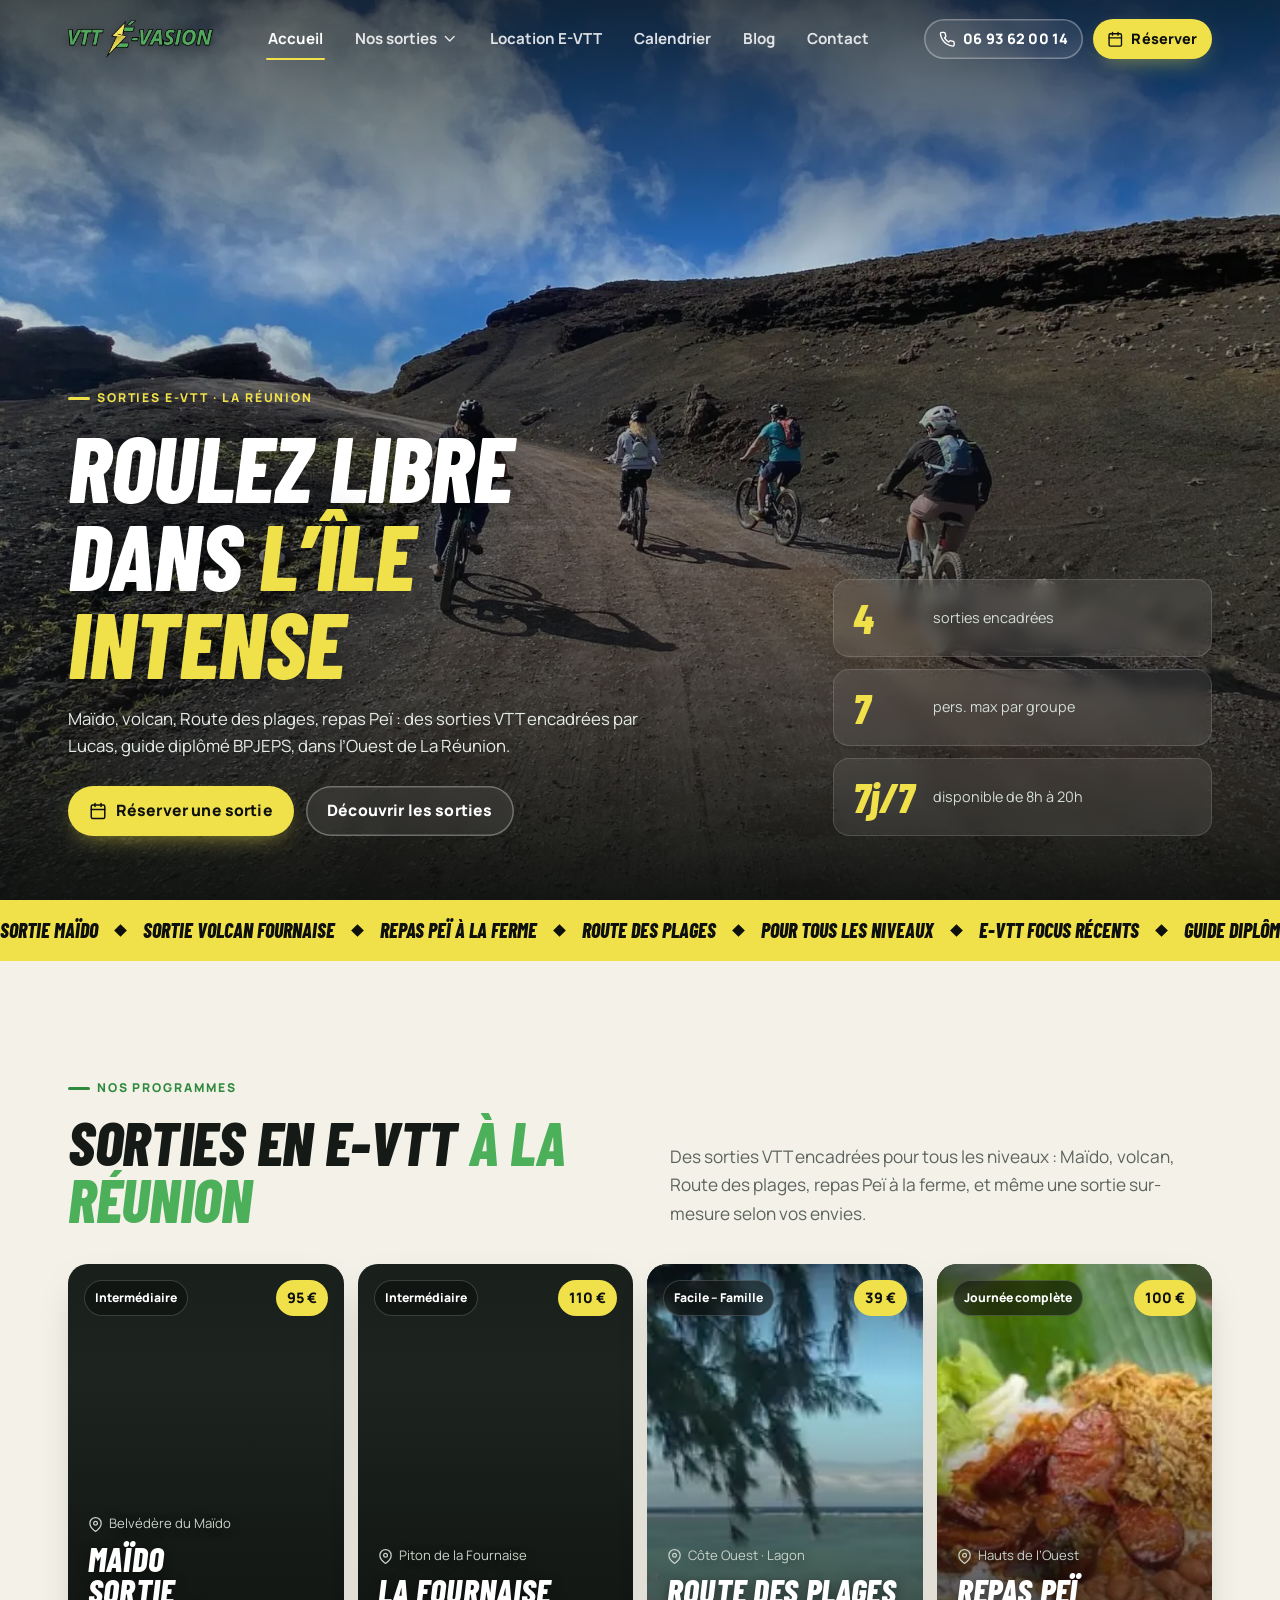
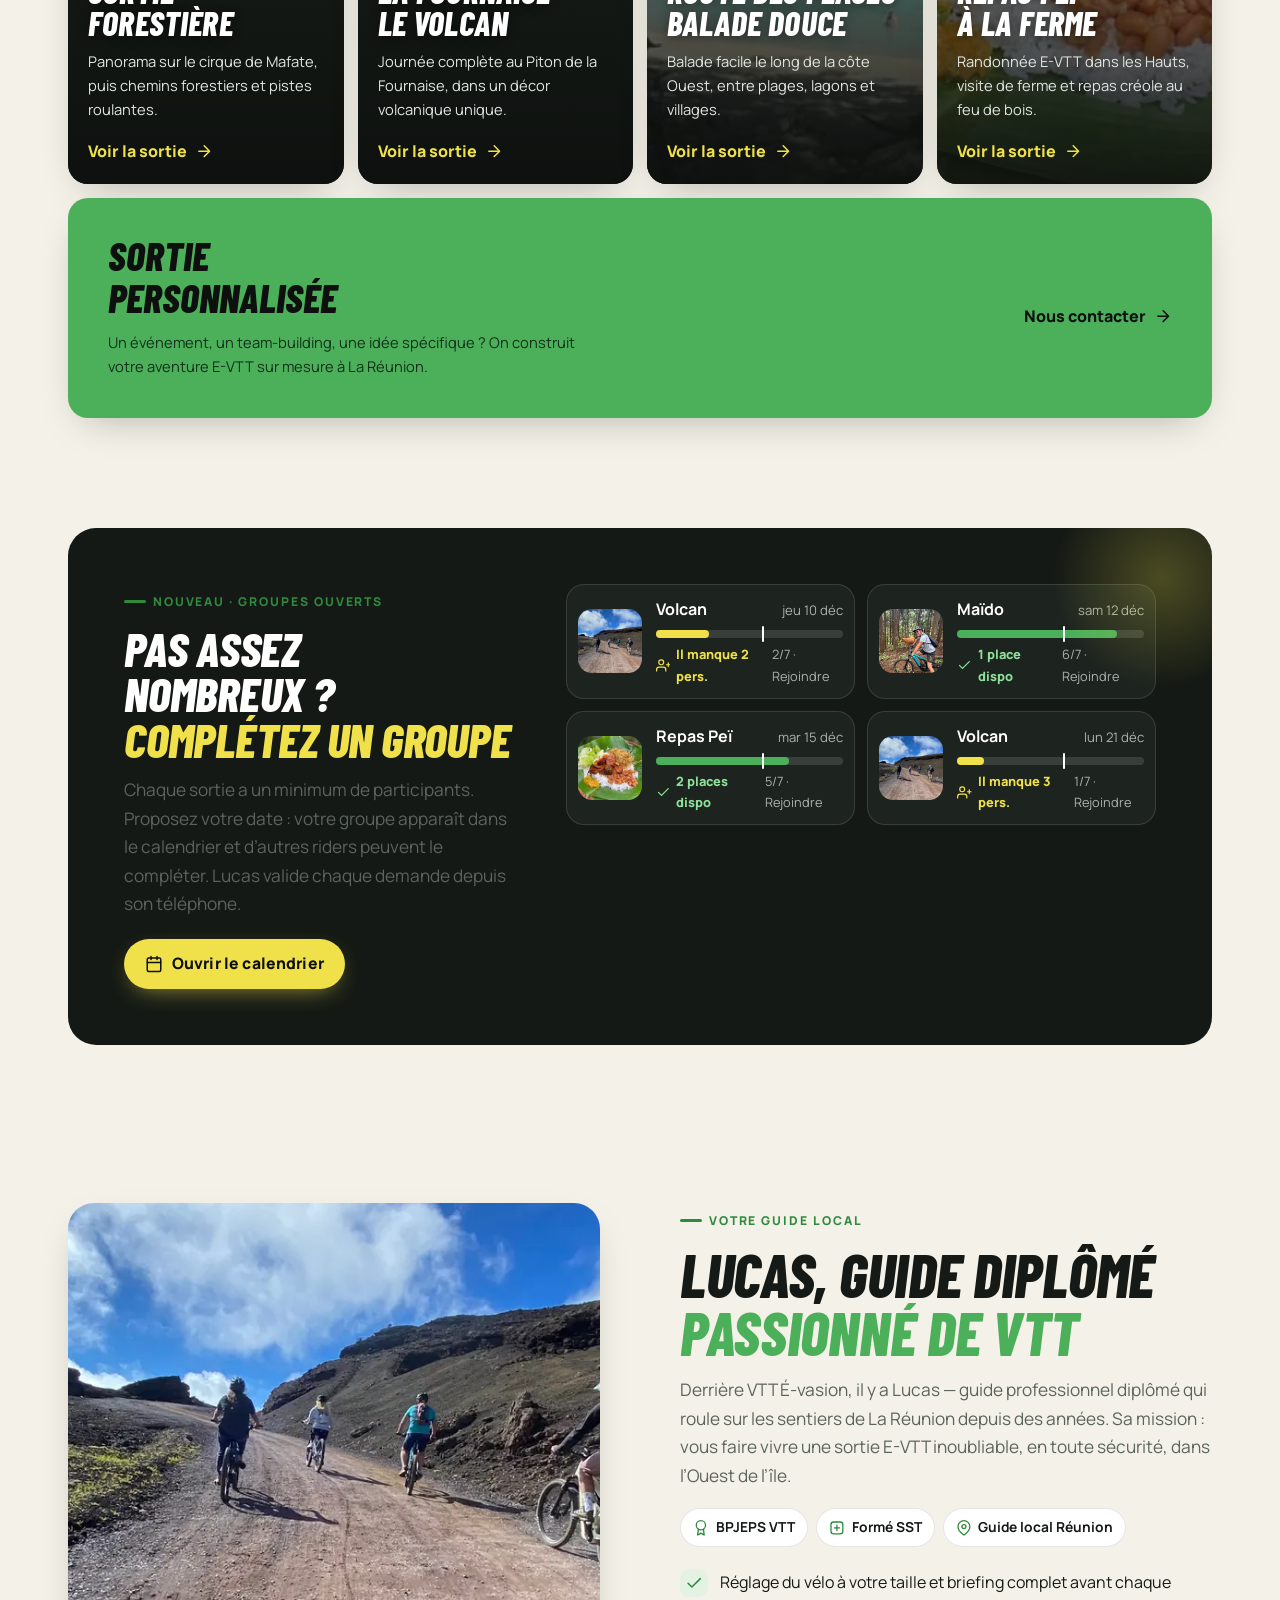
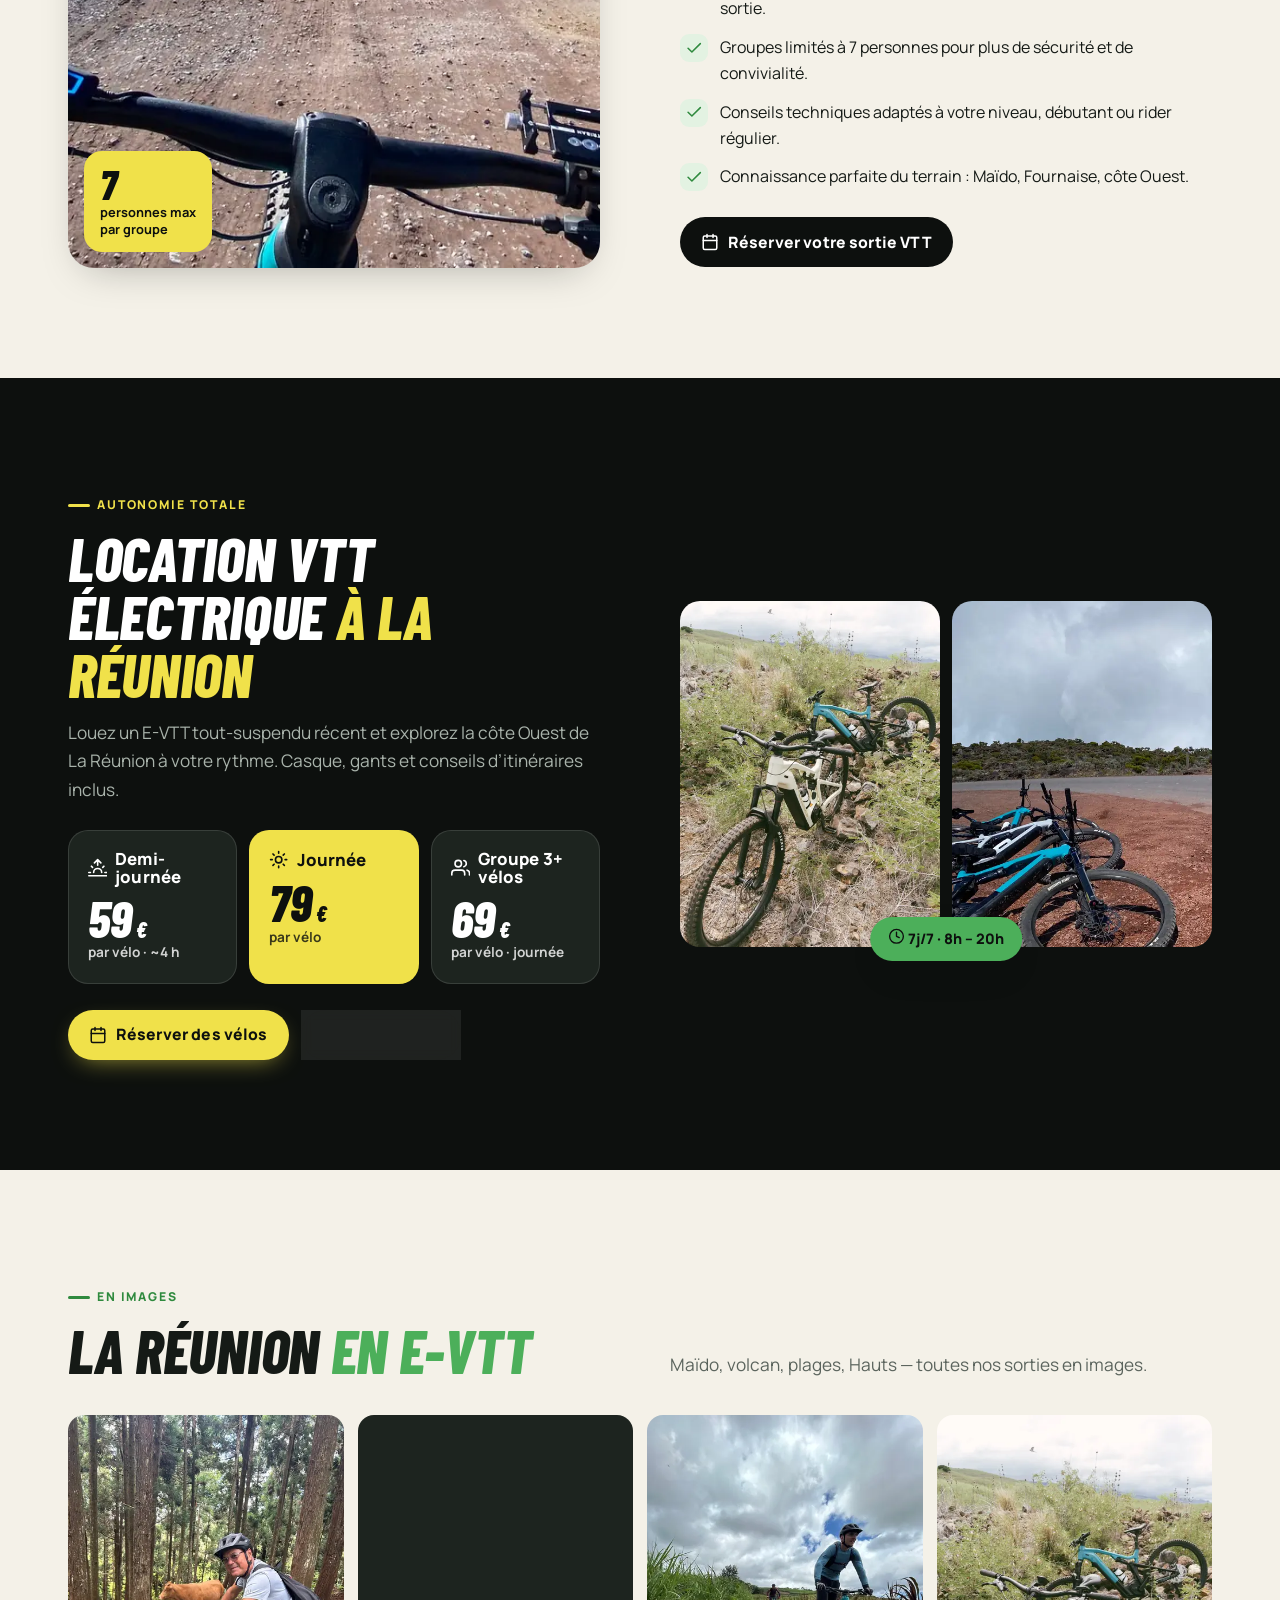
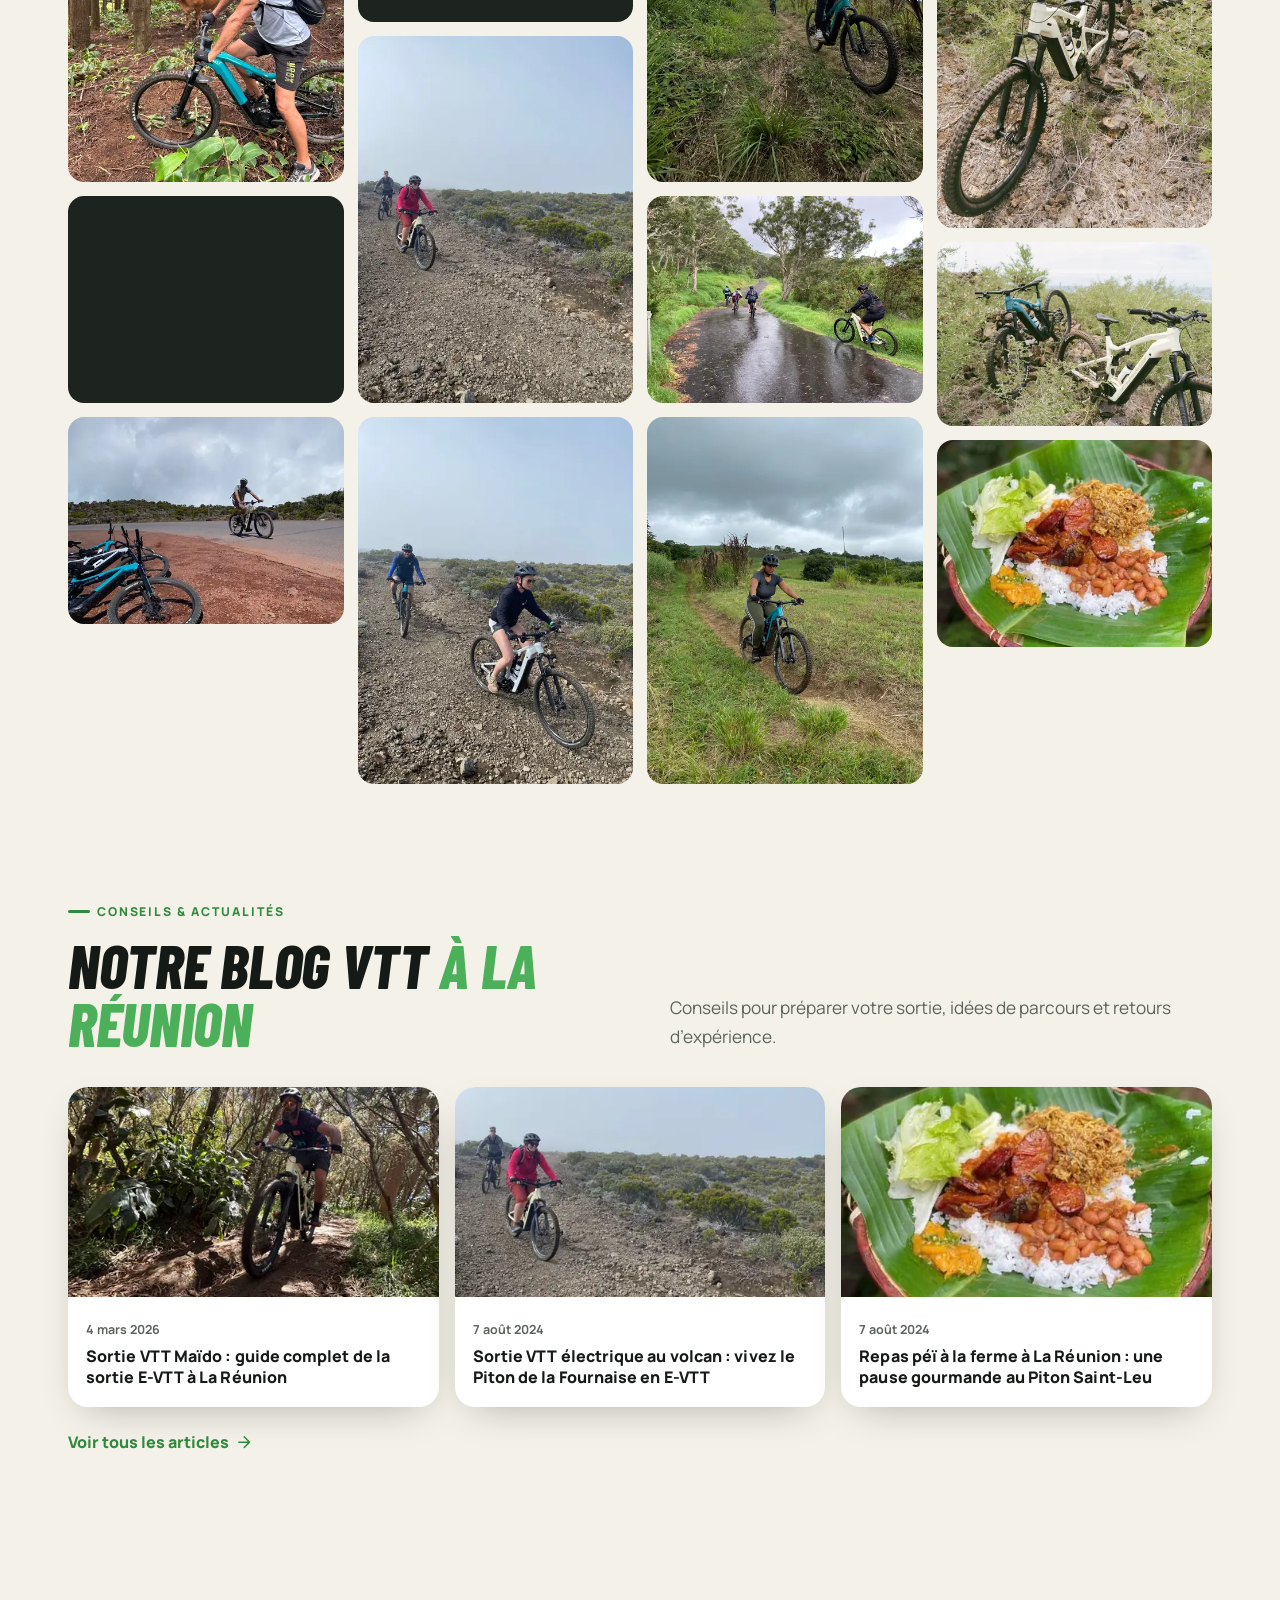
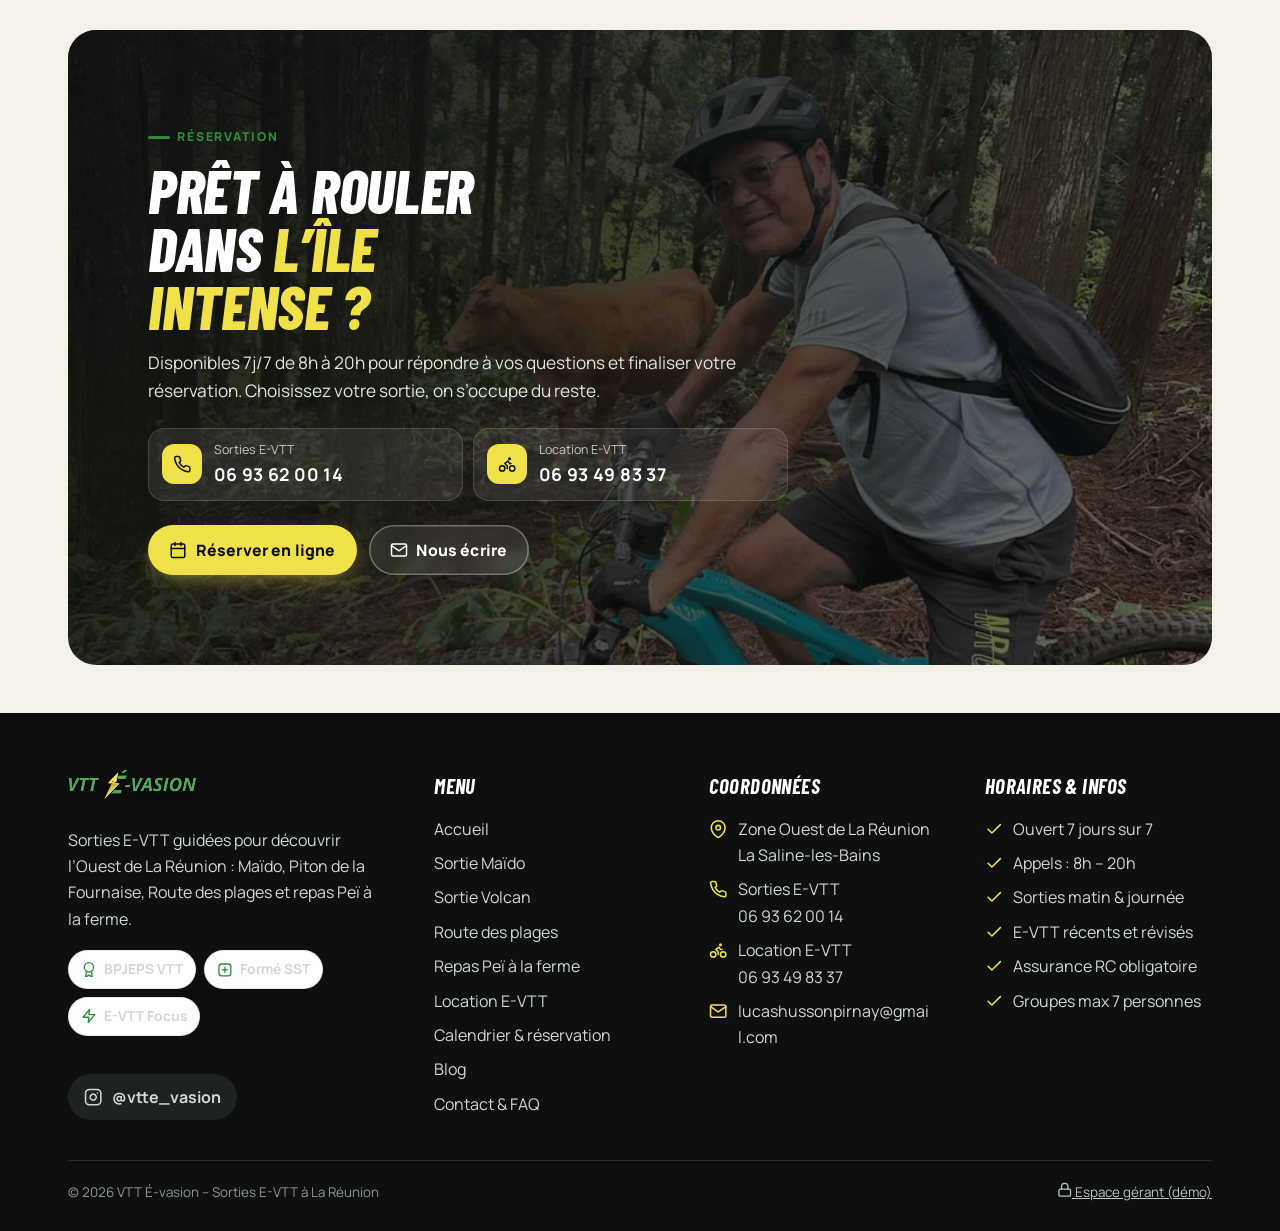
==== index.html @ 0bcb7702 "Refonte du site VTT É-vasion : nouveau design mobile + calendrier de réservation - Site statique (ac" ====
<!doctype html>
<html lang="fr">
<head>
<meta charset="utf-8">
<meta name="viewport" content="width=device-width, initial-scale=1, viewport-fit=cover">
<title>VTT É-vasion – Sorties E-VTT guidées &amp; location de VTT électrique à La Réunion</title>
<meta name="description" content="Sorties VTT à La Réunion en E-VTT avec guide diplômé BPJEPS : Maïdo, volcan Piton de la Fournaise, Route des plages et repas Peï à la ferme. Petits groupes, matériel récent, location E-VTT.">
<meta name="theme-color" content="#0d100e">
<link rel="icon" type="image/png" href="assets/img/favicon.png">
<link rel="apple-touch-icon" href="assets/img/icon-180.png">
<meta property="og:type" content="website">
<meta property="og:locale" content="fr_FR">
<meta property="og:site_name" content="VTT É-vasion">
<meta property="og:title" content="VTT É-vasion – Sorties E-VTT guidées &amp; location de VTT électrique à La Réunion">
<meta property="og:description" content="Sorties VTT à La Réunion en E-VTT avec guide diplômé BPJEPS : Maïdo, volcan Piton de la Fournaise, Route des plages et repas Peï à la ferme. Petits groupes, matériel récent, location E-VTT.">
<meta property="og:image" content="assets/img/og-image.jpg">
<link rel="preconnect" href="https://fonts.googleapis.com">
<link rel="preconnect" href="https://fonts.gstatic.com" crossorigin>
<link href="https://fonts.googleapis.com/css2?family=Barlow+Condensed:ital,wght@0,700;1,700;1,800&family=Manrope:wght@400;500;600;700;800&display=swap" rel="stylesheet">
<link rel="stylesheet" href="assets/css/style.css?v=4b88814d">
<script type="application/ld+json">{"@context":"https://schema.org","@type":"SportsActivityLocation","name":"VTT É-vasion","description":"Sorties E-VTT guidées et location de VTT électriques dans l’Ouest de La Réunion.","telephone":"+262693620014","email":"lucashussonpirnay@gmail.com","url":"https://vtte-vasion.fr/","address":{"@type":"PostalAddress","addressLocality":"La Saline-les-Bains","addressRegion":"La Réunion","addressCountry":"FR"},"openingHours":"Mo-Su 08:00-20:00","sameAs":["https://www.instagram.com/vtte_vasion/"]}</script>
</head>
<body>
<a class="skip" href="#main">Aller au contenu</a>
<svg width="0" height="0" style="position:absolute" aria-hidden="true"><defs><symbol id="i-phone" viewBox="0 0 24 24"><path d="M22 16.92v3a2 2 0 0 1-2.18 2 19.79 19.79 0 0 1-8.63-3.07 19.5 19.5 0 0 1-6-6 19.79 19.79 0 0 1-3.07-8.67A2 2 0 0 1 4.11 2h3a2 2 0 0 1 2 1.72c.13.96.36 1.9.7 2.81a2 2 0 0 1-.45 2.11L8.09 9.91a16 16 0 0 0 6 6l1.27-1.27a2 2 0 0 1 2.11-.45c.91.34 1.85.57 2.81.7A2 2 0 0 1 22 16.92z"/></symbol><symbol id="i-cal" viewBox="0 0 24 24"><rect x="3" y="4" width="18" height="18" rx="2"/><path d="M16 2v4M8 2v4M3 10h18"/></symbol><symbol id="i-users" viewBox="0 0 24 24"><path d="M17 21v-2a4 4 0 0 0-4-4H5a4 4 0 0 0-4 4v2"/><circle cx="9" cy="7" r="4"/><path d="M23 21v-2a4 4 0 0 0-3-3.87M16 3.13a4 4 0 0 1 0 7.75"/></symbol><symbol id="i-user-plus" viewBox="0 0 24 24"><path d="M16 21v-2a4 4 0 0 0-4-4H5a4 4 0 0 0-4 4v2"/><circle cx="8.5" cy="7" r="4"/><path d="M20 8v6M23 11h-6"/></symbol><symbol id="i-clock" viewBox="0 0 24 24"><circle cx="12" cy="12" r="10"/><path d="M12 6v6l4 2"/></symbol><symbol id="i-euro" viewBox="0 0 24 24"><path d="M18.5 7.5A7 7 0 1 0 18.5 16.5M4 10.5h10M4 13.5h10"/></symbol><symbol id="i-mountain" viewBox="0 0 24 24"><path d="m8 3 4 8 5-5 5 15H2L8 3z"/></symbol><symbol id="i-bike" viewBox="0 0 24 24"><circle cx="5.5" cy="17.5" r="3.5"/><circle cx="18.5" cy="17.5" r="3.5"/><circle cx="15" cy="5" r="1"/><path d="M12 17.5V14l-3-3 4-3 2 3h2"/></symbol><symbol id="i-pin" viewBox="0 0 24 24"><path d="M21 10c0 7-9 13-9 13s-9-6-9-13a9 9 0 0 1 18 0z"/><circle cx="12" cy="10" r="3"/></symbol><symbol id="i-check" viewBox="0 0 24 24"><path d="M20 6 9 17l-5-5"/></symbol><symbol id="i-arrow" viewBox="0 0 24 24"><path d="M5 12h14M12 5l7 7-7 7"/></symbol><symbol id="i-menu" viewBox="0 0 24 24"><path d="M3 7h18M3 12h18M3 17h12"/></symbol><symbol id="i-x" viewBox="0 0 24 24"><path d="M18 6 6 18M6 6l12 12"/></symbol><symbol id="i-insta" viewBox="0 0 24 24"><rect x="2" y="2" width="20" height="20" rx="5"/><path d="M16 11.37A4 4 0 1 1 12.63 8 4 4 0 0 1 16 11.37zM17.5 6.5h.01"/></symbol><symbol id="i-mail" viewBox="0 0 24 24"><path d="M4 4h16c1.1 0 2 .9 2 2v12c0 1.1-.9 2-2 2H4c-1.1 0-2-.9-2-2V6c0-1.1.9-2 2-2z"/><path d="m22 6-10 7L2 6"/></symbol><symbol id="i-bolt" viewBox="0 0 24 24"><path d="M13 2 3 14h9l-1 8 10-12h-9l1-8z"/></symbol><symbol id="i-shield" viewBox="0 0 24 24"><path d="M12 22s8-4 8-10V5l-8-3-8 3v7c0 6 8 10 8 10z"/></symbol><symbol id="i-bag" viewBox="0 0 24 24"><path d="M4 10a4 4 0 0 1 4-4h8a4 4 0 0 1 4 4v10a2 2 0 0 1-2 2H6a2 2 0 0 1-2-2z"/><path d="M8 10h8M8 15h8M9 6V4a1 1 0 0 1 1-1h4a1 1 0 0 1 1 1v2"/></symbol><symbol id="i-star" viewBox="0 0 24 24"><path d="m12 2 3.09 6.26L22 9.27l-5 4.87 1.18 6.88L12 17.77l-6.18 3.25L7 14.14 2 9.27l6.91-1.01L12 2z"/></symbol><symbol id="i-chev-down" viewBox="0 0 24 24"><path d="m6 9 6 6 6-6"/></symbol><symbol id="i-chev-left" viewBox="0 0 24 24"><path d="m15 18-6-6 6-6"/></symbol><symbol id="i-chev-right" viewBox="0 0 24 24"><path d="m9 18 6-6-6-6"/></symbol><symbol id="i-info" viewBox="0 0 24 24"><circle cx="12" cy="12" r="10"/><path d="M12 16v-4M12 8h.01"/></symbol><symbol id="i-share" viewBox="0 0 24 24"><circle cx="18" cy="5" r="3"/><circle cx="6" cy="12" r="3"/><circle cx="18" cy="19" r="3"/><path d="m8.59 13.51 6.83 3.98M15.41 6.51l-6.82 3.98"/></symbol><symbol id="i-sun" viewBox="0 0 24 24"><circle cx="12" cy="12" r="4"/><path d="M12 2v2M12 20v2M4.93 4.93l1.41 1.41M17.66 17.66l1.41 1.41M2 12h2M20 12h2M6.34 17.66l-1.41 1.41M19.07 4.93l-1.41 1.41"/></symbol><symbol id="i-sunrise" viewBox="0 0 24 24"><path d="M17 18a5 5 0 0 0-10 0M12 2v7M4.22 10.22l1.42 1.42M1 18h2M21 18h2M18.36 11.64l1.42-1.42M23 22H1M8 6l4-4 4 4"/></symbol><symbol id="i-flame" viewBox="0 0 24 24"><path d="M8.5 14.5A2.5 2.5 0 0 0 11 12c0-1.38-.5-2-1-3-1.07-2.14-.22-4.05 2-6 .5 2.5 2 4.9 4 6.5 2 1.6 3 3.5 3 5.5a7 7 0 1 1-14 0c0-1.15.43-2.29 1-3a2.5 2.5 0 0 0 2.5 2.5z"/></symbol><symbol id="i-leaf" viewBox="0 0 24 24"><path d="M11 20A7 7 0 0 1 9.8 6.1C15.5 5 17 4.48 19 2c1 2 2 4.18 2 8 0 5.5-4.78 10-10 10z"/><path d="M2 21c0-3 1.85-5.36 5.08-6C9.5 14.52 12 13 13 12"/></symbol><symbol id="i-map" viewBox="0 0 24 24"><path d="m1 6 7-4 8 4 7-4v16l-7 4-8-4-7 4z"/><path d="M8 2v16M16 6v16"/></symbol><symbol id="i-wave" viewBox="0 0 24 24"><path d="M2 7c.6.5 1.2 1 2.5 1 2.5 0 2.5-2 5-2 2.6 0 2.4 2 5 2 2.5 0 2.5-2 5-2 1.3 0 1.9.5 2.5 1M2 13c.6.5 1.2 1 2.5 1 2.5 0 2.5-2 5-2 2.6 0 2.4 2 5 2 2.5 0 2.5-2 5-2 1.3 0 1.9.5 2.5 1M2 19c.6.5 1.2 1 2.5 1 2.5 0 2.5-2 5-2 2.6 0 2.4 2 5 2 2.5 0 2.5-2 5-2 1.3 0 1.9.5 2.5 1"/></symbol><symbol id="i-plus" viewBox="0 0 24 24"><path d="M12 5v14M5 12h14"/></symbol><symbol id="i-minus" viewBox="0 0 24 24"><path d="M5 12h14"/></symbol><symbol id="i-bell" viewBox="0 0 24 24"><path d="M18 8A6 6 0 0 0 6 8c0 7-3 9-3 9h18s-3-2-3-9M13.73 21a2 2 0 0 1-3.46 0"/></symbol><symbol id="i-sliders" viewBox="0 0 24 24"><path d="M4 21v-7M4 10V3M12 21v-9M12 8V3M20 21v-5M20 12V3M1 14h6M9 8h6M17 16h6"/></symbol><symbol id="i-list" viewBox="0 0 24 24"><path d="M8 6h13M8 12h13M8 18h13M3 6h.01M3 12h.01M3 18h.01"/></symbol><symbol id="i-alert" viewBox="0 0 24 24"><path d="M10.29 3.86 1.82 18a2 2 0 0 0 1.71 3h16.94a2 2 0 0 0 1.71-3L13.71 3.86a2 2 0 0 0-3.42 0z"/><path d="M12 9v4M12 17h.01"/></symbol><symbol id="i-msg" viewBox="0 0 24 24"><path d="M21 15a2 2 0 0 1-2 2H7l-4 4V5a2 2 0 0 1 2-2h14a2 2 0 0 1 2 2z"/></symbol><symbol id="i-award" viewBox="0 0 24 24"><circle cx="12" cy="8" r="7"/><path d="M8.21 13.89 7 23l5-3 5 3-1.21-9.12"/></symbol><symbol id="i-cross" viewBox="0 0 24 24"><rect x="3" y="3" width="18" height="18" rx="4"/><path d="M12 8v8M8 12h8"/></symbol><symbol id="i-utensils" viewBox="0 0 24 24"><path d="M3 2v7c0 1.1.9 2 2 2h4a2 2 0 0 0 2-2V2M7 2v20M21 15V2a5 5 0 0 0-5 5v6c0 1.1.9 2 2 2h3zm0 0v7"/></symbol><symbol id="i-camera" viewBox="0 0 24 24"><path d="M23 19a2 2 0 0 1-2 2H3a2 2 0 0 1-2-2V8a2 2 0 0 1 2-2h4l2-3h6l2 3h4a2 2 0 0 1 2 2z"/><circle cx="12" cy="13" r="4"/></symbol><symbol id="i-home" viewBox="0 0 24 24"><path d="m3 9 9-7 9 7v11a2 2 0 0 1-2 2H5a2 2 0 0 1-2-2z"/><path d="M9 22V12h6v10"/></symbol><symbol id="i-lock" viewBox="0 0 24 24"><rect x="3" y="11" width="18" height="11" rx="2"/><path d="M7 11V7a5 5 0 0 1 10 0v4"/></symbol><symbol id="i-refresh" viewBox="0 0 24 24"><path d="M23 4v6h-6M1 20v-6h6"/><path d="M3.51 9a9 9 0 0 1 14.85-3.36L23 10M1 14l4.64 4.36A9 9 0 0 0 20.49 15"/></symbol><symbol id="i-copy" viewBox="0 0 24 24"><rect x="9" y="9" width="13" height="13" rx="2"/><path d="M5 15H4a2 2 0 0 1-2-2V4a2 2 0 0 1 2-2h9a2 2 0 0 1 2 2v1"/></symbol><symbol id="i-van" viewBox="0 0 24 24"><path d="M1 4h14v12H1zM15 8h4l4 4v4h-8z"/><circle cx="5.5" cy="18.5" r="2.5"/><circle cx="18.5" cy="18.5" r="2.5"/></symbol><symbol id="i-phonebox" viewBox="0 0 24 24"><rect x="5" y="2" width="14" height="20" rx="2"/><path d="M12 18h.01"/></symbol><symbol id="i-trash" viewBox="0 0 24 24"><path d="M3 6h18M19 6v14a2 2 0 0 1-2 2H7a2 2 0 0 1-2-2V6m3 0V4a2 2 0 0 1 2-2h4a2 2 0 0 1 2 2v2"/></symbol><symbol id="i-ext" viewBox="0 0 24 24"><path d="M18 13v6a2 2 0 0 1-2 2H5a2 2 0 0 1-2-2V8a2 2 0 0 1 2-2h6M15 3h6v6M10 14 21 3"/></symbol></defs></svg>
<header class="site-header" data-header>
  <div class="container bar">
    <a class="brand" href="index.html" aria-label="VTT É-vasion, accueil"><img src="assets/img/logo.webp" width="483" height="127" alt="VTT É-vasion"></a>
    <nav class="nav-desktop" aria-label="Navigation principale">
      <a href="index.html" aria-current="page">Accueil</a>
      <div class="has-sub">
        <button type="button" aria-haspopup="true">Nos sorties <svg class="i" aria-hidden="true"><use href="#i-chev-down"/></svg></button>
        <div class="sub"><a href="sortie-maido.html">Sortie Maïdo <small>95 €</small></a><a href="sortie-volcan.html">Sortie Volcan <small>110 €</small></a><a href="sortie-route-des-plages.html">Route des plages <small>39 €</small></a><a href="sortie-repas-pei.html">Repas Peï à la ferme <small>100 €</small></a></div>
      </div>
      <a href="location-e-vtt.html">Location E-VTT</a>
      <a href="reserver.html">Calendrier</a>
      <a href="blog.html">Blog</a>
      <a href="contact.html">Contact</a>
    </nav>
    <div class="header-cta">
      <a class="btn btn-ghost btn-sm" href="tel:+262693620014"><svg class="i" aria-hidden="true"><use href="#i-phone"/></svg> 06 93 62 00 14</a>
      <a class="btn btn-volt btn-sm" href="reserver.html"><svg class="i" aria-hidden="true"><use href="#i-cal"/></svg> Réserver</a>
    </div>
    <button class="burger" type="button" aria-label="Ouvrir le menu" aria-expanded="false" aria-controls="menu" data-menu-open><svg class="i" aria-hidden="true"><use href="#i-menu"/></svg></button>
  </div>
</header>
<div class="menu" id="menu" role="dialog" aria-modal="true" aria-label="Menu" data-menu>
  <div class="bar">
    <a class="brand" href="index.html"><img src="assets/img/logo.webp" width="483" height="127" alt="VTT É-vasion"></a>
    <button class="burger" type="button" aria-label="Fermer le menu" data-menu-close><svg class="i" aria-hidden="true"><use href="#i-x"/></svg></button>
  </div>
  <nav aria-label="Menu mobile">
    <a href="index.html">Accueil</a>
    <a class="sub-link" href="sortie-maido.html">Sortie Maïdo <small>95 €</small></a>
    <a class="sub-link" href="sortie-volcan.html">Sortie Volcan <small>110 €</small></a>
    <a class="sub-link" href="sortie-route-des-plages.html">Route des plages <small>39 €</small></a>
    <a class="sub-link" href="sortie-repas-pei.html">Repas Peï à la ferme <small>100 €</small></a>
    <a href="location-e-vtt.html">Location E-VTT <small>dès 59 €</small></a>
    <a href="reserver.html">Calendrier <small>réserver</small></a>
    <a href="blog.html">Blog</a>
    <a href="contact.html">Contact</a>
  </nav>
  <div class="menu-foot">
    <a class="btn btn-volt" href="reserver.html"><svg class="i" aria-hidden="true"><use href="#i-cal"/></svg> Réserver une sortie</a>
    <a class="btn btn-ghost" href="tel:+262693620014"><svg class="i" aria-hidden="true"><use href="#i-phone"/></svg> Sorties · 06 93 62 00 14</a>
    <a class="btn btn-ghost" href="tel:+262693498337"><svg class="i" aria-hidden="true"><use href="#i-bike"/></svg> Location · 06 93 49 83 37</a>
  </div>
</div>
<main id="main">

<section class="hero">
  <div class="hero-media" aria-hidden="true">
    <img src="assets/img/volcan-groupe-piste-960.webp" srcset="assets/img/volcan-groupe-piste-480.webp 480w, assets/img/volcan-groupe-piste-960.webp 960w, assets/img/volcan-groupe-piste-1600.webp 1600w" sizes="100vw" width="1600" height="1200" alt="" fetchpriority="high">
    <img src="assets/img/groupe-route-foret-960.webp" srcset="assets/img/groupe-route-foret-480.webp 480w, assets/img/groupe-route-foret-960.webp 960w, assets/img/groupe-route-foret-1600.webp 1600w" sizes="100vw" width="1600" height="1200" alt="" loading="lazy" decoding="async">
    <img src="assets/img/volcan-guidon-960.webp" srcset="assets/img/volcan-guidon-480.webp 480w, assets/img/volcan-guidon-960.webp 960w, assets/img/volcan-guidon-1600.webp 1600w" sizes="100vw" width="1600" height="1200" alt="" loading="lazy" decoding="async">
    <img src="assets/img/location-velos-2-960.webp" srcset="assets/img/location-velos-2-480.webp 480w, assets/img/location-velos-2-960.webp 960w, assets/img/location-velos-2-1600.webp 1600w" sizes="100vw" width="1600" height="1067" alt="" loading="lazy" decoding="async">
  </div>
  <div class="container hero-content">
    <div class="hero-grid">
      <div>
        <span class="eyebrow">Sorties E-VTT · La Réunion</span>
        <h1>Roulez libre dans <span class="hl">l’île intense</span></h1>
        <p class="lead">Maïdo, volcan, Route des plages, repas Peï : des sorties VTT encadrées par Lucas, guide diplômé BPJEPS, dans l’Ouest de La Réunion.</p>
        <div class="btn-row">
          <a class="btn btn-volt" href="reserver.html"><svg class="i" aria-hidden="true"><use href="#i-cal"/></svg> Réserver une sortie</a>
          <a class="btn btn-ghost" href="#sorties">Découvrir les sorties</a>
        </div>
      </div>
      <div class="hero-stats">
        <div><b>4</b><span>sorties encadrées</span></div>
        <div><b>7</b><span>pers. max par groupe</span></div>
        <div><b>7j/7</b><span>disponible de 8h à 20h</span></div>
      </div>
    </div>
  </div>
</section>

<div class="ticker" aria-hidden="true"><div class="ticker-track"><span>Sortie Maïdo</span><span>Sortie Volcan Fournaise</span><span>Repas Peï à la ferme</span><span>Route des plages</span><span>Pour tous les niveaux</span><span>E-VTT Focus récents</span><span>Guide diplômé BPJEPS</span><span>Formé SST</span><span>Location VTT électrique</span><span>Groupes max 7 personnes</span><span>Sortie Maïdo</span><span>Sortie Volcan Fournaise</span><span>Repas Peï à la ferme</span><span>Route des plages</span><span>Pour tous les niveaux</span><span>E-VTT Focus récents</span><span>Guide diplômé BPJEPS</span><span>Formé SST</span><span>Location VTT électrique</span><span>Groupes max 7 personnes</span></div></div>

<section class="section" id="sorties">
  <div class="container">
    <div class="section-head row">
      <div><span class="eyebrow">Nos programmes</span><h2>Sorties en E-VTT <span class="hl">à La Réunion</span></h2></div>
      <p class="lead">Des sorties VTT encadrées pour tous les niveaux : Maïdo, volcan, Route des plages, repas Peï à la ferme, et même une sortie sur-mesure selon vos envies.</p>
    </div>
    <div class="rail">
      <a class="trip reveal" href="sortie-maido.html">
  <img src="assets/img/maido-mafate-960.webp" srcset="assets/img/maido-mafate-480.webp 480w, assets/img/maido-mafate-960.webp 960w" sizes="(min-width:1024px) 25vw, (min-width:640px) 46vw, 82vw" width="1600" height="2133" alt="Sortie E-VTT au Maïdo avec vue sur Mafate, La Réunion" loading="lazy" decoding="async">
  <div class="tags"><span class="tag">Intermédiaire</span><span class="tag price">95 €</span></div>
  <span class="where"><svg class="i" aria-hidden="true"><use href="#i-pin"/></svg> Belvédère du Maïdo</span>
  <h3>Maïdo<br>Sortie forestière</h3>
  <p>Panorama sur le cirque de Mafate, puis chemins forestiers et pistes roulantes.</p>
  <span class="go">Voir la sortie <svg class="i" aria-hidden="true"><use href="#i-arrow"/></svg></span>
</a>
      <a class="trip reveal" href="sortie-volcan.html">
  <img src="assets/img/volcan-guidon-960.webp" srcset="assets/img/volcan-guidon-480.webp 480w, assets/img/volcan-guidon-960.webp 960w, assets/img/volcan-guidon-1600.webp 1600w" sizes="(min-width:1024px) 25vw, (min-width:640px) 46vw, 82vw" width="1600" height="1200" alt="Sortie E-VTT au Piton de la Fournaise, La Réunion" loading="lazy" decoding="async">
  <div class="tags"><span class="tag">Intermédiaire</span><span class="tag price">110 €</span></div>
  <span class="where"><svg class="i" aria-hidden="true"><use href="#i-pin"/></svg> Piton de la Fournaise</span>
  <h3>La Fournaise<br>Le volcan</h3>
  <p>Journée complète au Piton de la Fournaise, dans un décor volcanique unique.</p>
  <span class="go">Voir la sortie <svg class="i" aria-hidden="true"><use href="#i-arrow"/></svg></span>
</a>
      <a class="trip reveal" href="sortie-route-des-plages.html">
  <img src="assets/img/route-des-plages-960.webp" srcset="assets/img/route-des-plages-480.webp 480w, assets/img/route-des-plages-960.webp 960w" sizes="(min-width:1024px) 25vw, (min-width:640px) 46vw, 82vw" width="1280" height="680" alt="Sortie E-VTT Route des plages, côte Ouest de La Réunion" loading="lazy" decoding="async">
  <div class="tags"><span class="tag">Facile – Famille</span><span class="tag price">39 €</span></div>
  <span class="where"><svg class="i" aria-hidden="true"><use href="#i-pin"/></svg> Côte Ouest · Lagon</span>
  <h3>Route des plages<br>Balade douce</h3>
  <p>Balade facile le long de la côte Ouest, entre plages, lagons et villages.</p>
  <span class="go">Voir la sortie <svg class="i" aria-hidden="true"><use href="#i-arrow"/></svg></span>
</a>
      <a class="trip reveal" href="sortie-repas-pei.html">
  <img src="assets/img/repas-pei-assiette-960.webp" srcset="assets/img/repas-pei-assiette-480.webp 480w, assets/img/repas-pei-assiette-960.webp 960w, assets/img/repas-pei-assiette-1600.webp 1600w" sizes="(min-width:1024px) 25vw, (min-width:640px) 46vw, 82vw" width="1600" height="1200" alt="Sortie E-VTT et repas Peï créole à la ferme, La Réunion" loading="lazy" decoding="async">
  <div class="tags"><span class="tag">Journée complète</span><span class="tag price">100 €</span></div>
  <span class="where"><svg class="i" aria-hidden="true"><use href="#i-pin"/></svg> Hauts de l’Ouest</span>
  <h3>Repas Peï<br>À la ferme</h3>
  <p>Randonnée E-VTT dans les Hauts, visite de ferme et repas créole au feu de bois.</p>
  <span class="go">Voir la sortie <svg class="i" aria-hidden="true"><use href="#i-arrow"/></svg></span>
</a>
      <a class="trip trip-custom reveal" href="contact.html">
        <div><span class="big">Sortie<br>personnalisée</span><p>Un événement, un team-building, une idée spécifique ? On construit votre aventure E-VTT sur mesure à La Réunion.</p></div>
        <span class="go">Nous contacter <svg class="i" aria-hidden="true"><use href="#i-arrow"/></svg></span>
      </a>
    </div>
  </div>
</section>

<section class="section-tight" style="padding-top:0">
  <div class="container">
    <div class="groups-wrap reveal">
      <div>
        <span class="eyebrow">Nouveau · Groupes ouverts</span>
        <h2>Pas assez nombreux&nbsp;? <span class="hl">Complétez un groupe</span></h2>
        <p class="lead" style="margin-top:14px">Chaque sortie a un minimum de participants. Proposez votre date : votre groupe apparaît dans le calendrier et d’autres riders peuvent le compléter. Lucas valide chaque demande depuis son téléphone.</p>
        <div class="btn-row" style="margin-top:20px"><a class="btn btn-volt" href="reserver.html"><svg class="i" aria-hidden="true"><use href="#i-cal"/></svg> Ouvrir le calendrier</a></div>
      </div>
      <div class="groups-list" data-open-groups data-limit="4"></div>
    </div>
  </div>
</section>

<section class="section">
  <div class="container split">
    <div class="media-frame reveal">
      <img src="assets/img/volcan-guidon-960.webp" srcset="assets/img/volcan-guidon-480.webp 480w, assets/img/volcan-guidon-960.webp 960w, assets/img/volcan-guidon-1600.webp 1600w" sizes="(min-width:1024px) 50vw, 100vw" width="1600" height="1200" alt="Lucas, guide diplômé BPJEPS de VTT É-vasion, au volcan" loading="lazy" decoding="async">
      <div class="media-badge"><b>7</b><span>personnes max<br>par groupe</span></div>
    </div>
    <div>
      <span class="eyebrow">Votre guide local</span>
      <h2>Lucas, guide diplômé <span class="hl">passionné de VTT</span></h2>
      <p class="lead" style="margin-top:16px">Derrière VTT É-vasion, il y a Lucas — guide professionnel diplômé qui roule sur les sentiers de La Réunion depuis des années. Sa mission : vous faire vivre une sortie E-VTT inoubliable, en toute sécurité, dans l’Ouest de l’île.</p>
      <div class="chips"><span class="chip"><svg class="i" aria-hidden="true"><use href="#i-award"/></svg> BPJEPS VTT</span><span class="chip"><svg class="i" aria-hidden="true"><use href="#i-cross"/></svg> Formé SST</span><span class="chip"><svg class="i" aria-hidden="true"><use href="#i-pin"/></svg> Guide local Réunion</span></div>
      <ul class="checks">
        <li><span><svg class="i" aria-hidden="true"><use href="#i-check"/></svg></span><span>Réglage du vélo à votre taille et briefing complet avant chaque sortie.</span></li>
        <li><span><svg class="i" aria-hidden="true"><use href="#i-check"/></svg></span><span>Groupes limités à 7 personnes pour plus de sécurité et de convivialité.</span></li>
        <li><span><svg class="i" aria-hidden="true"><use href="#i-check"/></svg></span><span>Conseils techniques adaptés à votre niveau, débutant ou rider régulier.</span></li>
        <li><span><svg class="i" aria-hidden="true"><use href="#i-check"/></svg></span><span>Connaissance parfaite du terrain : Maïdo, Fournaise, côte Ouest.</span></li>
      </ul>
      <a class="btn btn-dark" href="reserver.html"><svg class="i" aria-hidden="true"><use href="#i-cal"/></svg> Réserver votre sortie VTT</a>
    </div>
  </div>
</section>

<section class="section dark">
  <div class="container split rev">
    <div class="stack-img reveal">
      <img src="assets/img/location-velos-960.webp" srcset="assets/img/location-velos-480.webp 480w, assets/img/location-velos-960.webp 960w" sizes="(min-width:1024px) 25vw, 50vw" width="1600" height="2400" alt="E-VTT tout-suspendu en location à La Réunion" loading="lazy" decoding="async">
      <img src="assets/img/volcan-velos-focus-960.webp" srcset="assets/img/volcan-velos-focus-480.webp 480w, assets/img/volcan-velos-focus-960.webp 960w" sizes="(min-width:1024px) 25vw, 50vw" width="1600" height="2133" alt="Location VTT électrique Focus à La Réunion" loading="lazy" decoding="async">
      <span class="avail"><svg class="i" aria-hidden="true"><use href="#i-clock"/></svg> 7j/7 · 8h – 20h</span>
    </div>
    <div>
      <span class="eyebrow">Autonomie totale</span>
      <h2>Location VTT électrique <span class="hl">à La Réunion</span></h2>
      <p class="lead" style="margin-top:16px">Louez un E-VTT tout-suspendu récent et explorez la côte Ouest de La Réunion à votre rythme. Casque, gants et conseils d’itinéraires inclus.</p>
      <div class="prices">
        <div class="price-card"><h3><svg class="i" aria-hidden="true"><use href="#i-sunrise"/></svg> Demi-journée</h3><div class="amount">59<small> €</small></div><div class="per">par vélo · ~4 h</div></div>
        <div class="price-card featured"><h3><svg class="i" aria-hidden="true"><use href="#i-sun"/></svg> Journée</h3><div class="amount">79<small> €</small></div><div class="per">par vélo</div></div>
        <div class="price-card"><h3><svg class="i" aria-hidden="true"><use href="#i-users"/></svg> Groupe 3+ vélos</h3><div class="amount">69<small> €</small></div><div class="per">par vélo · journée</div></div>
      </div>
      <div class="btn-row">
        <a class="btn btn-volt" href="reserver.html?type=location"><svg class="i" aria-hidden="true"><use href="#i-cal"/></svg> Réserver des vélos</a>
        <a class="btn btn-ghost" href="location-e-vtt.html">Voir la location</a>
      </div>
    </div>
  </div>
</section>

<section class="section">
  <div class="container">
    <div class="section-head row">
      <div><span class="eyebrow">En images</span><h2>La Réunion <span class="hl">en E-VTT</span></h2></div>
      <p class="lead">Maïdo, volcan, plages, Hauts — toutes nos sorties en images.</p>
    </div>
    <div class="masonry" data-gallery>
      <button type="button" data-lb="assets/img/maido-mafate-960.webp" data-cap="Sortie Maïdo en E-VTT, La Réunion" aria-label="Agrandir : Sortie Maïdo en E-VTT, La Réunion"><img src="assets/img/maido-mafate-960.webp" srcset="assets/img/maido-mafate-480.webp 480w, assets/img/maido-mafate-960.webp 960w" sizes="(min-width:1024px) 25vw, (min-width:640px) 33vw, 50vw" width="1600" height="2133" alt="Sortie Maïdo en E-VTT, La Réunion" loading="lazy" decoding="async"></button>
      <button type="button" data-lb="assets/img/volcan-guidon-1600.webp" data-cap="Piton de la Fournaise en E-VTT" aria-label="Agrandir : Piton de la Fournaise en E-VTT"><img src="assets/img/volcan-guidon-960.webp" srcset="assets/img/volcan-guidon-480.webp 480w, assets/img/volcan-guidon-960.webp 960w, assets/img/volcan-guidon-1600.webp 1600w" sizes="(min-width:1024px) 25vw, (min-width:640px) 33vw, 50vw" width="1600" height="1200" alt="Piton de la Fournaise en E-VTT" loading="lazy" decoding="async"></button>
      <button type="button" data-lb="assets/img/volcan-parking-1600.webp" data-cap="Sortie VTT au volcan, La Réunion" aria-label="Agrandir : Sortie VTT au volcan, La Réunion"><img src="assets/img/volcan-parking-960.webp" srcset="assets/img/volcan-parking-480.webp 480w, assets/img/volcan-parking-960.webp 960w, assets/img/volcan-parking-1600.webp 1600w" sizes="(min-width:1024px) 25vw, (min-width:640px) 33vw, 50vw" width="1600" height="1200" alt="Sortie VTT au volcan, La Réunion" loading="lazy" decoding="async"></button>
      <button type="button" data-lb="assets/img/volcan-groupe-piste-1600.webp" data-cap="Paysages lunaires du volcan en VTT" aria-label="Agrandir : Paysages lunaires du volcan en VTT"><img src="assets/img/volcan-groupe-piste-960.webp" srcset="assets/img/volcan-groupe-piste-480.webp 480w, assets/img/volcan-groupe-piste-960.webp 960w, assets/img/volcan-groupe-piste-1600.webp 1600w" sizes="(min-width:1024px) 25vw, (min-width:640px) 33vw, 50vw" width="1600" height="1200" alt="Paysages lunaires du volcan en VTT" loading="lazy" decoding="async"></button>
      <button type="button" data-lb="assets/img/volcan-groupe-960.webp" data-cap="Groupe E-VTT sur les pistes du volcan" aria-label="Agrandir : Groupe E-VTT sur les pistes du volcan"><img src="assets/img/volcan-groupe-960.webp" srcset="assets/img/volcan-groupe-480.webp 480w, assets/img/volcan-groupe-960.webp 960w" sizes="(min-width:1024px) 25vw, (min-width:640px) 33vw, 50vw" width="1600" height="2133" alt="Groupe E-VTT sur les pistes du volcan" loading="lazy" decoding="async"></button>
      <button type="button" data-lb="assets/img/volcan-coulees-960.webp" data-cap="Coulées de lave du Piton de la Fournaise en VTT" aria-label="Agrandir : Coulées de lave du Piton de la Fournaise en VTT"><img src="assets/img/volcan-coulees-960.webp" srcset="assets/img/volcan-coulees-480.webp 480w, assets/img/volcan-coulees-960.webp 960w" sizes="(min-width:1024px) 25vw, (min-width:640px) 33vw, 50vw" width="1600" height="2133" alt="Coulées de lave du Piton de la Fournaise en VTT" loading="lazy" decoding="async"></button>
      <button type="button" data-lb="assets/img/maido-foret-960.webp" data-cap="Chemins forestiers du Maïdo en VTT" aria-label="Agrandir : Chemins forestiers du Maïdo en VTT"><img src="assets/img/maido-foret-960.webp" srcset="assets/img/maido-foret-480.webp 480w, assets/img/maido-foret-960.webp 960w" sizes="(min-width:1024px) 25vw, (min-width:640px) 33vw, 50vw" width="1600" height="2133" alt="Chemins forestiers du Maïdo en VTT" loading="lazy" decoding="async"></button>
      <button type="button" data-lb="assets/img/groupe-route-foret-1600.webp" data-cap="Sortie E-VTT en petit groupe" aria-label="Agrandir : Sortie E-VTT en petit groupe"><img src="assets/img/groupe-route-foret-960.webp" srcset="assets/img/groupe-route-foret-480.webp 480w, assets/img/groupe-route-foret-960.webp 960w, assets/img/groupe-route-foret-1600.webp 1600w" sizes="(min-width:1024px) 25vw, (min-width:640px) 33vw, 50vw" width="1600" height="1200" alt="Sortie E-VTT en petit groupe" loading="lazy" decoding="async"></button>
      <button type="button" data-lb="assets/img/maido-champs-960.webp" data-cap="Sortie VTT dans les Hauts de l’Ouest" aria-label="Agrandir : Sortie VTT dans les Hauts de l’Ouest"><img src="assets/img/maido-champs-960.webp" srcset="assets/img/maido-champs-480.webp 480w, assets/img/maido-champs-960.webp 960w" sizes="(min-width:1024px) 25vw, (min-width:640px) 33vw, 50vw" width="1600" height="2133" alt="Sortie VTT dans les Hauts de l’Ouest" loading="lazy" decoding="async"></button>
      <button type="button" data-lb="assets/img/location-velos-960.webp" data-cap="E-VTT en location à La Réunion" aria-label="Agrandir : E-VTT en location à La Réunion"><img src="assets/img/location-velos-960.webp" srcset="assets/img/location-velos-480.webp 480w, assets/img/location-velos-960.webp 960w" sizes="(min-width:1024px) 25vw, (min-width:640px) 33vw, 50vw" width="1600" height="2400" alt="E-VTT en location à La Réunion" loading="lazy" decoding="async"></button>
      <button type="button" data-lb="assets/img/location-velos-2-1600.webp" data-cap="Location VTT électrique côte Ouest" aria-label="Agrandir : Location VTT électrique côte Ouest"><img src="assets/img/location-velos-2-960.webp" srcset="assets/img/location-velos-2-480.webp 480w, assets/img/location-velos-2-960.webp 960w, assets/img/location-velos-2-1600.webp 1600w" sizes="(min-width:1024px) 25vw, (min-width:640px) 33vw, 50vw" width="1600" height="1067" alt="Location VTT électrique côte Ouest" loading="lazy" decoding="async"></button>
      <button type="button" data-lb="assets/img/repas-pei-assiette-1600.webp" data-cap="Repas Peï à la ferme, cuisine créole" aria-label="Agrandir : Repas Peï à la ferme, cuisine créole"><img src="assets/img/repas-pei-assiette-960.webp" srcset="assets/img/repas-pei-assiette-480.webp 480w, assets/img/repas-pei-assiette-960.webp 960w, assets/img/repas-pei-assiette-1600.webp 1600w" sizes="(min-width:1024px) 25vw, (min-width:640px) 33vw, 50vw" width="1600" height="1200" alt="Repas Peï à la ferme, cuisine créole" loading="lazy" decoding="async"></button>
    </div>
  </div>
</section>

<section class="section" style="padding-top:0">
  <div class="container">
    <div class="section-head row">
      <div><span class="eyebrow">Conseils & actualités</span><h2>Notre blog VTT <span class="hl">à La Réunion</span></h2></div>
      <p class="lead">Conseils pour préparer votre sortie, idées de parcours et retours d’expérience.</p>
    </div>
    <div class="posts">
      <a class="post-card reveal" href="blog-sortie-vtt-maido.html"><img src="assets/img/maido-sentier-960.webp" srcset="assets/img/maido-sentier-480.webp 480w, assets/img/maido-sentier-960.webp 960w" sizes="(min-width:640px) 33vw, 110px" width="1600" height="2133" alt="Sortie VTT Maïdo : guide complet de la sortie E-VTT à La Réunion" loading="lazy" decoding="async"><div><time datetime="2026-03-04">4 mars 2026</time><h3>Sortie VTT Maïdo : guide complet de la sortie E-VTT à La Réunion</h3></div></a>
      <a class="post-card reveal" href="blog-sortie-vtt-electrique-volcan.html"><img src="assets/img/volcan-groupe-960.webp" srcset="assets/img/volcan-groupe-480.webp 480w, assets/img/volcan-groupe-960.webp 960w" sizes="(min-width:640px) 33vw, 110px" width="1600" height="2133" alt="Sortie VTT électrique au volcan : vivez le Piton de la Fournaise en E-VTT" loading="lazy" decoding="async"><div><time datetime="2024-08-07">7 août 2024</time><h3>Sortie VTT électrique au volcan : vivez le Piton de la Fournaise en E-VTT</h3></div></a>
      <a class="post-card reveal" href="blog-repas-pei-ferme-piton-saint-leu.html"><img src="assets/img/repas-pei-assiette-960.webp" srcset="assets/img/repas-pei-assiette-480.webp 480w, assets/img/repas-pei-assiette-960.webp 960w, assets/img/repas-pei-assiette-1600.webp 1600w" sizes="(min-width:640px) 33vw, 110px" width="1600" height="1200" alt="Repas péï à la ferme à La Réunion : une pause gourmande au Piton Saint-Leu" loading="lazy" decoding="async"><div><time datetime="2024-08-07">7 août 2024</time><h3>Repas péï à la ferme à La Réunion : une pause gourmande au Piton Saint-Leu</h3></div></a>
    </div>
    <p style="margin-top:22px"><a class="link-arrow" href="blog.html">Voir tous les articles <svg class="i" aria-hidden="true"><use href="#i-arrow"/></svg></a></p>
  </div>
</section>

<section class="section-tight">
  <div class="container">
    <div class="cta reveal">
      <img src="assets/img/maido-mafate-960.webp" srcset="assets/img/maido-mafate-480.webp 480w, assets/img/maido-mafate-960.webp 960w" sizes="100vw" width="1600" height="2133" alt="" loading="lazy" decoding="async">
      <span class="eyebrow">Réservation</span>
      <h2>Prêt à rouler dans <span class="hl">l’île intense ?</span></h2>
      <p class="lead">Disponibles 7j/7 de 8h à 20h pour répondre à vos questions et finaliser votre réservation. Choisissez votre sortie, on s’occupe du reste.</p>
      <div class="cta-phones">
  <a class="phone-line" href="tel:+262693620014"><span class="ic"><svg class="i" aria-hidden="true"><use href="#i-phone"/></svg></span><span><small>Sorties E-VTT</small><b>06 93 62 00 14</b></span></a>
  <a class="phone-line" href="tel:+262693498337"><span class="ic"><svg class="i" aria-hidden="true"><use href="#i-bike"/></svg></span><span><small>Location E-VTT</small><b>06 93 49 83 37</b></span></a>
</div>
      <div class="btn-row"><a class="btn btn-volt" href="reserver.html"><svg class="i" aria-hidden="true"><use href="#i-cal"/></svg> Réserver en ligne</a><a class="btn btn-ghost" href="contact.html"><svg class="i" aria-hidden="true"><use href="#i-mail"/></svg> Nous écrire</a></div>
    </div>
  </div>
</section>

</main>
<footer class="site-footer">
  <div class="container">
    <div class="foot-grid">
      <div>
        <a class="brand" href="index.html"><img src="assets/img/logo.webp" width="483" height="127" alt="VTT É-vasion" loading="lazy"></a>
        <p style="margin-top:16px">Sorties E-VTT guidées pour découvrir l’Ouest de La Réunion : Maïdo, Piton de la Fournaise, Route des plages et repas Peï à la ferme.</p>
        <div class="chips"><span class="chip"><svg class="i" aria-hidden="true"><use href="#i-award"/></svg> BPJEPS VTT</span><span class="chip"><svg class="i" aria-hidden="true"><use href="#i-cross"/></svg> Formé SST</span><span class="chip"><svg class="i" aria-hidden="true"><use href="#i-bolt"/></svg> E-VTT Focus</span></div>
        <a class="social" href="https://www.instagram.com/vtte_vasion/" target="_blank" rel="noopener"><svg class="i" aria-hidden="true"><use href="#i-insta"/></svg> @vtte_vasion</a>
      </div>
      <div>
        <h4>Menu</h4>
        <ul class="foot-list">
          <li><a href="index.html">Accueil</a></li>
          <li><a href="sortie-maido.html">Sortie Maïdo</a></li><li><a href="sortie-volcan.html">Sortie Volcan</a></li><li><a href="sortie-route-des-plages.html">Route des plages</a></li><li><a href="sortie-repas-pei.html">Repas Peï à la ferme</a></li>
          <li><a href="location-e-vtt.html">Location E-VTT</a></li>
          <li><a href="reserver.html">Calendrier & réservation</a></li>
          <li><a href="blog.html">Blog</a></li>
          <li><a href="contact.html">Contact & FAQ</a></li>
        </ul>
      </div>
      <div>
        <h4>Coordonnées</h4>
        <ul class="foot-list">
          <li><svg class="i" aria-hidden="true"><use href="#i-pin"/></svg><span>Zone Ouest de La Réunion<br>La Saline-les-Bains</span></li>
          <li><svg class="i" aria-hidden="true"><use href="#i-phone"/></svg><span>Sorties E-VTT<br><a href="tel:+262693620014">06 93 62 00 14</a></span></li>
          <li><svg class="i" aria-hidden="true"><use href="#i-bike"/></svg><span>Location E-VTT<br><a href="tel:+262693498337">06 93 49 83 37</a></span></li>
          <li><svg class="i" aria-hidden="true"><use href="#i-mail"/></svg><a href="mailto:lucashussonpirnay@gmail.com" style="word-break:break-all">lucashussonpirnay@gmail.com</a></li>
        </ul>
      </div>
      <div>
        <h4>Horaires & infos</h4>
        <ul class="foot-list">
          <li><svg class="i" aria-hidden="true"><use href="#i-check"/></svg>Ouvert 7 jours sur 7</li>
          <li><svg class="i" aria-hidden="true"><use href="#i-check"/></svg>Appels : 8h – 20h</li>
          <li><svg class="i" aria-hidden="true"><use href="#i-check"/></svg>Sorties matin & journée</li>
          <li><svg class="i" aria-hidden="true"><use href="#i-check"/></svg>E-VTT récents et révisés</li>
          <li><svg class="i" aria-hidden="true"><use href="#i-check"/></svg>Assurance RC obligatoire</li>
          <li><svg class="i" aria-hidden="true"><use href="#i-check"/></svg>Groupes max 7 personnes</li>
        </ul>
      </div>
    </div>
    <div class="foot-bottom">
      <span>© 2026 VTT É-vasion – Sorties E-VTT à La Réunion</span>
      <a href="gerant.html"><svg class="i" aria-hidden="true"><use href="#i-lock"/></svg> Espace gérant (démo)</a>
    </div>
  </div>
</footer>
<div class="mobile-bar">
  <a class="btn btn-ghost" href="tel:+262693620014"><svg class="i" aria-hidden="true"><use href="#i-phone"/></svg> Appeler</a>
  <a class="btn btn-volt" href="reserver.html"><svg class="i" aria-hidden="true"><use href="#i-cal"/></svg> Réserver</a>
</div>
<div class="lightbox" data-lightbox role="dialog" aria-modal="true" aria-label="Photo agrandie" hidden>
  <button class="lb-btn lb-close" type="button" data-lb-close aria-label="Fermer"><svg class="i" aria-hidden="true"><use href="#i-x"/></svg></button>
  <button class="lb-btn lb-prev" type="button" data-lb-prev aria-label="Photo précédente"><svg class="i" aria-hidden="true"><use href="#i-chev-left"/></svg></button>
  <figure><img alt=""><figcaption></figcaption></figure>
  <button class="lb-btn lb-next" type="button" data-lb-next aria-label="Photo suivante"><svg class="i" aria-hidden="true"><use href="#i-chev-right"/></svg></button>
</div>
<script src="assets/js/data.js?v=3d46b8d7"></script>
<script src="assets/js/store.js?v=19b1332c"></script>
<script src="assets/js/site.js?v=c726b8c1"></script>

</body>
</html>
---- assets/css/style.css ----
/* VTT E-vasion — feuille de style principale (mobile d'abord) */
:root {
  --ink: #0d100e;
  --ink-2: #141915;
  --ink-3: #1d241f;
  --ink-line: rgba(255, 255, 255, .12);
  --sand: #f4f1e8;
  --sand-2: #e9e4d6;
  --card: #ffffff;
  --text: #151a16;
  --muted: #5b645d;
  --muted-dark: #a9b3ab;
  --green: #4caf5a;
  --green-2: #2f8a3e;
  --green-soft: #e3f2e2;
  --volt: #f0e14a;
  --volt-2: #e2cf1f;
  --lava: #ff6a3d;
  --radius: 20px;
  --radius-sm: 12px;
  --shadow: 0 14px 40px -18px rgba(13, 16, 14, .35);
  --font-display: 'Barlow Condensed', 'Arial Narrow', system-ui, sans-serif;
  --font-body: 'Manrope', system-ui, -apple-system, 'Segoe UI', sans-serif;
  --header-h: 64px;
  --bar-h: 72px;
}

*, *::before, *::after { box-sizing: border-box; }
html { -webkit-text-size-adjust: 100%; scroll-behavior: smooth; scroll-padding-top: calc(var(--header-h) + 12px); }
body {
  margin: 0; font-family: var(--font-body); font-size: 16px; line-height: 1.65; color: var(--text);
  background: var(--sand); -webkit-font-smoothing: antialiased; text-rendering: optimizeLegibility;
  padding-bottom: calc(var(--bar-h) + env(safe-area-inset-bottom));
}
body.no-bar { padding-bottom: 0; }
img { max-width: 100%; height: auto; display: block; }
a { color: inherit; }
button, input, select, textarea { font: inherit; color: inherit; }
svg.i { width: 1.15em; height: 1.15em; flex: none; fill: none; stroke: currentColor; stroke-width: 2; stroke-linecap: round; stroke-linejoin: round; }
.sr-only { position: absolute; width: 1px; height: 1px; overflow: hidden; clip: rect(0 0 0 0); white-space: nowrap; }
.skip { position: absolute; left: 12px; top: -60px; z-index: 100; background: var(--volt); color: var(--ink); padding: 10px 16px; border-radius: 10px; font-weight: 700; }
.skip:focus { top: 12px; }
:focus-visible { outline: 3px solid var(--volt); outline-offset: 3px; border-radius: 6px; }

.container { width: 100%; max-width: 1200px; margin-inline: auto; padding-inline: 20px; }
.section { padding-block: 72px; }
.section-tight { padding-block: 48px; }
.dark { background: var(--ink); color: #fff; }
.dark-2 { background: var(--ink-2); color: #fff; }

/* ---------- Typographie ---------- */
.display, h1, h2 {
  font-family: var(--font-display); font-weight: 800; font-style: italic; text-transform: uppercase;
  line-height: .95; letter-spacing: -.005em; margin: 0;
}
h1 { font-size: clamp(2.7rem, 11vw, 5.8rem); }
h2 { font-size: clamp(2.1rem, 8vw, 3.8rem); }
h3 { font-family: var(--font-display); font-weight: 700; font-size: 1.55rem; line-height: 1.05; margin: 0; letter-spacing: .005em; }
p { margin: 0 0 1em; }
.lead { font-size: 1.08rem; color: var(--muted); max-width: 62ch; }
.dark .lead, .dark-2 .lead { color: var(--muted-dark); }
.hl { color: var(--green); }
.dark .hl, .dark-2 .hl, .page-hero .hl, .cta .hl, .groups-wrap .hl { color: var(--volt); }
.eyebrow {
  display: inline-flex; align-items: center; gap: .55em; margin-bottom: 14px;
  font-size: .76rem; font-weight: 800; letter-spacing: .16em; text-transform: uppercase; color: var(--green-2);
}
.eyebrow::before { content: ""; width: 22px; height: 3px; border-radius: 3px; background: currentColor; }
.dark .eyebrow, .dark-2 .eyebrow, .hero .eyebrow, .page-hero .eyebrow { color: var(--volt); }
.section-head { display: grid; gap: 16px; margin-bottom: 36px; }
.section-head p { margin: 0; }

/* ---------- Boutons ---------- */
.btn {
  display: inline-flex; align-items: center; justify-content: center; gap: .55em; min-height: 50px;
  padding: .75em 1.35em; border-radius: 999px; border: 0; cursor: pointer; text-decoration: none;
  font-weight: 800; font-size: .98rem; line-height: 1.1; letter-spacing: .01em; white-space: nowrap;
  transition: transform .15s ease, background-color .2s ease, box-shadow .2s ease, color .2s;
  -webkit-tap-highlight-color: transparent;
}
.btn:active { transform: scale(.97); }
.btn-volt { background: var(--volt); color: var(--ink); box-shadow: 0 8px 24px -10px rgba(240, 225, 74, .7); }
.btn-volt:hover { background: #fff16a; }
.btn-green { background: var(--green); color: var(--ink); }
.btn-green:hover { background: #5cc06a; }
.btn-dark { background: var(--ink); color: #fff; }
.btn-dark:hover { background: var(--ink-3); }
.btn-ghost { background: rgba(255, 255, 255, .08); color: #fff; box-shadow: inset 0 0 0 1.5px rgba(255, 255, 255, .3); backdrop-filter: blur(6px); }
.btn-ghost:hover { background: rgba(255, 255, 255, .16); }
.btn-line { background: transparent; color: var(--text); box-shadow: inset 0 0 0 1.5px rgba(13, 16, 14, .25); }
.btn-line:hover { box-shadow: inset 0 0 0 1.5px var(--text); }
.btn-sm { min-height: 40px; padding: .55em 1em; font-size: .9rem; }
.btn-block { width: 100%; }
.btn-row { display: flex; flex-wrap: wrap; gap: 12px; }
.link-arrow { display: inline-flex; align-items: center; gap: .4em; font-weight: 800; text-decoration: none; color: var(--green-2); }
.link-arrow svg { transition: transform .2s; }
.link-arrow:hover svg { transform: translateX(4px); }
.dark .link-arrow { color: var(--volt); }

/* ---------- En-tête ---------- */
.site-header { position: fixed; inset: 0 0 auto; z-index: 60; color: #fff; transition: background-color .3s, box-shadow .3s, transform .3s; }
.site-header.is-solid { background: rgba(13, 16, 14, .9); backdrop-filter: saturate(1.4) blur(14px); -webkit-backdrop-filter: saturate(1.4) blur(14px); box-shadow: 0 1px 0 var(--ink-line); }
.site-header .bar { display: flex; align-items: center; justify-content: space-between; gap: 16px; height: var(--header-h); }
.brand { display: inline-flex; align-items: center; }
.brand img { height: 30px; width: auto; filter: drop-shadow(0 2px 6px rgba(0, 0, 0, .35)); }
.nav-desktop { display: none; }
.nav-desktop a { text-decoration: none; font-weight: 700; font-size: .95rem; opacity: .85; padding: 8px 2px; position: relative; }
.nav-desktop a:hover, .nav-desktop a[aria-current="page"] { opacity: 1; }
.nav-desktop a[aria-current="page"]::after { content: ""; position: absolute; left: 0; right: 0; bottom: 0; height: 2px; background: var(--volt); border-radius: 2px; }
.has-sub { position: relative; }
.has-sub > button { background: none; border: 0; font-weight: 700; font-size: .95rem; opacity: .85; cursor: pointer; display: inline-flex; gap: 4px; align-items: center; padding: 8px 2px; }
.has-sub:hover > button, .has-sub:focus-within > button { opacity: 1; }
.sub {
  position: absolute; top: 100%; left: -18px; min-width: 250px; padding: 10px; border-radius: 16px; background: var(--ink-2);
  box-shadow: 0 20px 50px -20px rgba(0, 0, 0, .7), inset 0 0 0 1px var(--ink-line);
  opacity: 0; visibility: hidden; transform: translateY(6px); transition: .2s;
}
.has-sub:hover .sub, .has-sub:focus-within .sub { opacity: 1; visibility: visible; transform: none; }
.sub a { display: flex; justify-content: space-between; gap: 12px; padding: 10px 12px; border-radius: 10px; opacity: 1; }
.sub a:hover { background: var(--ink-3); }
.sub a small { color: var(--volt); font-weight: 700; }
.header-cta { display: none; }
.burger { width: 46px; height: 46px; display: grid; place-items: center; border-radius: 14px; border: 0; background: rgba(255, 255, 255, .1); cursor: pointer; }
.burger svg { width: 24px; height: 24px; }

/* Menu mobile plein écran */
.menu {
  position: fixed; inset: 0; z-index: 70; background: var(--ink); color: #fff; display: flex; flex-direction: column;
  padding: 0 20px calc(24px + env(safe-area-inset-bottom)); overflow-y: auto;
  opacity: 0; visibility: hidden; transform: translateY(-12px); transition: opacity .25s, transform .25s, visibility .25s;
}
.menu.open { opacity: 1; visibility: visible; transform: none; }
.menu .bar { display: flex; align-items: center; justify-content: space-between; height: var(--header-h); }
.menu nav { display: grid; gap: 2px; margin-top: 18px; }
.menu nav a {
  display: flex; align-items: center; justify-content: space-between; text-decoration: none; padding: 12px 0;
  font-family: var(--font-display); font-weight: 800; font-style: italic; text-transform: uppercase; font-size: 2.1rem; line-height: 1;
  border-bottom: 1px solid var(--ink-line);
}
.menu nav a small { font-family: var(--font-body); font-style: normal; text-transform: none; font-size: .85rem; color: var(--volt); font-weight: 700; }
.menu nav a.sub-link { font-size: 1.45rem; padding-left: 18px; color: #dfe6e0; }
.menu-foot { margin-top: auto; padding-top: 28px; display: grid; gap: 10px; }
.menu-foot .btn { width: 100%; }

/* Barre d'action mobile */
.mobile-bar {
  position: fixed; left: 0; right: 0; bottom: 0; z-index: 55; display: flex; gap: 10px;
  padding: 10px 14px calc(10px + env(safe-area-inset-bottom)); background: rgba(13, 16, 14, .94);
  backdrop-filter: blur(14px); -webkit-backdrop-filter: blur(14px); box-shadow: 0 -1px 0 var(--ink-line);
}
.mobile-bar .btn { flex: 1; min-height: 52px; }
.mobile-bar .btn-ghost { flex: .8; }

/* ---------- Hero accueil ---------- */
.hero { position: relative; min-height: 100svh; display: flex; align-items: flex-end; color: #fff; background: var(--ink); overflow: hidden; isolation: isolate; }
.hero-media { position: absolute; inset: 0; z-index: -2; }
.hero-media img { position: absolute; inset: 0; width: 100%; height: 100%; object-fit: cover; opacity: 0; animation: heroFade 24s infinite; }
/* délai négatif : la 1re photo est déjà visible au chargement (pas d'écran noir) */
.hero-media img:nth-child(1) { animation-delay: -1.2s; opacity: 1; }
.hero-media img:nth-child(2) { animation-delay: 4.8s; }
.hero-media img:nth-child(3) { animation-delay: 10.8s; }
.hero-media img:nth-child(4) { animation-delay: 16.8s; }
@keyframes heroFade {
  0% { opacity: 0; transform: scale(1.08); }
  4% { opacity: 1; }
  25% { opacity: 1; }
  30% { opacity: 0; transform: scale(1); }
  100% { opacity: 0; }
}
.hero::before { content: ""; position: absolute; inset: 0; z-index: -1; background: linear-gradient(180deg, rgba(13, 16, 14, .7) 0%, rgba(13, 16, 14, .15) 30%, rgba(13, 16, 14, .5) 62%, rgba(13, 16, 14, .96) 100%); }
.hero-content { width: 100%; padding-top: calc(var(--header-h) + 40px); padding-bottom: 36px; }
.hero h1 { max-width: 12ch; text-shadow: 0 4px 30px rgba(0, 0, 0, .35); }
.hero h1 .hl { color: var(--volt); }
.hero .lead { color: #e6ece7; margin-top: 18px; font-size: 1.05rem; }
.hero .btn-row { margin-top: 26px; }
.hero-stats { display: grid; grid-template-columns: repeat(3, 1fr); gap: 8px; margin-top: 30px; }
.hero-stats div { padding: 12px 12px; border-radius: 16px; background: rgba(255, 255, 255, .08); box-shadow: inset 0 0 0 1px rgba(255, 255, 255, .14); backdrop-filter: blur(8px); -webkit-backdrop-filter: blur(8px); }
.hero-stats b { display: block; font-family: var(--font-display); font-style: italic; font-weight: 800; font-size: 1.9rem; line-height: 1; color: var(--volt); }
.hero-stats span { font-size: .78rem; line-height: 1.3; color: #d5ddd7; display: block; margin-top: 4px; }

/* ---------- Hero pages intérieures ---------- */
.page-hero { position: relative; color: #fff; background: var(--ink); overflow: hidden; isolation: isolate; }
.page-hero.has-img { min-height: 78svh; display: flex; align-items: flex-end; }
.page-hero .ph-img { position: absolute; inset: 0; z-index: -2; width: 100%; height: 100%; object-fit: cover; }
.page-hero.has-img::before { content: ""; position: absolute; inset: 0; z-index: -1; background: linear-gradient(180deg, rgba(13, 16, 14, .65) 0%, rgba(13, 16, 14, .1) 35%, rgba(13, 16, 14, .92) 100%); }
.page-hero .inner { width: 100%; padding-top: calc(var(--header-h) + 36px); padding-bottom: 40px; }
.page-hero.compact .inner { padding-bottom: 48px; }
.page-hero.compact { background: radial-gradient(120% 90% at 85% 0%, #1f3a25 0%, var(--ink) 60%); }
.page-hero h1 { max-width: 15ch; }
.page-hero .lead { color: #dfe6e0; margin-top: 16px; }
.page-hero .btn-row { margin-top: 24px; }
.crumbs { display: flex; flex-wrap: wrap; gap: 6px; font-size: .82rem; color: #c3ccc5; margin-bottom: 18px; }
.crumbs a { text-decoration: none; }
.crumbs a:hover { color: #fff; }

/* ---------- Défilant ---------- */
.ticker { background: var(--volt); color: var(--ink); overflow: hidden; padding: 14px 0; }
.ticker-track { display: flex; width: max-content; animation: ticker 38s linear infinite; }
.ticker span { display: inline-flex; align-items: center; gap: 18px; padding-right: 18px; font-family: var(--font-display); font-weight: 800; font-style: italic; text-transform: uppercase; font-size: 1.25rem; white-space: nowrap; }
.ticker span::after { content: ""; width: 9px; height: 9px; background: var(--ink); transform: rotate(45deg); }
@keyframes ticker { to { transform: translateX(-50%); } }

/* ---------- Cartes sorties ---------- */
.rail { display: grid; grid-auto-flow: column; grid-auto-columns: 82%; gap: 14px; overflow-x: auto; scroll-snap-type: x mandatory; padding: 4px 20px 18px; margin-inline: -20px; scrollbar-width: none; overscroll-behavior-x: contain; }
.rail::-webkit-scrollbar { display: none; }
.rail > * { scroll-snap-align: center; }
.trip {
  position: relative; display: flex; flex-direction: column; justify-content: flex-end; min-height: 440px; padding: 20px;
  border-radius: var(--radius); overflow: hidden; color: #fff; text-decoration: none; isolation: isolate; background: var(--ink-3);
  box-shadow: var(--shadow);
}
.trip img { position: absolute; inset: 0; z-index: -2; width: 100%; height: 100%; object-fit: cover; transition: transform .6s ease; }
.trip::before { content: ""; position: absolute; inset: 0; z-index: -1; background: linear-gradient(180deg, rgba(13, 16, 14, .25) 0%, rgba(13, 16, 14, 0) 22%, rgba(13, 16, 14, .5) 52%, rgba(13, 16, 14, .95) 100%); }
.trip .where, .trip h3 { text-shadow: 0 2px 12px rgba(0, 0, 0, .45); }
.trip:hover img { transform: scale(1.06); }
.trip .tags { position: absolute; top: 16px; left: 16px; right: 16px; display: flex; justify-content: space-between; gap: 8px; }
.tag { display: inline-flex; align-items: center; gap: 6px; padding: 6px 11px; border-radius: 999px; font-size: .76rem; font-weight: 800; background: rgba(13, 16, 14, .6); color: #fff; backdrop-filter: blur(6px); -webkit-backdrop-filter: blur(6px); box-shadow: inset 0 0 0 1px rgba(255, 255, 255, .18); }
.tag.price { background: var(--volt); color: var(--ink); box-shadow: none; font-size: .9rem; }
.trip .where { font-size: .82rem; color: #c9d2cb; display: flex; align-items: center; gap: 6px; margin-bottom: 8px; }
.trip h3 { font-family: var(--font-display); font-style: italic; font-weight: 800; text-transform: uppercase; font-size: 2.1rem; line-height: .95; }
.trip p { margin: 10px 0 0; font-size: .92rem; color: #dfe5e0; }
.trip .go { margin-top: 16px; display: inline-flex; align-items: center; gap: 8px; font-weight: 800; color: var(--volt); }
.trip-custom { background: var(--green); color: var(--ink); justify-content: space-between; }
.trip-custom::before { display: none; }
.trip-custom .big { font-family: var(--font-display); font-style: italic; font-weight: 800; text-transform: uppercase; font-size: 2.5rem; line-height: .92; }
.trip-custom p { color: #12301a; }
.trip-custom .go { color: var(--ink); }

/* ---------- Groupes à compléter ---------- */
.groups-wrap { background: var(--ink-2); color: #fff; border-radius: 28px; padding: 28px 20px; position: relative; overflow: hidden; }
.groups-wrap::after { content: ""; position: absolute; right: -60px; top: -60px; width: 220px; height: 220px; border-radius: 50%; background: radial-gradient(circle, rgba(240, 225, 74, .25), transparent 70%); pointer-events: none; }
.groups-wrap h2 { font-size: clamp(1.9rem, 7vw, 3rem); }
.groups-list { display: grid; gap: 12px; margin-top: 22px; }
.group-card { display: grid; grid-template-columns: 64px 1fr; gap: 14px; align-items: center; padding: 12px; border-radius: 18px; background: var(--ink-3); text-decoration: none; box-shadow: inset 0 0 0 1px var(--ink-line); transition: box-shadow .2s, transform .2s; }
.group-card:hover { box-shadow: inset 0 0 0 1.5px var(--volt); }
.group-card img { width: 64px; height: 64px; border-radius: 14px; object-fit: cover; }
.group-card .gc-top { display: flex; justify-content: space-between; align-items: baseline; gap: 8px; }
.group-card b { font-size: 1rem; }
.group-card .gc-date { font-size: .82rem; color: var(--muted-dark); }
.need { display: inline-flex; align-items: center; gap: 6px; font-size: .8rem; font-weight: 800; color: var(--volt); }
.need.ok { color: #8fe09a; }
.meter { position: relative; height: 8px; border-radius: 8px; background: rgba(255, 255, 255, .12); margin: 8px 0 6px; overflow: visible; }
.meter > i { position: absolute; inset: 0 auto 0 0; border-radius: 8px; background: var(--volt); }
.meter > i.ok { background: var(--green); }
.meter > em { position: absolute; top: -4px; bottom: -4px; width: 2px; background: #fff; border-radius: 2px; }
.light .meter, .meter.on-light { background: #e3ddcf; }
.light .meter > em, .meter.on-light > em { background: var(--ink); }
.group-card .gc-foot { display: flex; justify-content: space-between; align-items: center; gap: 8px; font-size: .8rem; color: var(--muted-dark); }
.groups-empty { padding: 18px; border-radius: 16px; background: var(--ink-3); color: var(--muted-dark); }

/* ---------- Guide ---------- */
.split { display: grid; gap: 34px; align-items: center; }
.media-frame { position: relative; border-radius: 26px; overflow: hidden; aspect-ratio: 4 / 5; box-shadow: var(--shadow); }
.media-frame img { width: 100%; height: 100%; object-fit: cover; }
.media-badge { position: absolute; left: 16px; bottom: 16px; padding: 14px 16px; border-radius: 18px; background: var(--volt); color: var(--ink); line-height: 1.1; }
.media-badge b { font-family: var(--font-display); font-style: italic; font-weight: 800; font-size: 2.6rem; display: block; line-height: .9; }
.media-badge span { font-size: .8rem; font-weight: 700; }
.chips { display: flex; flex-wrap: wrap; gap: 8px; margin: 18px 0 22px; }
.chip { display: inline-flex; align-items: center; gap: 7px; padding: 8px 13px; border-radius: 999px; background: var(--card); font-weight: 700; font-size: .86rem; box-shadow: inset 0 0 0 1px rgba(13, 16, 14, .1); }
.chip svg { color: var(--green-2); }
.dark .chip, .dark-2 .chip { background: var(--ink-3); box-shadow: inset 0 0 0 1px var(--ink-line); }
.dark .chip svg { color: var(--volt); }
.checks { list-style: none; padding: 0; margin: 0 0 26px; display: grid; gap: 12px; }
.checks li { display: grid; grid-template-columns: 28px 1fr; gap: 12px; align-items: start; }
.checks li > span:first-child { width: 28px; height: 28px; border-radius: 9px; display: grid; place-items: center; background: var(--green-soft); color: var(--green-2); }
.dark .checks li > span:first-child, .dark-2 .checks li > span:first-child { background: rgba(76, 175, 90, .16); color: #8fe09a; }

/* ---------- Location ---------- */
.prices { display: grid; gap: 12px; margin: 26px 0; }
.price-card { position: relative; padding: 20px; border-radius: 20px; background: var(--ink-3); box-shadow: inset 0 0 0 1px var(--ink-line); }
.price-card.featured { background: var(--volt); color: var(--ink); box-shadow: none; }
.price-card .amount { font-family: var(--font-display); font-style: italic; font-weight: 800; font-size: 3.2rem; line-height: .9; }
.price-card .amount small { font-size: 1.4rem; }
.price-card .per { font-weight: 700; font-size: .85rem; opacity: .8; }
.price-card h3 { font-family: var(--font-body); font-weight: 800; font-size: 1.05rem; margin-bottom: 10px; display: flex; align-items: center; gap: 8px; }
.price-card p { margin: 10px 0 0; font-size: .92rem; opacity: .85; }
.light .price-card { background: var(--card); box-shadow: var(--shadow); }
.light .price-card.featured { background: var(--volt); }
.stack-img { position: relative; display: grid; grid-template-columns: 1fr 1fr; gap: 12px; }
.stack-img img { border-radius: 20px; width: 100%; aspect-ratio: 3 / 4; object-fit: cover; }
.stack-img img:last-child { margin-top: 40px; }
.avail { position: absolute; left: 50%; bottom: -14px; transform: translateX(-50%); padding: 10px 18px; border-radius: 999px; background: var(--green); color: var(--ink); font-weight: 800; white-space: nowrap; box-shadow: var(--shadow); font-size: .9rem; }

/* ---------- Galerie + visionneuse ---------- */
.masonry { columns: 2; column-gap: 10px; }
.masonry button { display: block; width: 100%; margin: 0 0 10px; padding: 0; border: 0; border-radius: 16px; overflow: hidden; cursor: zoom-in; background: var(--ink-3); position: relative; break-inside: avoid; }
.masonry img { width: 100%; transition: transform .5s, opacity .3s; }
.masonry button:hover img { transform: scale(1.04); }
.lightbox { position: fixed; inset: 0; z-index: 90; background: rgba(8, 10, 9, .96); display: none; align-items: center; justify-content: center; touch-action: pan-y; }
.lightbox.open { display: flex; }
.lightbox figure { margin: 0; max-width: min(1100px, 94vw); max-height: 86vh; display: grid; gap: 10px; }
.lightbox img { max-height: 78vh; width: auto; max-width: 100%; margin: auto; border-radius: 12px; }
.lightbox figcaption { color: #cfd8d1; text-align: center; font-size: .9rem; }
.lb-btn { position: absolute; width: 48px; height: 48px; border-radius: 50%; border: 0; display: grid; place-items: center; background: rgba(255, 255, 255, .12); color: #fff; cursor: pointer; }
.lb-btn:hover { background: rgba(255, 255, 255, .22); }
.lb-close { top: calc(14px + env(safe-area-inset-top)); right: 14px; }
.lb-prev { left: 10px; top: 50%; transform: translateY(-50%); }
.lb-next { right: 10px; top: 50%; transform: translateY(-50%); }

/* ---------- Blog ---------- */
.posts { display: grid; gap: 16px; }
.post-card { display: grid; grid-template-columns: 110px 1fr; gap: 14px; align-items: center; text-decoration: none; padding: 10px; border-radius: 20px; background: var(--card); box-shadow: var(--shadow); transition: transform .2s; }
.post-card:hover { transform: translateY(-3px); }
.post-card img { width: 110px; height: 110px; object-fit: cover; border-radius: 14px; }
.post-card time { font-size: .78rem; color: var(--muted); font-weight: 700; }
.post-card h3 { font-family: var(--font-body); font-weight: 800; font-size: 1rem; line-height: 1.3; margin-top: 4px; }

/* ---------- Bandeau CTA ---------- */
.cta { position: relative; overflow: hidden; color: #fff; isolation: isolate; border-radius: 28px; padding: 44px 22px; }
.cta > img { position: absolute; inset: 0; z-index: -2; width: 100%; height: 100%; object-fit: cover; }
.cta::before { content: ""; position: absolute; inset: 0; z-index: -1; background: linear-gradient(120deg, rgba(13, 16, 14, .94) 10%, rgba(13, 16, 14, .55)); }
.cta h2 { max-width: 14ch; }
.cta .lead { color: #dfe6e0; margin-top: 14px; }
.cta .btn-row { margin-top: 24px; }
.cta-phones { display: grid; gap: 10px; margin-top: 22px; }
.phone-line { display: flex; align-items: center; gap: 12px; padding: 12px 14px; border-radius: 16px; background: rgba(255, 255, 255, .08); box-shadow: inset 0 0 0 1px rgba(255, 255, 255, .14); text-decoration: none; }
.phone-line .ic { width: 40px; height: 40px; border-radius: 12px; display: grid; place-items: center; background: var(--volt); color: var(--ink); flex: none; }
.phone-line small { display: block; font-size: .78rem; color: #c3ccc5; }
.phone-line b { font-size: 1.1rem; letter-spacing: .02em; }

/* ---------- Pages sorties ---------- */
.facts { display: grid; grid-template-columns: 1fr 1fr; gap: 10px; margin-top: -34px; position: relative; z-index: 3; }
.fact { padding: 16px; border-radius: 18px; background: var(--card); box-shadow: var(--shadow); }
.fact b { display: block; font-family: var(--font-display); font-style: italic; font-weight: 800; font-size: 2.1rem; line-height: .95; color: var(--ink); }
.fact span { font-size: .82rem; color: var(--muted); font-weight: 600; }
.fact.accent { background: var(--volt); }
.fact.accent span { color: #4b4612; }
.sheet-card { padding: 22px; border-radius: 22px; background: var(--card); box-shadow: var(--shadow); display: grid; gap: 4px; }
.sheet-card h3 { margin-bottom: 8px; }
.sheet-row { display: grid; grid-template-columns: 40px 1fr; gap: 12px; padding: 12px 0; border-top: 1px solid #ece7db; }
.sheet-row:first-of-type { border-top: 0; }
.sheet-row .ic { width: 40px; height: 40px; border-radius: 12px; display: grid; place-items: center; background: var(--green-soft); color: var(--green-2); }
.sheet-row small { display: block; font-size: .76rem; text-transform: uppercase; letter-spacing: .1em; font-weight: 800; color: var(--muted); }
.sheet-row span { font-weight: 600; line-height: 1.45; }
.sheet-card .btn { margin-top: 14px; }
.highlights { display: grid; gap: 12px; }
.hl-card { display: grid; grid-template-columns: 44px 1fr; gap: 14px; align-items: start; padding: 18px; border-radius: 18px; background: var(--ink-3); box-shadow: inset 0 0 0 1px var(--ink-line); }
.hl-card .ic { width: 44px; height: 44px; border-radius: 14px; display: grid; place-items: center; background: rgba(240, 225, 74, .14); color: var(--volt); }
.hl-card p { margin: 0; color: #dbe2dc; }
.infos { display: grid; gap: 12px; }
.info { display: grid; grid-template-columns: 44px 1fr; gap: 14px; padding: 18px; border-radius: 18px; background: var(--card); box-shadow: 0 1px 0 rgba(13, 16, 14, .05); }
.info .ic { width: 44px; height: 44px; border-radius: 14px; display: grid; place-items: center; background: var(--sand-2); color: var(--ink); }
.info b { display: block; margin-bottom: 2px; }
.info p { margin: 0; color: var(--muted); font-size: .95rem; }
.photo-grid { display: grid; grid-template-columns: 1fr 1fr; gap: 10px; }
.photo { position: relative; border-radius: 18px; overflow: hidden; margin: 0; background: var(--ink-3); }
.photo button { display: block; width: 100%; padding: 0; border: 0; cursor: zoom-in; background: none; }
.photo img { width: 100%; aspect-ratio: 3 / 4; object-fit: cover; transition: transform .5s; }
.photo:hover img { transform: scale(1.04); }
.photo figcaption { position: absolute; inset: auto 0 0; padding: 30px 12px 12px; background: linear-gradient(180deg, transparent, rgba(13, 16, 14, .9)); color: #fff; font-size: .78rem; line-height: 1.35; pointer-events: none; }
.photo figcaption b { display: block; font-size: .92rem; }
.mini-groups { margin-top: 18px; display: grid; gap: 10px; }
.mini-group { display: flex; align-items: center; justify-content: space-between; gap: 12px; padding: 14px 16px; border-radius: 16px; background: var(--card); text-decoration: none; box-shadow: inset 0 0 0 1px rgba(13, 16, 14, .08); }
.mini-group:hover { box-shadow: inset 0 0 0 1.5px var(--green-2); }
.mini-group .meter { margin: 6px 0 0; width: 120px; }
.mini-group small { color: var(--muted); font-weight: 600; }
.badge-need { flex: none; padding: 6px 10px; border-radius: 999px; background: var(--volt); color: var(--ink); font-weight: 800; font-size: .78rem; }
.badge-need.ok { background: var(--green-soft); color: var(--green-2); }
.min-note { display: flex; gap: 12px; align-items: flex-start; padding: 16px; border-radius: 18px; background: #fffbe0; box-shadow: inset 0 0 0 1px #efe39a; margin-top: 18px; }
.min-note .ic { width: 36px; height: 36px; border-radius: 10px; flex: none; display: grid; place-items: center; background: var(--volt); }
.min-note p { margin: 0; font-size: .94rem; }

/* ---------- Article ---------- */
.prose { max-width: 720px; margin-inline: auto; font-size: 1.06rem; }
.prose h2 { font-size: clamp(1.8rem, 6vw, 2.5rem); margin: 1.6em 0 .55em; }
.prose p, .prose li { color: #2b322d; }
.prose ul, .prose ol { padding-left: 1.2em; margin: 0 0 1.2em; display: grid; gap: .5em; }
.prose figure { margin: 1.8em 0; }
.prose figure img { border-radius: 18px; width: 100%; }
.prose figcaption { font-size: .88rem; color: var(--muted); margin-top: 8px; text-align: center; }
.prose a { color: var(--green-2); font-weight: 700; }
.post-meta { display: flex; flex-wrap: wrap; gap: 14px; font-size: .88rem; color: #c3ccc5; margin-top: 14px; }
.post-cta { margin: 2.2em 0; padding: 22px; border-radius: 22px; background: var(--ink); color: #fff; display: grid; gap: 14px; }
.post-cta p { color: #dfe6e0; margin: 0; }

/* ---------- Contact / FAQ ---------- */
.contact-cards { display: grid; gap: 14px; }
.contact-card { padding: 22px; border-radius: 22px; background: var(--card); box-shadow: var(--shadow); display: grid; gap: 10px; }
.contact-card .ic { width: 48px; height: 48px; border-radius: 15px; display: grid; place-items: center; background: var(--volt); color: var(--ink); }
.contact-card .num { font-family: var(--font-display); font-style: italic; font-weight: 800; font-size: 2.2rem; line-height: 1; text-decoration: none; }
.contact-card p { margin: 0; color: var(--muted); }
.faq { display: grid; gap: 10px; }
.faq details { border-radius: 18px; background: var(--card); box-shadow: 0 1px 0 rgba(13, 16, 14, .05); }
.faq summary { list-style: none; cursor: pointer; padding: 18px 54px 18px 18px; font-weight: 800; position: relative; }
.faq summary::-webkit-details-marker { display: none; }
.faq summary::after { content: ""; position: absolute; right: 18px; top: 50%; width: 26px; height: 26px; margin-top: -13px; border-radius: 50%; background: var(--sand-2) url("data:image/svg+xml,%3Csvg xmlns='http://www.w3.org/2000/svg' viewBox='0 0 24 24' fill='none' stroke='%230d100e' stroke-width='2.5' stroke-linecap='round'%3E%3Cpath d='M12 6v12M6 12h12'/%3E%3C/svg%3E") center / 14px no-repeat; transition: transform .25s; }
.faq details[open] summary::after { transform: rotate(45deg); background-color: var(--volt); }
.faq details p { padding: 0 18px 18px; margin: 0; color: var(--muted); }
.form { display: grid; gap: 14px; }
.field { display: grid; gap: 6px; }
.field label, .field .label { font-weight: 800; font-size: .88rem; }
.field input, .field select, .field textarea {
  width: 100%; min-height: 50px; padding: 12px 14px; border-radius: 14px; border: 1.5px solid #ddd6c6; background: #fff; font-size: 16px;
  transition: border-color .2s, box-shadow .2s;
}
.field textarea { min-height: 110px; resize: vertical; }
.field input:focus, .field select:focus, .field textarea:focus { outline: none; border-color: var(--green-2); box-shadow: 0 0 0 4px rgba(76, 175, 90, .18); }
.field .hint { font-size: .8rem; color: var(--muted); }
.two { display: grid; gap: 14px; }

/* ---------- Pied de page ---------- */
.site-footer { background: var(--ink); color: #cfd8d1; padding: 56px 0 28px; }
.site-footer .brand img { height: 34px; }
.site-footer h4 { font-family: var(--font-display); font-style: italic; text-transform: uppercase; font-size: 1.3rem; color: #fff; margin: 0 0 12px; letter-spacing: .02em; }
.foot-grid { display: grid; gap: 34px; }
.foot-grid a { text-decoration: none; }
.foot-grid a:hover { color: #fff; }
.foot-list { list-style: none; margin: 0; padding: 0; display: grid; gap: 8px; }
.foot-list li { display: flex; gap: 10px; align-items: flex-start; }
.foot-list svg { color: var(--volt); margin-top: 4px; }
.social { display: inline-flex; align-items: center; gap: 10px; margin-top: 16px; padding: 10px 16px; border-radius: 999px; background: var(--ink-3); text-decoration: none; font-weight: 700; }
.foot-bottom { margin-top: 40px; padding-top: 20px; border-top: 1px solid var(--ink-line); display: flex; flex-wrap: wrap; gap: 10px 20px; justify-content: space-between; font-size: .84rem; color: #8d978f; }
.foot-bottom a { color: #b9c3bb; }

/* ---------- Apparition au défilement ---------- */
.reveal { opacity: 0; transform: translateY(26px); transition: opacity .7s ease, transform .7s ease; }
.reveal.in { opacity: 1; transform: none; }
@media (prefers-reduced-motion: reduce) {
  *, *::before, *::after { animation-duration: .01ms !important; animation-iteration-count: 1 !important; transition-duration: .01ms !important; scroll-behavior: auto !important; }
  .reveal { opacity: 1; transform: none; }
  .hero-media img:not(:first-child) { display: none; }
}

/* ---------- Tablette ---------- */
@media (min-width: 640px) {
  .container { padding-inline: 28px; }
  .rail { grid-auto-columns: 46%; padding-inline: 28px; margin-inline: -28px; }
  .masonry { columns: 3; }
  .prices { grid-template-columns: repeat(3, 1fr); }
  .posts { grid-template-columns: repeat(3, 1fr); }
  .post-card { grid-template-columns: 1fr; padding: 0; overflow: hidden; }
  .post-card img { width: 100%; height: 210px; border-radius: 0; }
  .post-card > div { padding: 4px 18px 20px; }
  .facts { grid-template-columns: repeat(4, 1fr); }
  .photo-grid { grid-template-columns: repeat(4, 1fr); }
  .highlights { grid-template-columns: 1fr 1fr; }
  .infos { grid-template-columns: 1fr 1fr; }
  .two { grid-template-columns: 1fr 1fr; }
  .contact-cards { grid-template-columns: 1fr 1fr; }
  .cta { padding: 64px 48px; }
  .cta-phones { grid-template-columns: 1fr 1fr; max-width: 640px; }
  .groups-wrap { padding: 40px; }
  .groups-list { grid-template-columns: 1fr 1fr; }
  .foot-grid { grid-template-columns: 1fr 1fr; }
}

/* ---------- Bureau ---------- */
@media (min-width: 1024px) {
  :root { --header-h: 78px; }
  body { padding-bottom: 0; }
  .mobile-bar, .burger { display: none; }
  .nav-desktop { display: flex; align-items: center; gap: 28px; }
  .header-cta { display: flex; gap: 10px; align-items: center; }
  .brand img { height: 38px; }
  .section { padding-block: 110px; }
  .hero-content { padding-bottom: 64px; }
  .hero-grid { display: grid; grid-template-columns: 1.3fr .7fr; gap: 60px; align-items: end; }
  .hero-stats { grid-template-columns: 1fr; gap: 12px; margin: 0; }
  .hero-stats div { display: flex; align-items: center; gap: 16px; padding: 18px 20px; }
  .hero-stats b { font-size: 2.6rem; min-width: 64px; }
  .hero-stats span { margin: 0; font-size: .9rem; }
  .section-head.row { grid-template-columns: 1fr 1fr; align-items: end; gap: 60px; }
  .rail { grid-auto-flow: row; grid-template-columns: repeat(4, 1fr); overflow: visible; padding: 0; margin: 0; }
  .rail .trip-custom { grid-column: 1 / -1; min-height: 220px; flex-direction: row; align-items: center; padding: 34px 40px; }
  .rail .trip-custom p { max-width: 52ch; }
  .trip { min-height: 520px; }
  .split { grid-template-columns: 1fr 1fr; gap: 80px; }
  .split.rev > :first-child { order: 2; }
  .masonry { columns: 4; column-gap: 14px; }
  .masonry button { margin-bottom: 14px; }
  .groups-wrap { padding: 56px; display: grid; grid-template-columns: .8fr 1.2fr; gap: 48px; align-items: start; }
  .groups-list { margin-top: 0; }
  .page-hero .inner { padding-bottom: 72px; }
  .page-hero.has-img { min-height: 82vh; }
  .facts { margin-top: -54px; }
  .fact { padding: 22px 24px; }
  .with-aside { display: grid; grid-template-columns: 1fr 380px; gap: 60px; align-items: start; }
  .with-aside aside { position: sticky; top: calc(var(--header-h) + 20px); }
  .highlights { grid-template-columns: repeat(3, 1fr); }
  .contact-cards { grid-template-columns: repeat(2, 1fr); }
  .foot-grid { grid-template-columns: 1.4fr 1fr 1fr 1fr; gap: 48px; }
  .cta { padding: 90px 80px; }
}
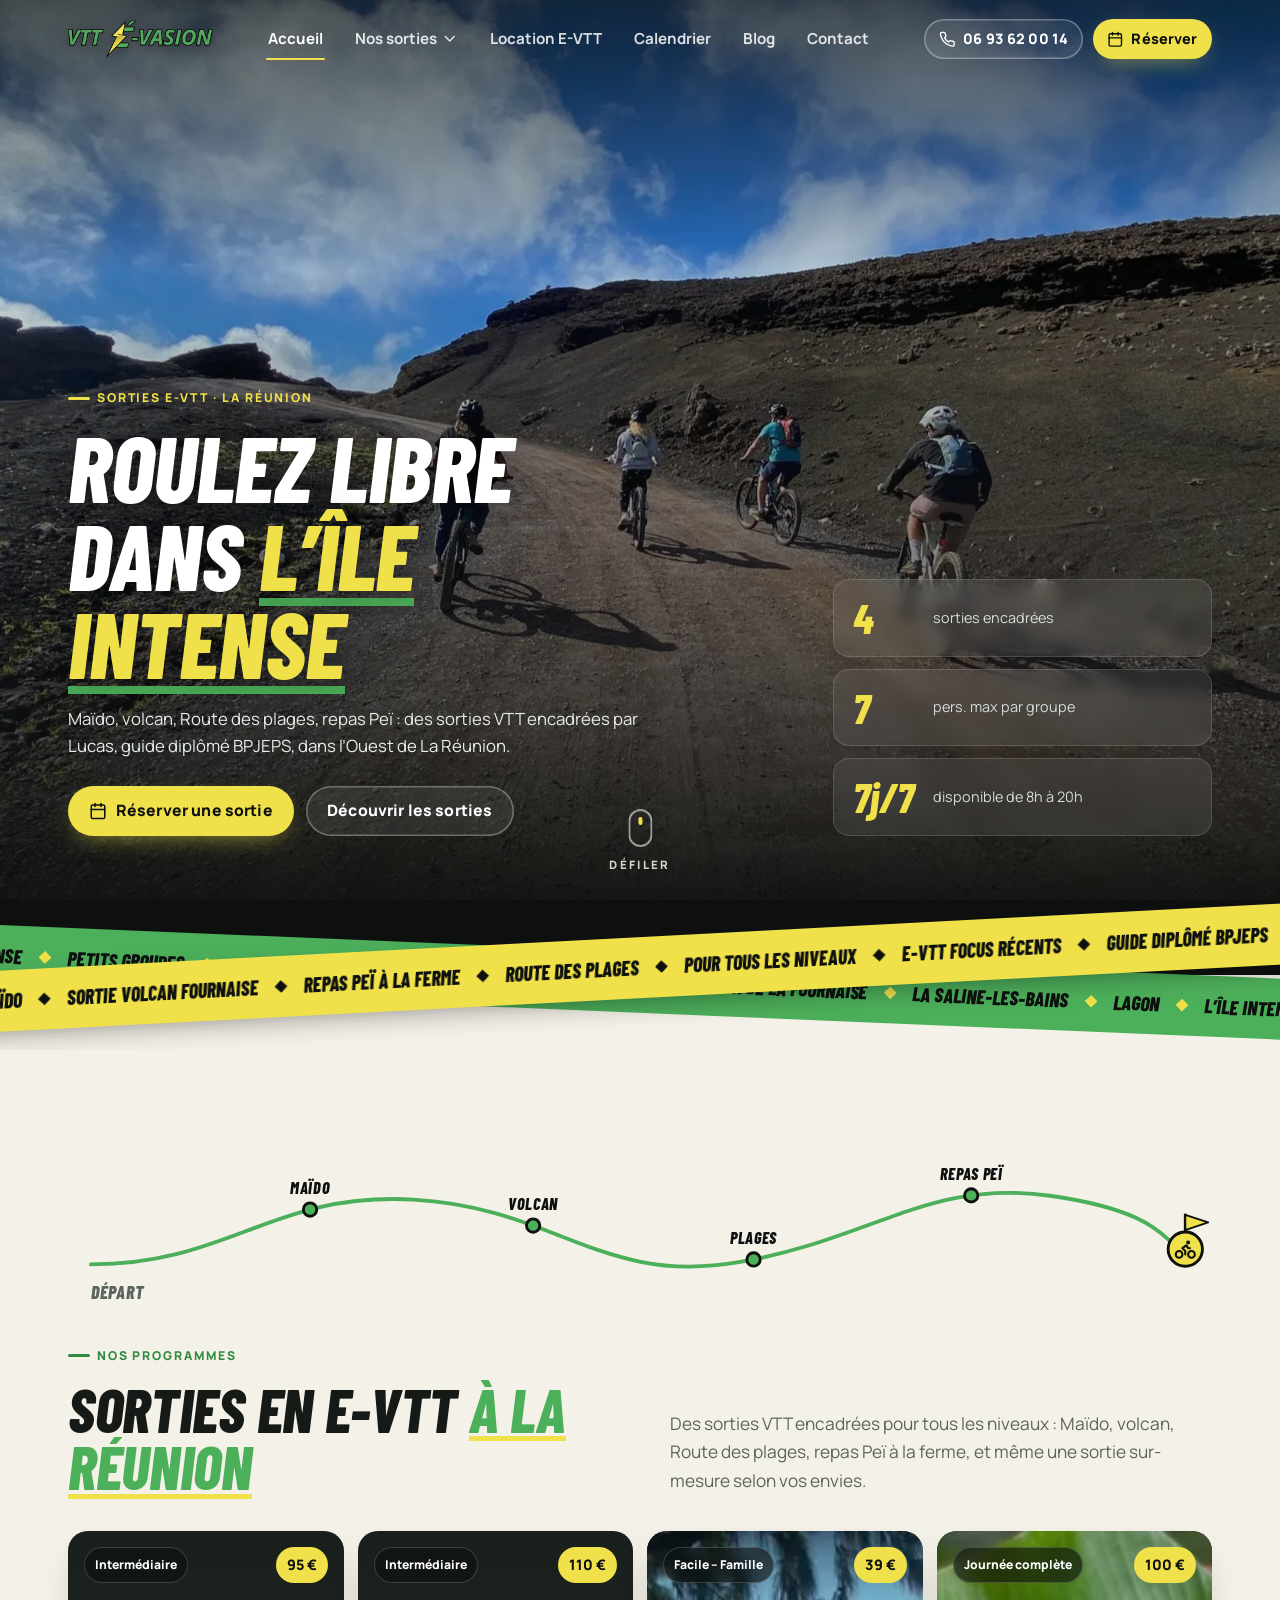
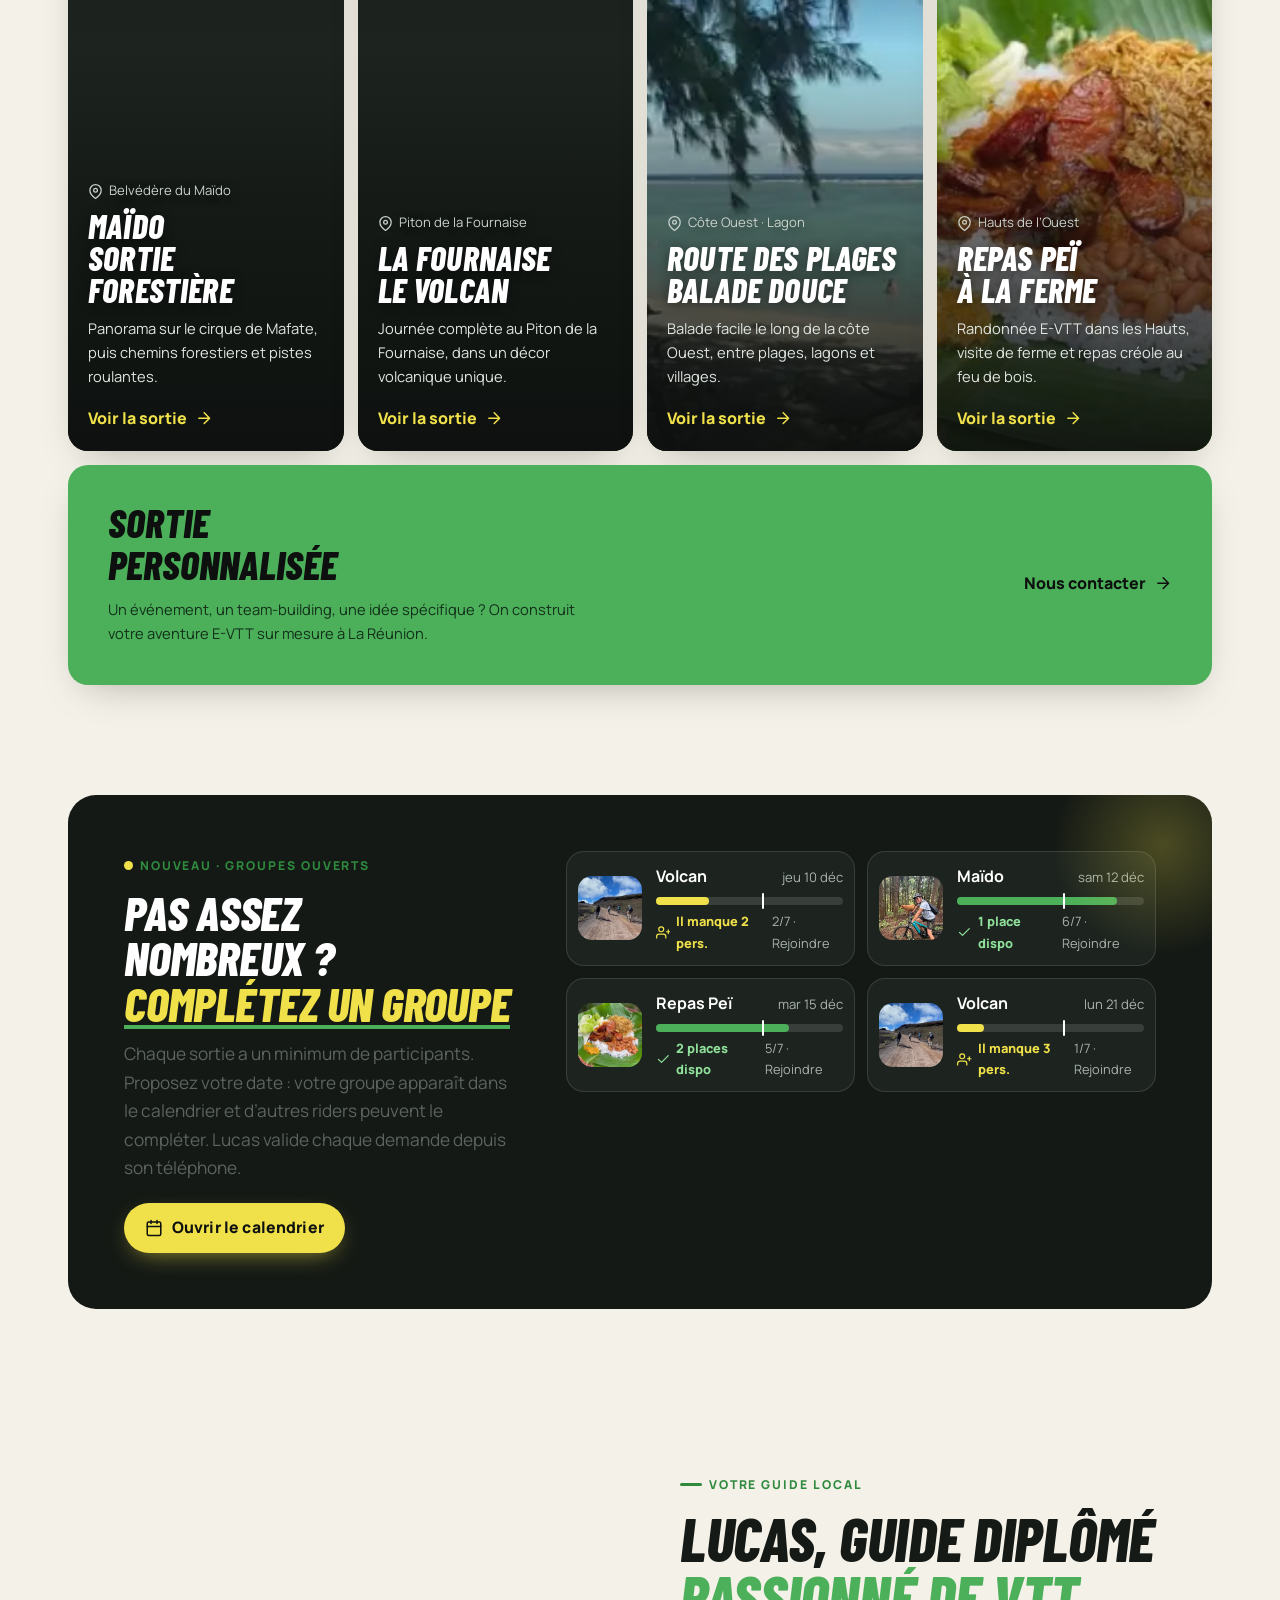
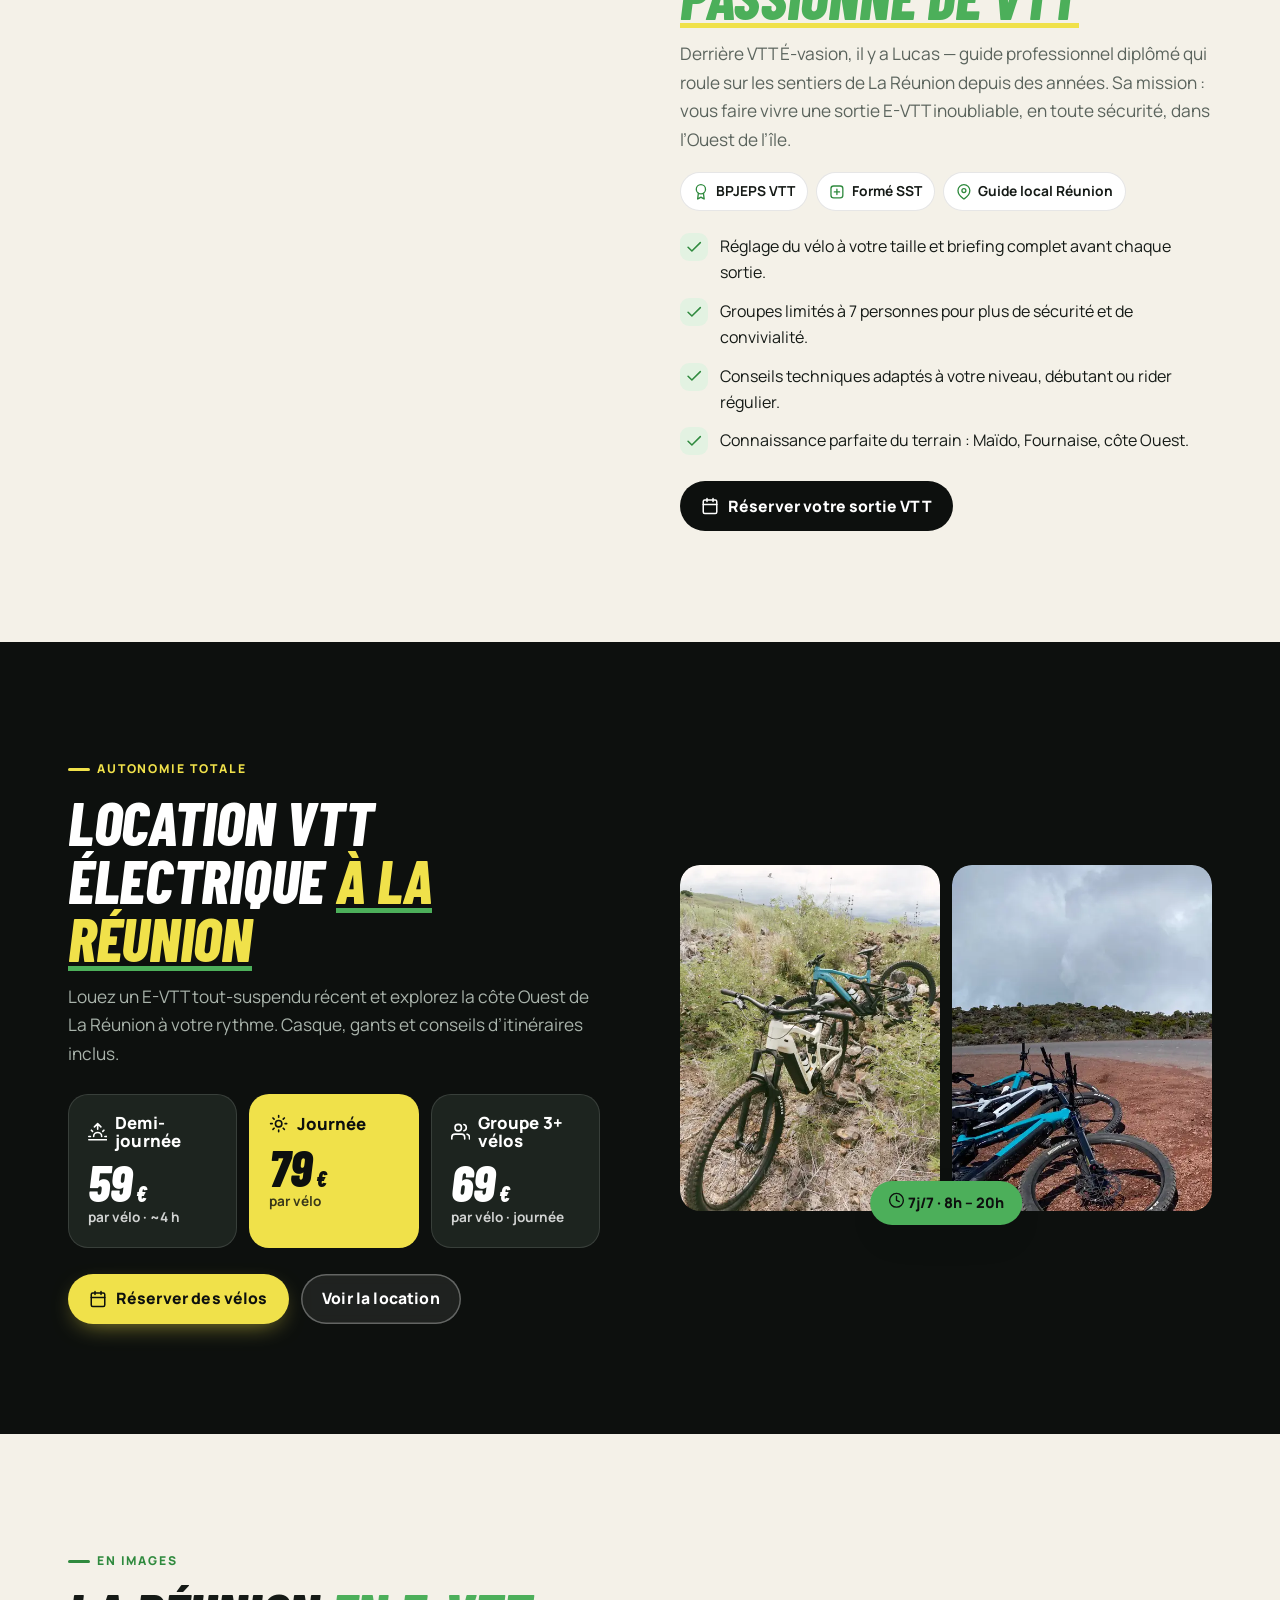
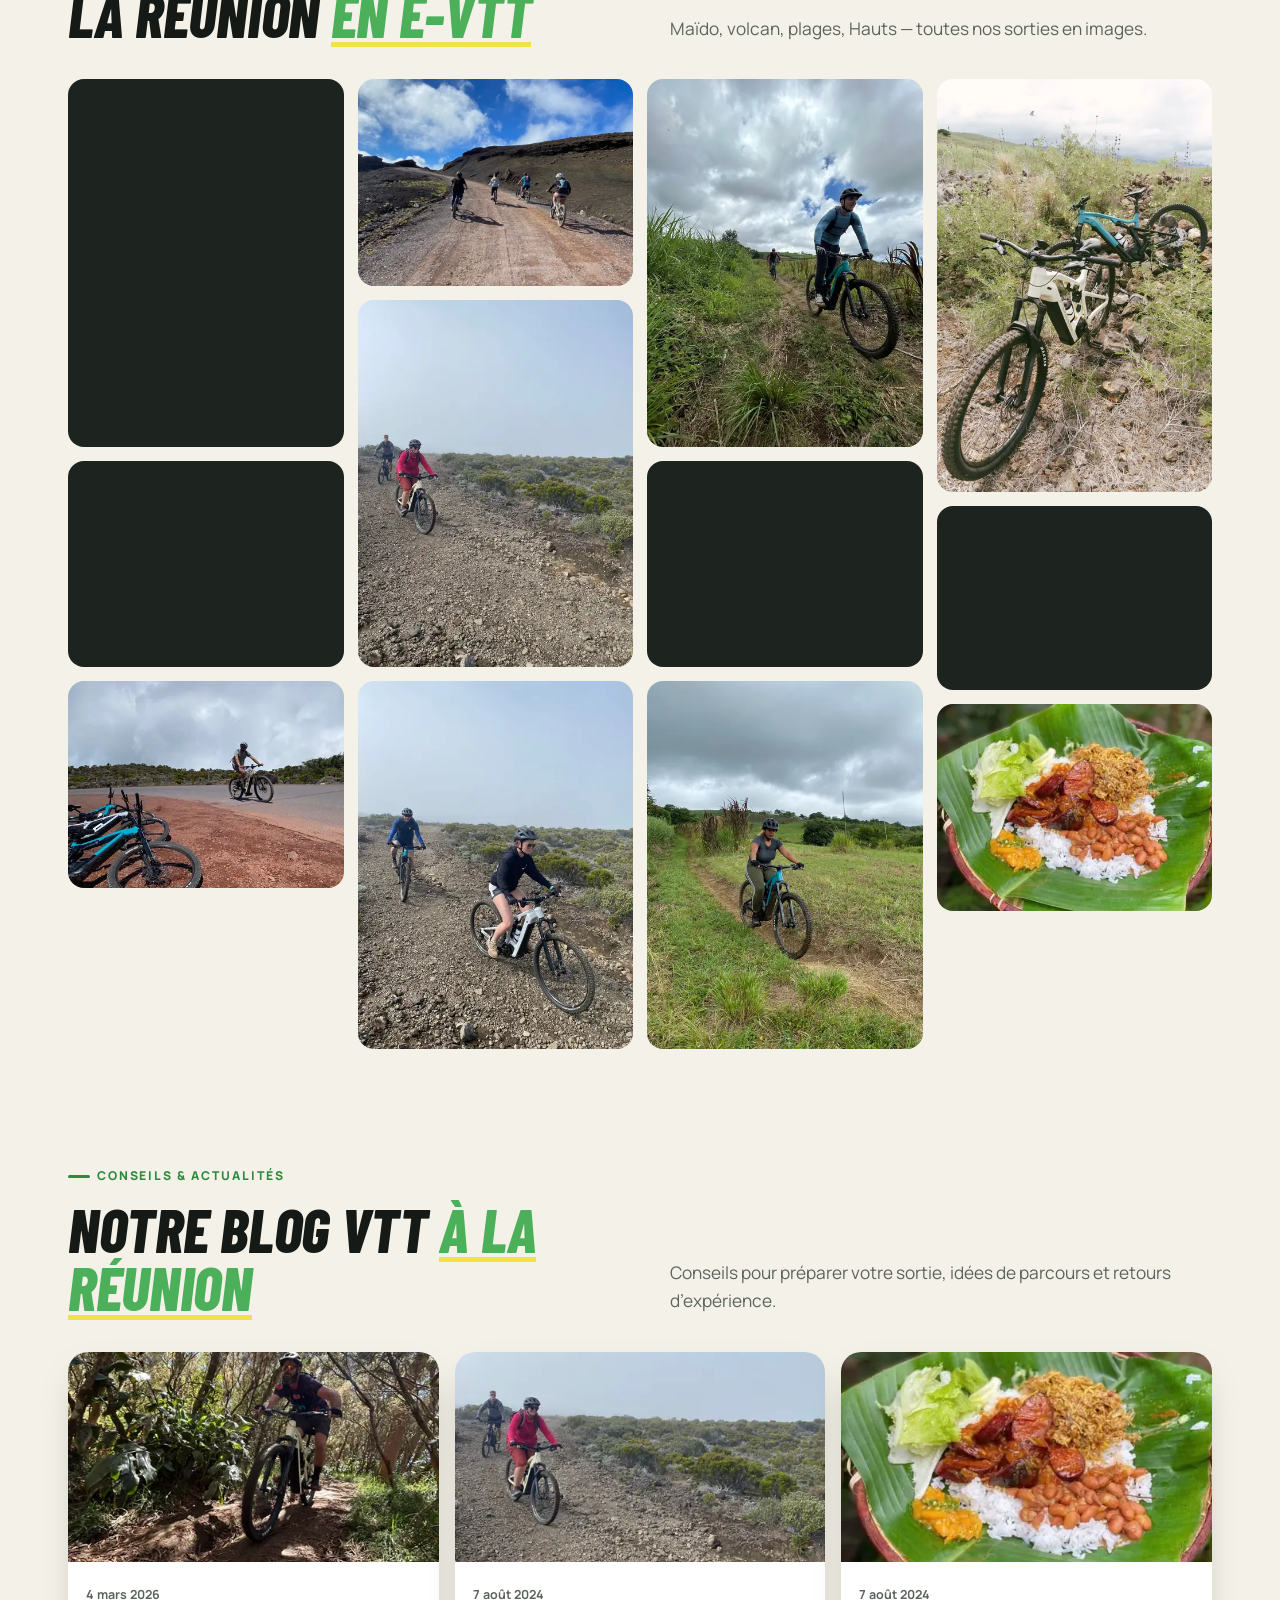
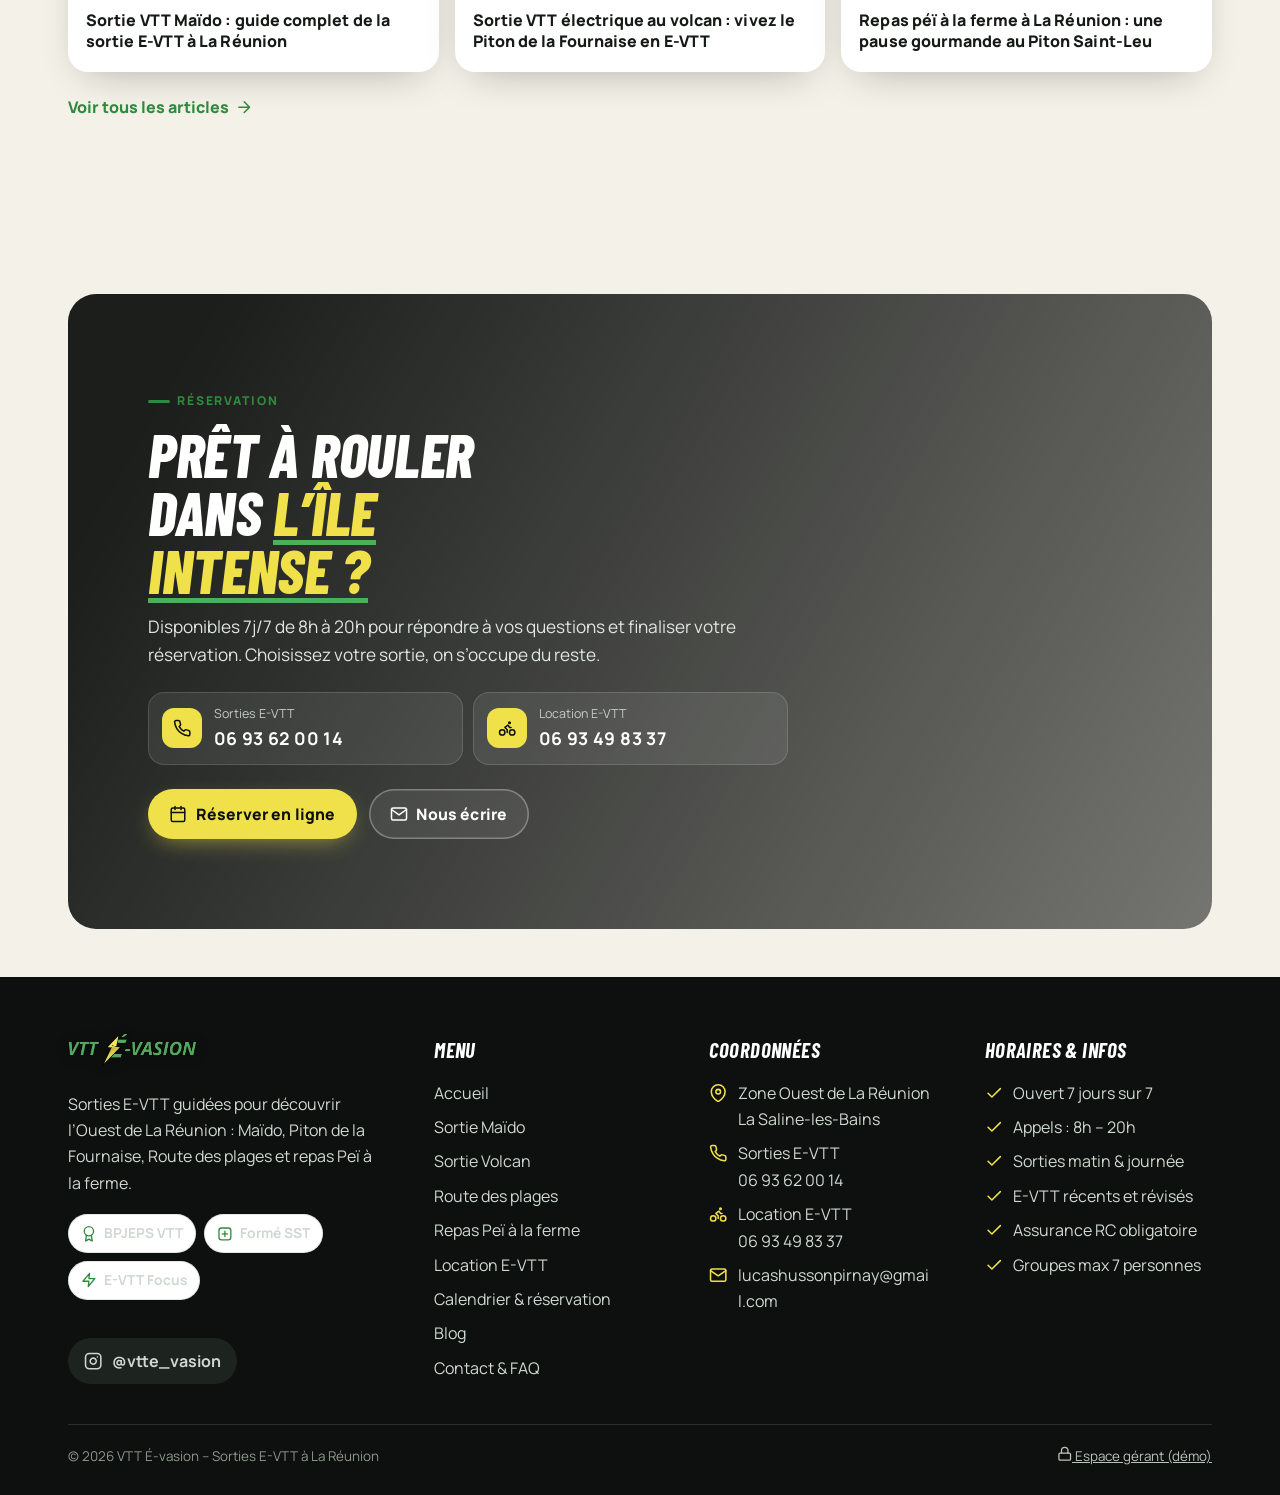
==== commit 542b574a: "Animations : site plus vivant - Titre du héros mot à mot, apparitions en cascade, compteurs, photos " ====
--- a/index.html
+++ b/index.html
@@ -17,8 +17,8 @@
 <link rel="preconnect" href="https://fonts.googleapis.com">
 <link rel="preconnect" href="https://fonts.gstatic.com" crossorigin>
 <link href="https://fonts.googleapis.com/css2?family=Barlow+Condensed:ital,wght@0,700;1,700;1,800&family=Manrope:wght@400;500;600;700;800&display=swap" rel="stylesheet">
-<link rel="stylesheet" href="assets/css/style.css?v=4b88814d">
-<script type="application/ld+json">{"@context":"https://schema.org","@type":"SportsActivityLocation","name":"VTT É-vasion","description":"Sorties E-VTT guidées et location de VTT électriques dans l’Ouest de La Réunion.","telephone":"+262693620014","email":"lucashussonpirnay@gmail.com","url":"https://vtte-vasion.fr/","address":{"@type":"PostalAddress","addressLocality":"La Saline-les-Bains","addressRegion":"La Réunion","addressCountry":"FR"},"openingHours":"Mo-Su 08:00-20:00","sameAs":["https://www.instagram.com/vtte_vasion/"]}</script>
+<link rel="stylesheet" href="assets/css/style.css?v=8d14a8b3">
+<script>(function(d){if(!matchMedia('(prefers-reduced-motion: reduce)').matches){d.classList.add('js-motion');setTimeout(function(){if(!window.__motion)d.classList.remove('js-motion')},3000)}})(document.documentElement)</script><script type="application/ld+json">{"@context":"https://schema.org","@type":"SportsActivityLocation","name":"VTT É-vasion","description":"Sorties E-VTT guidées et location de VTT électriques dans l’Ouest de La Réunion.","telephone":"+262693620014","email":"lucashussonpirnay@gmail.com","url":"https://vtte-vasion.fr/","address":{"@type":"PostalAddress","addressLocality":"La Saline-les-Bains","addressRegion":"La Réunion","addressCountry":"FR"},"openingHours":"Mo-Su 08:00-20:00","sameAs":["https://www.instagram.com/vtte_vasion/"]}</script>
 </head>
 <body>
 <a class="skip" href="#main">Aller au contenu</a>
@@ -93,12 +93,34 @@
       </div>
     </div>
   </div>
-</section>
-
-<div class="ticker" aria-hidden="true"><div class="ticker-track"><span>Sortie Maïdo</span><span>Sortie Volcan Fournaise</span><span>Repas Peï à la ferme</span><span>Route des plages</span><span>Pour tous les niveaux</span><span>E-VTT Focus récents</span><span>Guide diplômé BPJEPS</span><span>Formé SST</span><span>Location VTT électrique</span><span>Groupes max 7 personnes</span><span>Sortie Maïdo</span><span>Sortie Volcan Fournaise</span><span>Repas Peï à la ferme</span><span>Route des plages</span><span>Pour tous les niveaux</span><span>E-VTT Focus récents</span><span>Guide diplômé BPJEPS</span><span>Formé SST</span><span>Location VTT électrique</span><span>Groupes max 7 personnes</span></div></div>
+  <a class="scroll-cue" href="#sorties" aria-label="Voir la suite"><i></i>Défiler</a>
+</section>
+
+<div class="tickers" aria-hidden="true">
+  <div class="ticker t1"><div class="ticker-track"><span>Sortie Maïdo</span><span>Sortie Volcan Fournaise</span><span>Repas Peï à la ferme</span><span>Route des plages</span><span>Pour tous les niveaux</span><span>E-VTT Focus récents</span><span>Guide diplômé BPJEPS</span><span>Formé SST</span><span>Location VTT électrique</span><span>Groupes max 7 personnes</span><span>Sortie Maïdo</span><span>Sortie Volcan Fournaise</span><span>Repas Peï à la ferme</span><span>Route des plages</span><span>Pour tous les niveaux</span><span>E-VTT Focus récents</span><span>Guide diplômé BPJEPS</span><span>Formé SST</span><span>Location VTT électrique</span><span>Groupes max 7 personnes</span></div></div>
+  <div class="ticker t2"><div class="ticker-track"><span>L’île intense</span><span>Petits groupes</span><span>Disponible 7j/7</span><span>Côte Ouest</span><span>Cirque de Mafate</span><span>Piton de la Fournaise</span><span>La Saline-les-Bains</span><span>Lagon</span><span>L’île intense</span><span>Petits groupes</span><span>Disponible 7j/7</span><span>Côte Ouest</span><span>Cirque de Mafate</span><span>Piton de la Fournaise</span><span>La Saline-les-Bains</span><span>Lagon</span></div></div>
+</div>
 
 <section class="section" id="sorties">
   <div class="container">
+    <div class="trail" aria-hidden="true">
+      <svg class="trail-m" viewBox="0 0 400 150" data-trail data-stops="Maïdo|Volcan|Plages|Repas Peï" focusable="false">
+    <path class="trail-ghost" d="M18 104 C 70 104, 84 44, 140 50 S 228 126, 282 104 S 344 40, 382 56"/>
+    <path class="trail-line" d="M18 104 C 70 104, 84 44, 140 50 S 228 126, 282 104 S 344 40, 382 56"/>
+    <text x="18" y="140">Départ</text>
+    <g transform="translate(382 56)"><path d="M0 4V-36" stroke="#0d100e" stroke-width="3" stroke-linecap="round"/><path class="trail-pennant" d="M0 -36l24 8-24 8z" stroke="#0d100e" stroke-width="2" stroke-linejoin="round"/></g>
+    <g class="trail-stops"></g>
+    <g class="trail-rider"><circle r="18"/><use href="#i-bike" x="-12" y="-12" width="24" height="24" fill="none" stroke="currentColor" stroke-width="2.2" stroke-linecap="round" stroke-linejoin="round"/></g>
+  </svg>
+      <svg class="trail-d" viewBox="0 0 1200 170" data-trail data-stops="Maïdo|Volcan|Plages|Repas Peï" focusable="false">
+    <path class="trail-ghost" d="M24 120 C 170 120, 214 44, 362 52 S 560 142, 702 118 S 902 30, 1030 48 S 1150 104, 1172 104"/>
+    <path class="trail-line" d="M24 120 C 170 120, 214 44, 362 52 S 560 142, 702 118 S 902 30, 1030 48 S 1150 104, 1172 104"/>
+    <text x="24" y="156">Départ</text>
+    <g transform="translate(1172 104)"><path d="M0 4V-36" stroke="#0d100e" stroke-width="3" stroke-linecap="round"/><path class="trail-pennant" d="M0 -36l24 8-24 8z" stroke="#0d100e" stroke-width="2" stroke-linejoin="round"/></g>
+    <g class="trail-stops"></g>
+    <g class="trail-rider"><circle r="18"/><use href="#i-bike" x="-12" y="-12" width="24" height="24" fill="none" stroke="currentColor" stroke-width="2.2" stroke-linecap="round" stroke-linejoin="round"/></g>
+  </svg>
+    </div>
     <div class="section-head row">
       <div><span class="eyebrow">Nos programmes</span><h2>Sorties en E-VTT <span class="hl">à La Réunion</span></h2></div>
       <p class="lead">Des sorties VTT encadrées pour tous les niveaux : Maïdo, volcan, Route des plages, repas Peï à la ferme, et même une sortie sur-mesure selon vos envies.</p>
@@ -318,7 +340,8 @@
 </div>
 <script src="assets/js/data.js?v=3d46b8d7"></script>
 <script src="assets/js/store.js?v=19b1332c"></script>
-<script src="assets/js/site.js?v=c726b8c1"></script>
+<script src="assets/js/site.js?v=2cfcd479"></script>
+<script src="assets/js/motion.js?v=d5304794"></script>
 
 </body>
 </html>
--- a/assets/css/style.css
+++ b/assets/css/style.css
@@ -412,13 +412,161 @@
 .foot-bottom { margin-top: 40px; padding-top: 20px; border-top: 1px solid var(--ink-line); display: flex; flex-wrap: wrap; gap: 10px 20px; justify-content: space-between; font-size: .84rem; color: #8d978f; }
 .foot-bottom a { color: #b9c3bb; }
 
-/* ---------- Apparition au défilement ---------- */
-.reveal { opacity: 0; transform: translateY(26px); transition: opacity .7s ease, transform .7s ease; }
-.reveal.in { opacity: 1; transform: none; }
+/* =================== Animations =================== */
+:root { --ease-out: cubic-bezier(.2, .75, .2, 1); --ease-spring: cubic-bezier(.34, 1.56, .64, 1); }
+
+/* Transitions douces entre les pages (navigateurs récents) */
+@view-transition { navigation: auto; }
+::view-transition-old(root) { animation: vtOut .22s ease both; }
+::view-transition-new(root) { animation: vtIn .4s var(--ease-out) both; }
+@keyframes vtOut { to { opacity: 0; transform: translateY(-8px); } }
+@keyframes vtIn { from { opacity: 0; transform: translateY(16px); } }
+.site-header { view-transition-name: site-header; }
+.mobile-bar { view-transition-name: mobile-bar; }
+
+/* Barre de progression de lecture */
+.scroll-progress { position: fixed; top: 0; left: 0; right: 0; height: 3px; z-index: 80; pointer-events: none; }
+.scroll-progress i { display: block; height: 100%; background: linear-gradient(90deg, var(--green), var(--volt)); transform-origin: 0 50%; transform: scaleX(0); }
+
+/* En-tête qui se rétracte quand on descend */
+.site-header.is-hidden { transform: translateY(-100%); }
+
+/* Héros : mots du titre puis le reste en cascade */
+.js-motion :is(.hero, .page-hero) :is(.crumbs, .eyebrow, .lead, .post-meta, .btn-row, .chips, .steps > li, .hero-stats > div) { opacity: 0; }
+.js-motion :is(.hero, .page-hero) h1 .w { display: inline-block; opacity: 0; }
+.ready h1 .w { animation: wordIn .9s var(--ease-out) both; animation-delay: calc(.12s + var(--w) * .07s); }
+.ready :is(.crumbs, .eyebrow, .lead, .post-meta, .btn-row, .chips, .steps > li) { animation: riseIn .8s var(--ease-out) both; animation-delay: var(--d, 0s); }
+.ready .hero-stats > div { animation: riseIn .8s var(--ease-out) var(--d, 0s) both, float 6s ease-in-out calc(var(--d, 0s) + 1s) infinite; }
+.hero-stats > div:nth-child(2) { animation-duration: .8s, 7s !important; }
+.hero-stats > div:nth-child(3) { animation-duration: .8s, 5.4s !important; }
+@keyframes wordIn { from { opacity: 0; transform: translateY(.55em) rotate(4deg) skewX(-8deg); filter: blur(4px); } to { opacity: 1; transform: none; filter: none; } }
+@keyframes riseIn { from { opacity: 0; transform: translateY(22px); } to { opacity: 1; transform: none; } }
+@keyframes float { 0%, 100% { transform: translateY(0); } 50% { transform: translateY(-6px); } }
+
+/* Mots mis en avant : trait qui se dessine sous le texte */
+.hl { background-image: linear-gradient(var(--volt), var(--volt)); background-repeat: no-repeat; background-position: 0 96%; background-size: 0% .09em; transition: background-size 1s cubic-bezier(.7, 0, .2, 1) .45s; }
+.dark .hl, .dark-2 .hl, .page-hero .hl, .cta .hl, .groups-wrap .hl, .hero .hl { background-image: linear-gradient(var(--green), var(--green)); }
+:is(.in, .ready) .hl, .hl.in { background-size: 100% .09em; }
+.ready h1 .hl { transition-delay: 1.1s; }
+
+/* Apparitions au défilement */
+.js-motion :is(.reveal, .section-head > *, .rail > *, .posts > *, .highlights > *, .infos > *, .prices > *, .photo-grid > *, .masonry > *, .checks > li, .groups-list > *, .mini-groups > *, .faq > *, .contact-cards > *, .cta-phones > *, .foot-grid > *, .facts > *, .og-list > *, .day-stack > *, .sheet-card, .min-note, .post-cta, .prose > *, .split > div > h2, .bk-main, .bk-day, .demo-note, .trail):not(.in) { opacity: 0; transform: translateY(30px); }
+.js-motion .facts > *:not(.in) { transform: translateY(24px) scale(.94); }
+.js-motion .checks > li:not(.in) { transform: translateX(-18px); }
+.js-motion :is(.masonry, .photo-grid) > *:not(.in) { transform: translateY(36px) scale(.96); }
+:is(.reveal, .section-head > *, .rail > *, .posts > *, .highlights > *, .infos > *, .prices > *, .photo-grid > *, .masonry > *, .checks > li, .groups-list > *, .mini-groups > *, .faq > *, .contact-cards > *, .cta-phones > *, .foot-grid > *, .facts > *, .og-list > *, .day-stack > *, .sheet-card, .min-note, .post-cta, .prose > *, .split > div > h2, .bk-main, .bk-day, .demo-note, .trail) {
+  transition: opacity .85s var(--ease-out), transform .85s var(--ease-out), box-shadow .3s, background-color .2s;
+}
+
+/* Images qui se dévoilent (rideau) */
+.js-motion :is(.media-frame, .stack-img):not(.in) { opacity: 1; transform: none; }
+.media-frame, .stack-img img, .cta { transition: clip-path 1.2s cubic-bezier(.7, 0, .2, 1), opacity .8s, transform 1s var(--ease-out); }
+.js-motion .media-frame:not(.in) { clip-path: inset(100% 0 0 0 round 26px); }
+.media-frame.in { clip-path: inset(0 0 0 0 round 26px); }
+.media-frame img { transition: transform 1.6s var(--ease-out); }
+.js-motion .media-frame:not(.in) img { transform: scale(1.3); }
+.js-motion .stack-img:not(.in) img { clip-path: inset(100% 0 0 0 round 20px); transform: translateY(30px); }
+.stack-img.in img { clip-path: inset(0 0 0 0 round 20px); }
+.stack-img.in img:last-of-type { transition-delay: .2s; }
+.js-motion .stack-img:not(.in) .avail { opacity: 0; transform: translate(-50%, 20px) scale(.8); }
+.stack-img .avail { transition: opacity .5s .9s, transform .6s var(--ease-spring) .9s; }
+.js-motion .cta:not(.in) { opacity: 0; transform: scale(.94); }
+.js-motion .media-badge { transition: transform .7s var(--ease-spring) .8s, opacity .4s .8s; }
+.js-motion .media-frame:not(.in) .media-badge { opacity: 0; transform: translateY(20px) rotate(-6deg) scale(.8); }
+
+/* Cartes inclinables + reflet */
+.trip.is-tilt, .price-card.is-tilt, .post-card.is-tilt, .group-card.is-tilt { transition: transform .12s linear, box-shadow .3s; }
+.trip::after { content: ""; position: absolute; inset: 0; z-index: -1; opacity: 0; transition: opacity .3s; background: radial-gradient(circle at var(--mx, 50%) var(--my, 30%), rgba(255, 255, 255, .22), transparent 55%); pointer-events: none; }
+.trip.is-tilt::after { opacity: 1; }
+.trip:hover { box-shadow: 0 30px 60px -25px rgba(13, 16, 14, .6); }
+
+/* Reflet qui balaie les boutons jaunes */
+.btn-volt { position: relative; overflow: hidden; isolation: isolate; }
+.btn-volt::after { content: ""; position: absolute; inset: -2px; z-index: -1; background: linear-gradient(105deg, transparent 30%, rgba(255, 255, 255, .75) 48%, transparent 66%); transform: translateX(-130%); pointer-events: none; }
+.btn-volt:hover::after { transition: transform .75s ease; transform: translateX(130%); }
+.hero .btn-volt::after, .mobile-bar .btn-volt::after, .header-cta .btn-volt::after { animation: shine 5s ease-in-out 2.8s infinite; }
+@keyframes shine { 0%, 72% { transform: translateX(-130%); } 88%, 100% { transform: translateX(130%); } }
+.btn-volt svg, .btn-dark svg, .btn-green svg { transition: transform .3s var(--ease-spring); }
+.btn:hover svg { transform: rotate(-8deg) scale(1.12); }
+
+/* Indicateurs vivants */
+.groups-wrap .eyebrow::before { width: 9px; height: 9px; border-radius: 50%; background: var(--volt); animation: ping 1.8s ease-out infinite; }
+@keyframes ping { 0% { box-shadow: 0 0 0 0 rgba(240, 225, 74, .7); } 80%, 100% { box-shadow: 0 0 0 10px rgba(240, 225, 74, 0); } }
+.badge-need:not(.ok), .mk.need { animation: pulse 2.2s ease-in-out infinite; }
+.need:not(.ok) svg { animation: nudge 2.2s ease-in-out infinite; }
+@keyframes pulse { 0%, 100% { box-shadow: 0 0 0 0 rgba(240, 225, 74, .65); } 50% { box-shadow: 0 0 0 5px rgba(240, 225, 74, 0); } }
+@keyframes nudge { 0%, 100% { transform: none; } 50% { transform: translateX(2px) scale(1.15); } }
+.in .meter > i, .ready .meter > i, .bk-day .meter > i, .og .meter > i, .sheet .meter > i { animation: grow 1.4s var(--ease-out) .25s both; }
+@keyframes grow { from { width: 0; } }
+.phone-line .ic { transition: transform .4s var(--ease-spring); }
+.phone-line:hover .ic { transform: rotate(-12deg) scale(1.1); }
+.phone-line .ic svg { animation: ring 3.5s ease-in-out 2s infinite; }
+@keyframes ring { 0%, 86%, 100% { transform: none; } 88% { transform: rotate(-14deg); } 91% { transform: rotate(12deg); } 94% { transform: rotate(-8deg); } 97% { transform: rotate(5deg); } }
+.post-card img, .group-card img { transition: transform .6s var(--ease-out); }
+.post-card:hover img, .group-card:hover img { transform: scale(1.08); }
+.hl-card, .info, .contact-card, .price-card { transition: transform .35s var(--ease-out), box-shadow .3s, opacity .85s var(--ease-out); }
+.hl-card:hover, .info:hover { transform: translateY(-4px); }
+.hl-card .ic, .info .ic, .sheet-row .ic { transition: transform .45s var(--ease-spring); }
+.hl-card:hover .ic, .info:hover .ic { transform: rotate(-10deg) scale(1.12); }
+
+/* Bandeaux défilants croisés */
+.tickers { position: relative; height: 112px; overflow: hidden; background: linear-gradient(var(--ink) 50%, var(--sand) 50%); }
+.tickers .ticker { position: absolute; left: -6%; right: -6%; top: 50%; }
+.tickers .t1 { transform: translateY(-62%) rotate(-3deg); z-index: 2; box-shadow: 0 10px 30px -12px rgba(0, 0, 0, .5); }
+.tickers .t2 { transform: translateY(-38%) rotate(2.4deg); background: var(--green); }
+.tickers .t2 .ticker-track { animation-direction: reverse; animation-duration: 46s; }
+.tickers .t2 span::after { background: var(--volt); }
+
+/* Parcours qui se trace au défilement */
+.trail { margin: -10px 0 26px; }
+.trail svg { width: 100%; height: auto; display: block; overflow: visible; }
+.trail .trail-ghost { fill: none; stroke: #d9d2c0; stroke-width: 3; stroke-dasharray: 2 10; stroke-linecap: round; }
+.trail .trail-line { fill: none; stroke: var(--green); stroke-width: 4; stroke-linecap: round; }
+.trail .trail-d { display: none; }
+.trail .trail-rider circle { fill: var(--volt); stroke: var(--ink); stroke-width: 3; }
+.trail .trail-rider use { color: var(--ink); }
+.trail .trail-pennant { fill: #fff; transition: fill .4s; }
+.trail svg.done .trail-pennant { fill: var(--volt); animation: wave 1.2s ease-in-out infinite; transform-origin: 0 -28px; }
+@keyframes wave { 0%, 100% { transform: skewY(0); } 50% { transform: skewY(-8deg) scaleX(.9); } }
+.trail text { font-family: var(--font-display); font-style: italic; font-weight: 800; font-size: 19px; text-transform: uppercase; fill: var(--muted); letter-spacing: .04em; }
+.trail .trail-stop circle { fill: var(--sand); stroke: #c9c1ad; stroke-width: 3; transition: fill .3s, stroke .3s; }
+.trail .trail-stop text { font-size: 17px; opacity: .55; transition: opacity .3s, fill .3s; }
+.trail .trail-stop.on circle { fill: var(--green); stroke: var(--ink); animation: stopPop .5s var(--ease-spring); }
+.trail .trail-stop.on text { opacity: 1; fill: var(--ink); }
+@keyframes stopPop { 50% { r: 11; } }
+.trail-m .trail-stop text { display: none; }
+@media (min-width: 768px) {
+  .trail .trail-m { display: none; }
+  .trail .trail-d { display: block; }
+}
+
+/* Indice de défilement (bureau) */
+.scroll-cue { display: none; }
+@media (min-width: 1024px) {
+  .scroll-cue { position: absolute; left: 50%; bottom: 26px; z-index: 3; display: grid; justify-items: center; gap: 8px; transform: translateX(-50%); color: #cfd8d1; font-size: .72rem; font-weight: 800; letter-spacing: .2em; text-transform: uppercase; text-decoration: none; }
+  .scroll-cue i { width: 24px; height: 38px; border-radius: 14px; box-shadow: inset 0 0 0 2px rgba(255, 255, 255, .55); position: relative; }
+  .scroll-cue i::after { content: ""; position: absolute; left: 50%; top: 8px; width: 4px; height: 8px; margin-left: -2px; border-radius: 4px; background: var(--volt); animation: wheel 1.8s ease-in-out infinite; }
+  .tickers { height: 150px; }
+}
+@keyframes wheel { 0% { opacity: 0; transform: translateY(0); } 30% { opacity: 1; } 100% { opacity: 0; transform: translateY(12px); } }
+
+/* Menu mobile : liens en cascade */
+.menu.open nav a, .menu.open .menu-foot .btn { animation: menuIn .55s var(--ease-out) both; animation-delay: calc(.05s + var(--i, 0) * .035s); }
+@keyframes menuIn { from { opacity: 0; transform: translateX(28px); } }
+.burger svg { transition: transform .35s var(--ease-spring); }
+.burger:hover svg { transform: scale(1.12); }
+
+/* Barre mobile et visionneuse */
+.mobile-bar { animation: barIn .7s var(--ease-out) .9s both; }
+@keyframes barIn { from { transform: translateY(110%); } }
+.lightbox.open figure { animation: lbIn .45s var(--ease-out); }
+@keyframes lbIn { from { opacity: 0; transform: scale(.92); } }
+.faq details[open] p { animation: riseIn .45s var(--ease-out); }
+
 @media (prefers-reduced-motion: reduce) {
   *, *::before, *::after { animation-duration: .01ms !important; animation-iteration-count: 1 !important; transition-duration: .01ms !important; scroll-behavior: auto !important; }
-  .reveal { opacity: 1; transform: none; }
   .hero-media img:not(:first-child) { display: none; }
+  .hl { background-size: 100% .09em; }
 }
 
 /* ---------- Tablette ---------- */
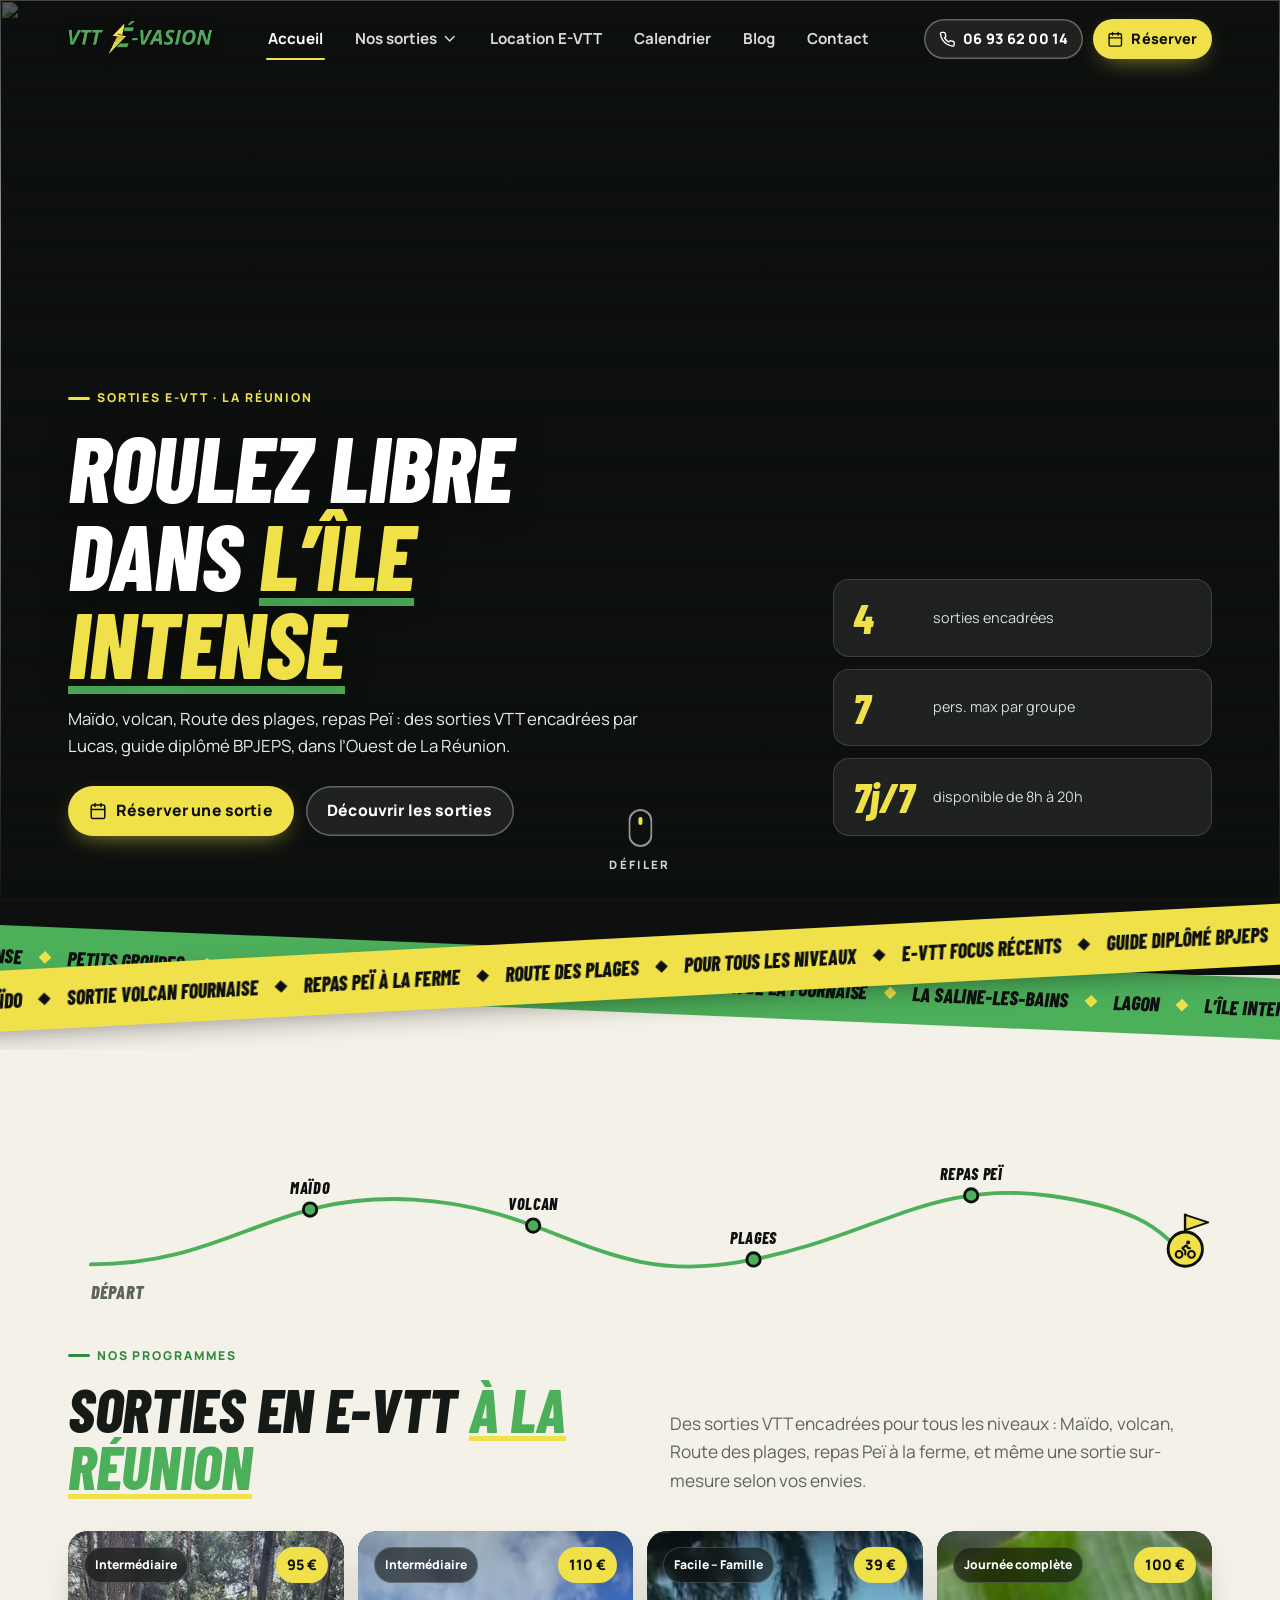
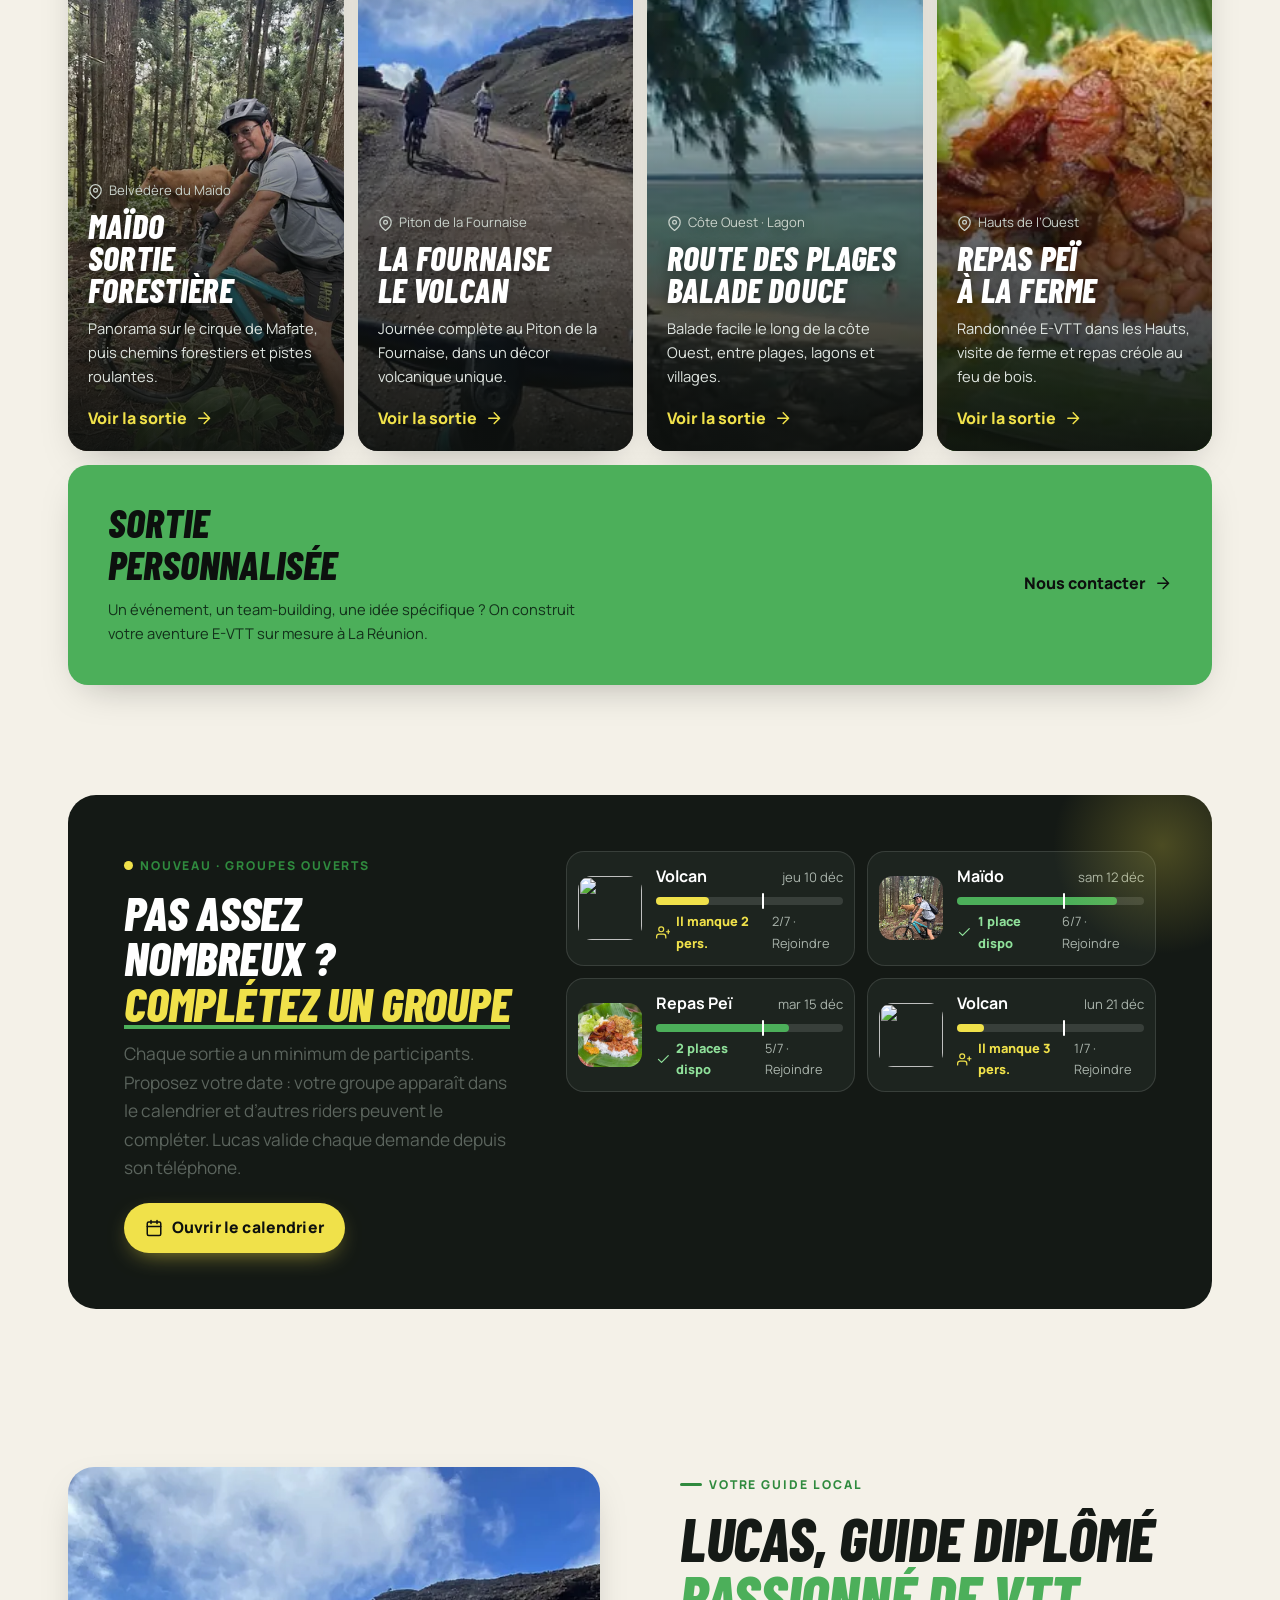
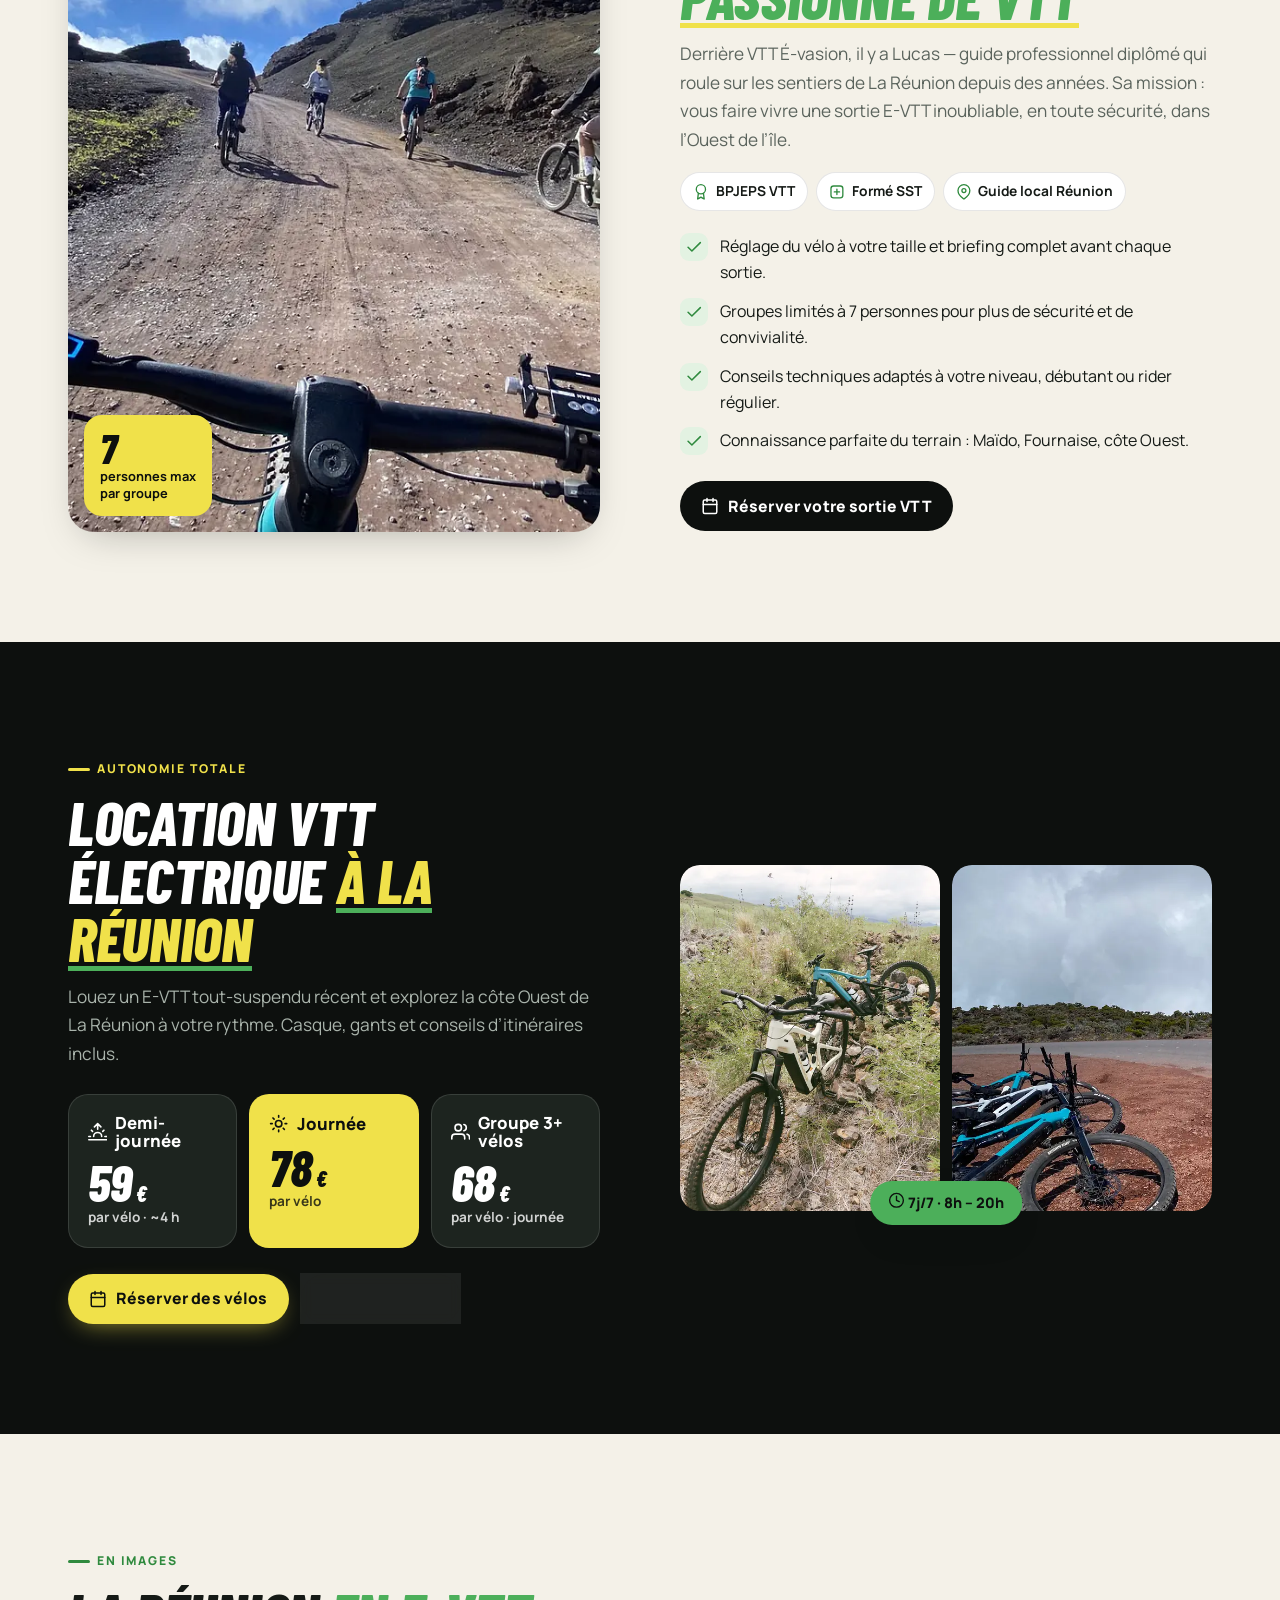
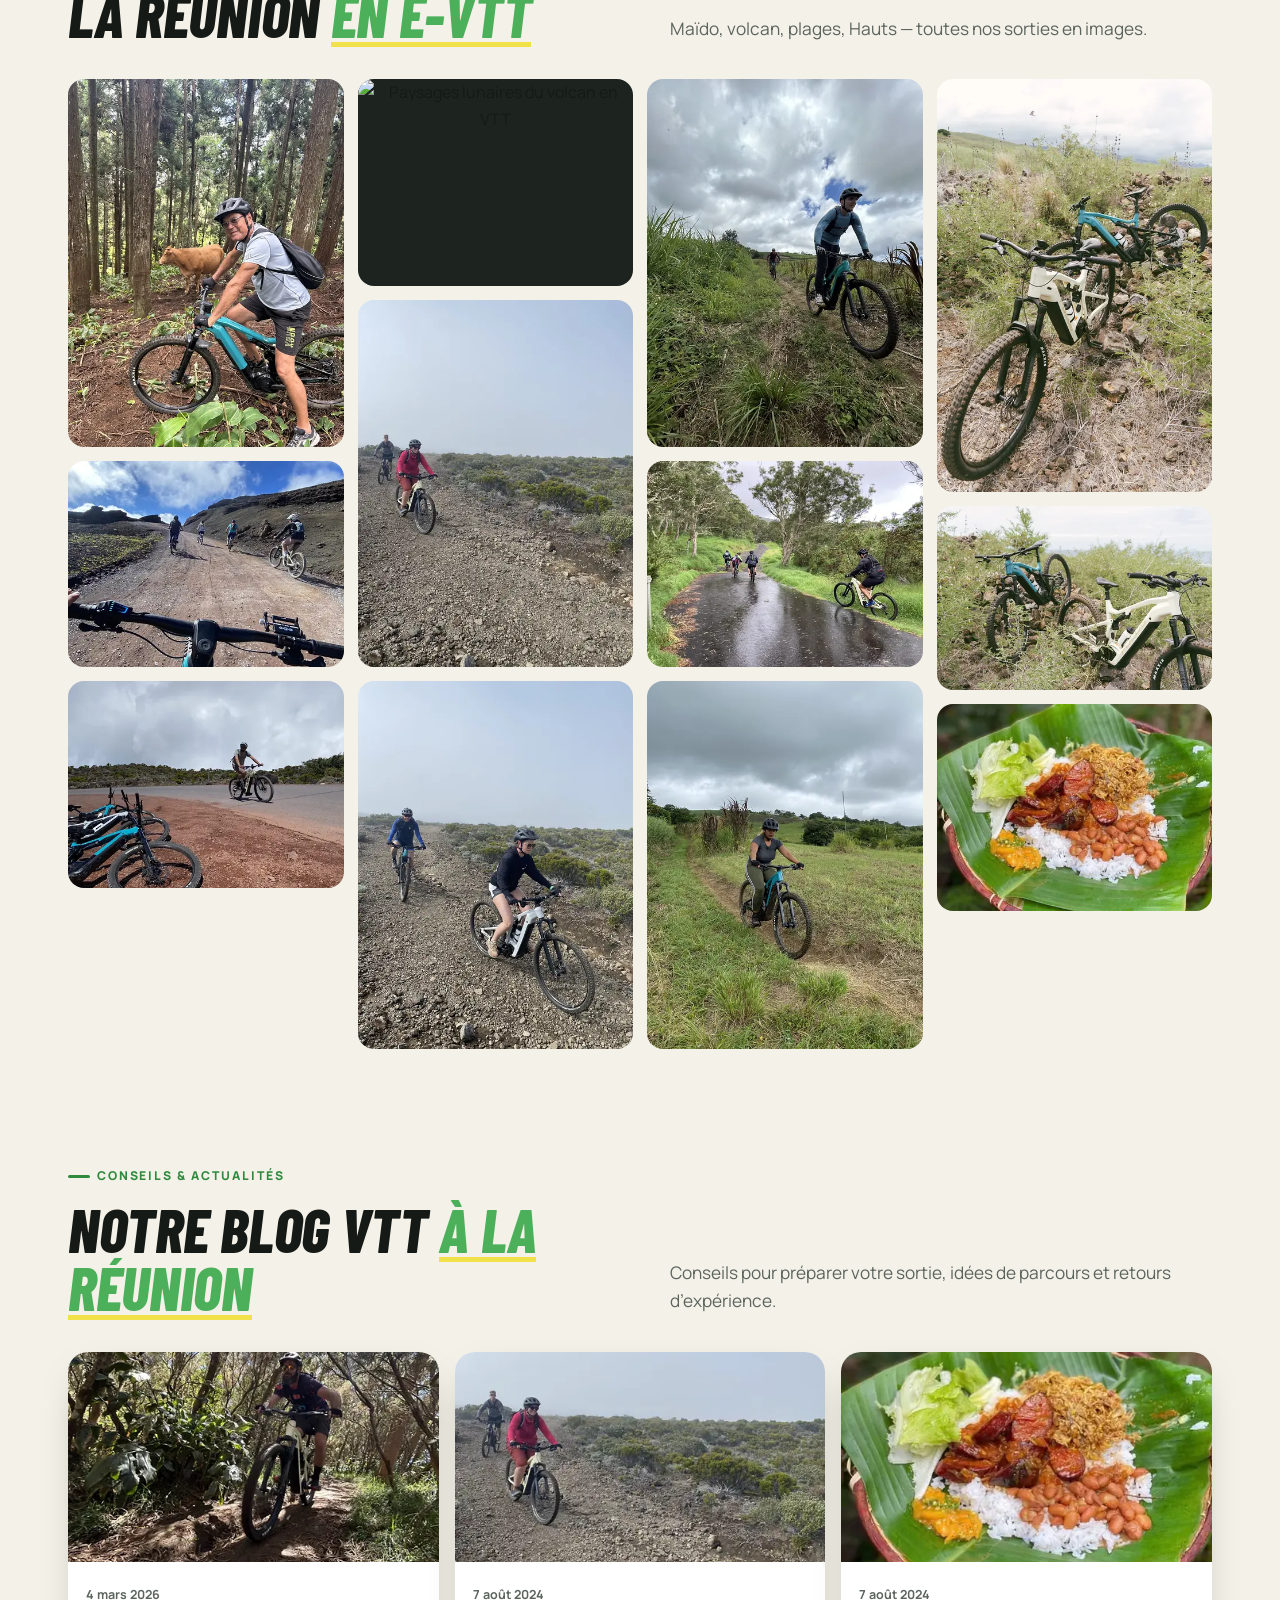
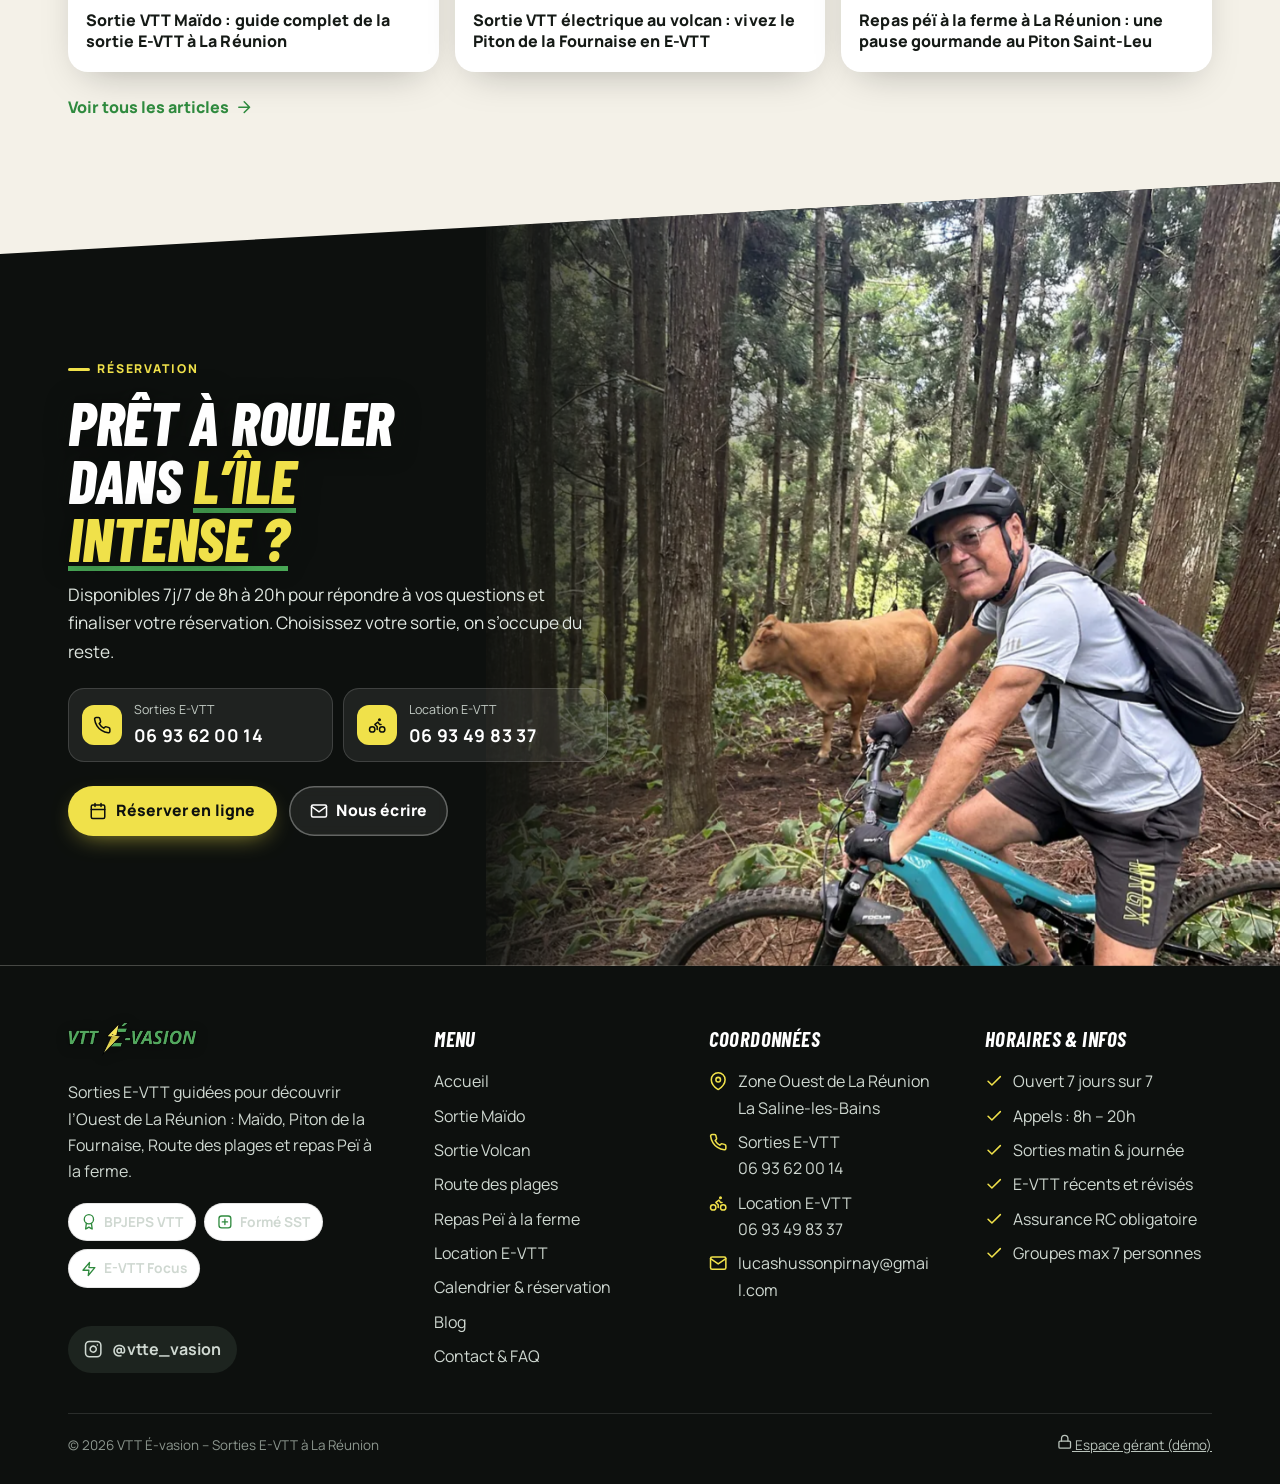
==== commit 243ff774: "Photos plus nettes, photo de Lucas, nouveau bloc final de réservation - Photos regénérées depuis les" ====
--- a/index.html
+++ b/index.html
@@ -17,7 +17,7 @@
 <link rel="preconnect" href="https://fonts.googleapis.com">
 <link rel="preconnect" href="https://fonts.gstatic.com" crossorigin>
 <link href="https://fonts.googleapis.com/css2?family=Barlow+Condensed:ital,wght@0,700;1,700;1,800&family=Manrope:wght@400;500;600;700;800&display=swap" rel="stylesheet">
-<link rel="stylesheet" href="assets/css/style.css?v=8d14a8b3">
+<link rel="stylesheet" href="assets/css/style.css?v=4cf95202">
 <script>(function(d){if(!matchMedia('(prefers-reduced-motion: reduce)').matches){d.classList.add('js-motion');setTimeout(function(){if(!window.__motion)d.classList.remove('js-motion')},3000)}})(document.documentElement)</script><script type="application/ld+json">{"@context":"https://schema.org","@type":"SportsActivityLocation","name":"VTT É-vasion","description":"Sorties E-VTT guidées et location de VTT électriques dans l’Ouest de La Réunion.","telephone":"+262693620014","email":"lucashussonpirnay@gmail.com","url":"https://vtte-vasion.fr/","address":{"@type":"PostalAddress","addressLocality":"La Saline-les-Bains","addressRegion":"La Réunion","addressCountry":"FR"},"openingHours":"Mo-Su 08:00-20:00","sameAs":["https://www.instagram.com/vtte_vasion/"]}</script>
 </head>
 <body>
@@ -70,10 +70,10 @@
 
 <section class="hero">
   <div class="hero-media" aria-hidden="true">
-    <img src="assets/img/volcan-groupe-piste-960.webp" srcset="assets/img/volcan-groupe-piste-480.webp 480w, assets/img/volcan-groupe-piste-960.webp 960w, assets/img/volcan-groupe-piste-1600.webp 1600w" sizes="100vw" width="1600" height="1200" alt="" fetchpriority="high">
-    <img src="assets/img/groupe-route-foret-960.webp" srcset="assets/img/groupe-route-foret-480.webp 480w, assets/img/groupe-route-foret-960.webp 960w, assets/img/groupe-route-foret-1600.webp 1600w" sizes="100vw" width="1600" height="1200" alt="" loading="lazy" decoding="async">
-    <img src="assets/img/volcan-guidon-960.webp" srcset="assets/img/volcan-guidon-480.webp 480w, assets/img/volcan-guidon-960.webp 960w, assets/img/volcan-guidon-1600.webp 1600w" sizes="100vw" width="1600" height="1200" alt="" loading="lazy" decoding="async">
-    <img src="assets/img/location-velos-2-960.webp" srcset="assets/img/location-velos-2-480.webp 480w, assets/img/location-velos-2-960.webp 960w, assets/img/location-velos-2-1600.webp 1600w" sizes="100vw" width="1600" height="1067" alt="" loading="lazy" decoding="async">
+    <picture><source media="(max-width: 767px) and (orientation: portrait)" srcset="assets/img/volcan-groupe-piste-m.webp"><img src="assets/img/volcan-groupe-piste-undefined.webp" srcset="" sizes="100vw" width="2560" height="1920" alt="" fetchpriority="high"></picture>
+    <picture><source media="(max-width: 767px) and (orientation: portrait)" srcset="assets/img/groupe-route-foret-m.webp"><img src="assets/img/groupe-route-foret-960.webp" srcset="assets/img/groupe-route-foret-480.webp 480w, assets/img/groupe-route-foret-960.webp 960w, assets/img/groupe-route-foret-1600.webp 1600w, assets/img/groupe-route-foret-2400.webp 2400w" sizes="100vw" width="2560" height="1920" alt="" loading="lazy" decoding="async"></picture>
+    <picture><source media="(max-width: 767px) and (orientation: portrait)" srcset="assets/img/volcan-guidon-m.webp"><img src="assets/img/volcan-guidon-960.webp" srcset="assets/img/volcan-guidon-480.webp 480w, assets/img/volcan-guidon-960.webp 960w, assets/img/volcan-guidon-1600.webp 1600w, assets/img/volcan-guidon-2400.webp 2400w" sizes="100vw" width="2560" height="1920" alt="" loading="lazy" decoding="async"></picture>
+    <picture><source media="(max-width: 767px) and (orientation: portrait)" srcset="assets/img/location-velos-2-m.webp"><img src="assets/img/location-velos-2-960.webp" srcset="assets/img/location-velos-2-480.webp 480w, assets/img/location-velos-2-960.webp 960w, assets/img/location-velos-2-1600.webp 1600w, assets/img/location-velos-2-2400.webp 2400w" sizes="100vw" width="2560" height="1707" alt="" loading="lazy" decoding="async"></picture>
   </div>
   <div class="container hero-content">
     <div class="hero-grid">
@@ -127,7 +127,7 @@
     </div>
     <div class="rail">
       <a class="trip reveal" href="sortie-maido.html">
-  <img src="assets/img/maido-mafate-960.webp" srcset="assets/img/maido-mafate-480.webp 480w, assets/img/maido-mafate-960.webp 960w" sizes="(min-width:1024px) 25vw, (min-width:640px) 46vw, 82vw" width="1600" height="2133" alt="Sortie E-VTT au Maïdo avec vue sur Mafate, La Réunion" loading="lazy" decoding="async">
+  <img src="assets/img/maido-mafate-960.webp" srcset="assets/img/maido-mafate-480.webp 480w, assets/img/maido-mafate-960.webp 960w, assets/img/maido-mafate-1600.webp 1600w" sizes="(min-width:1024px) 25vw, (min-width:640px) 46vw, 82vw" width="1920" height="2560" alt="Sortie E-VTT au Maïdo avec vue sur Mafate, La Réunion" loading="lazy" decoding="async">
   <div class="tags"><span class="tag">Intermédiaire</span><span class="tag price">95 €</span></div>
   <span class="where"><svg class="i" aria-hidden="true"><use href="#i-pin"/></svg> Belvédère du Maïdo</span>
   <h3>Maïdo<br>Sortie forestière</h3>
@@ -135,7 +135,7 @@
   <span class="go">Voir la sortie <svg class="i" aria-hidden="true"><use href="#i-arrow"/></svg></span>
 </a>
       <a class="trip reveal" href="sortie-volcan.html">
-  <img src="assets/img/volcan-guidon-960.webp" srcset="assets/img/volcan-guidon-480.webp 480w, assets/img/volcan-guidon-960.webp 960w, assets/img/volcan-guidon-1600.webp 1600w" sizes="(min-width:1024px) 25vw, (min-width:640px) 46vw, 82vw" width="1600" height="1200" alt="Sortie E-VTT au Piton de la Fournaise, La Réunion" loading="lazy" decoding="async">
+  <img src="assets/img/volcan-guidon-960.webp" srcset="assets/img/volcan-guidon-480.webp 480w, assets/img/volcan-guidon-960.webp 960w, assets/img/volcan-guidon-1600.webp 1600w, assets/img/volcan-guidon-2400.webp 2400w" sizes="(min-width:1024px) 25vw, (min-width:640px) 46vw, 82vw" width="2560" height="1920" alt="Sortie E-VTT au Piton de la Fournaise, La Réunion" loading="lazy" decoding="async">
   <div class="tags"><span class="tag">Intermédiaire</span><span class="tag price">110 €</span></div>
   <span class="where"><svg class="i" aria-hidden="true"><use href="#i-pin"/></svg> Piton de la Fournaise</span>
   <h3>La Fournaise<br>Le volcan</h3>
@@ -151,7 +151,7 @@
   <span class="go">Voir la sortie <svg class="i" aria-hidden="true"><use href="#i-arrow"/></svg></span>
 </a>
       <a class="trip reveal" href="sortie-repas-pei.html">
-  <img src="assets/img/repas-pei-assiette-960.webp" srcset="assets/img/repas-pei-assiette-480.webp 480w, assets/img/repas-pei-assiette-960.webp 960w, assets/img/repas-pei-assiette-1600.webp 1600w" sizes="(min-width:1024px) 25vw, (min-width:640px) 46vw, 82vw" width="1600" height="1200" alt="Sortie E-VTT et repas Peï créole à la ferme, La Réunion" loading="lazy" decoding="async">
+  <img src="assets/img/repas-pei-assiette-960.webp" srcset="assets/img/repas-pei-assiette-480.webp 480w, assets/img/repas-pei-assiette-960.webp 960w, assets/img/repas-pei-assiette-1600.webp 1600w, assets/img/repas-pei-assiette-2400.webp 2400w" sizes="(min-width:1024px) 25vw, (min-width:640px) 46vw, 82vw" width="2560" height="1920" alt="Sortie E-VTT et repas Peï créole à la ferme, La Réunion" loading="lazy" decoding="async">
   <div class="tags"><span class="tag">Journée complète</span><span class="tag price">100 €</span></div>
   <span class="where"><svg class="i" aria-hidden="true"><use href="#i-pin"/></svg> Hauts de l’Ouest</span>
   <h3>Repas Peï<br>À la ferme</h3>
@@ -183,7 +183,7 @@
 <section class="section">
   <div class="container split">
     <div class="media-frame reveal">
-      <img src="assets/img/volcan-guidon-960.webp" srcset="assets/img/volcan-guidon-480.webp 480w, assets/img/volcan-guidon-960.webp 960w, assets/img/volcan-guidon-1600.webp 1600w" sizes="(min-width:1024px) 50vw, 100vw" width="1600" height="1200" alt="Lucas, guide diplômé BPJEPS de VTT É-vasion, au volcan" loading="lazy" decoding="async">
+      <img src="assets/img/volcan-guidon-960.webp" srcset="assets/img/volcan-guidon-480.webp 480w, assets/img/volcan-guidon-960.webp 960w, assets/img/volcan-guidon-1600.webp 1600w, assets/img/volcan-guidon-2400.webp 2400w" sizes="(min-width:1024px) 50vw, 100vw" width="2560" height="1920" alt="Lucas, guide diplômé BPJEPS de VTT É-vasion, au volcan" loading="lazy" decoding="async">
       <div class="media-badge"><b>7</b><span>personnes max<br>par groupe</span></div>
     </div>
     <div>
@@ -205,8 +205,8 @@
 <section class="section dark">
   <div class="container split rev">
     <div class="stack-img reveal">
-      <img src="assets/img/location-velos-960.webp" srcset="assets/img/location-velos-480.webp 480w, assets/img/location-velos-960.webp 960w" sizes="(min-width:1024px) 25vw, 50vw" width="1600" height="2400" alt="E-VTT tout-suspendu en location à La Réunion" loading="lazy" decoding="async">
-      <img src="assets/img/volcan-velos-focus-960.webp" srcset="assets/img/volcan-velos-focus-480.webp 480w, assets/img/volcan-velos-focus-960.webp 960w" sizes="(min-width:1024px) 25vw, 50vw" width="1600" height="2133" alt="Location VTT électrique Focus à La Réunion" loading="lazy" decoding="async">
+      <img src="assets/img/location-velos-960.webp" srcset="assets/img/location-velos-480.webp 480w, assets/img/location-velos-960.webp 960w, assets/img/location-velos-1600.webp 1600w" sizes="(min-width:1024px) 25vw, 50vw" width="1707" height="2560" alt="E-VTT tout-suspendu en location à La Réunion" loading="lazy" decoding="async">
+      <img src="assets/img/volcan-velos-focus-960.webp" srcset="assets/img/volcan-velos-focus-480.webp 480w, assets/img/volcan-velos-focus-960.webp 960w, assets/img/volcan-velos-focus-1600.webp 1600w" sizes="(min-width:1024px) 25vw, 50vw" width="1680" height="2240" alt="Location VTT électrique Focus à La Réunion" loading="lazy" decoding="async">
       <span class="avail"><svg class="i" aria-hidden="true"><use href="#i-clock"/></svg> 7j/7 · 8h – 20h</span>
     </div>
     <div>
@@ -233,18 +233,18 @@
       <p class="lead">Maïdo, volcan, plages, Hauts — toutes nos sorties en images.</p>
     </div>
     <div class="masonry" data-gallery>
-      <button type="button" data-lb="assets/img/maido-mafate-960.webp" data-cap="Sortie Maïdo en E-VTT, La Réunion" aria-label="Agrandir : Sortie Maïdo en E-VTT, La Réunion"><img src="assets/img/maido-mafate-960.webp" srcset="assets/img/maido-mafate-480.webp 480w, assets/img/maido-mafate-960.webp 960w" sizes="(min-width:1024px) 25vw, (min-width:640px) 33vw, 50vw" width="1600" height="2133" alt="Sortie Maïdo en E-VTT, La Réunion" loading="lazy" decoding="async"></button>
-      <button type="button" data-lb="assets/img/volcan-guidon-1600.webp" data-cap="Piton de la Fournaise en E-VTT" aria-label="Agrandir : Piton de la Fournaise en E-VTT"><img src="assets/img/volcan-guidon-960.webp" srcset="assets/img/volcan-guidon-480.webp 480w, assets/img/volcan-guidon-960.webp 960w, assets/img/volcan-guidon-1600.webp 1600w" sizes="(min-width:1024px) 25vw, (min-width:640px) 33vw, 50vw" width="1600" height="1200" alt="Piton de la Fournaise en E-VTT" loading="lazy" decoding="async"></button>
-      <button type="button" data-lb="assets/img/volcan-parking-1600.webp" data-cap="Sortie VTT au volcan, La Réunion" aria-label="Agrandir : Sortie VTT au volcan, La Réunion"><img src="assets/img/volcan-parking-960.webp" srcset="assets/img/volcan-parking-480.webp 480w, assets/img/volcan-parking-960.webp 960w, assets/img/volcan-parking-1600.webp 1600w" sizes="(min-width:1024px) 25vw, (min-width:640px) 33vw, 50vw" width="1600" height="1200" alt="Sortie VTT au volcan, La Réunion" loading="lazy" decoding="async"></button>
-      <button type="button" data-lb="assets/img/volcan-groupe-piste-1600.webp" data-cap="Paysages lunaires du volcan en VTT" aria-label="Agrandir : Paysages lunaires du volcan en VTT"><img src="assets/img/volcan-groupe-piste-960.webp" srcset="assets/img/volcan-groupe-piste-480.webp 480w, assets/img/volcan-groupe-piste-960.webp 960w, assets/img/volcan-groupe-piste-1600.webp 1600w" sizes="(min-width:1024px) 25vw, (min-width:640px) 33vw, 50vw" width="1600" height="1200" alt="Paysages lunaires du volcan en VTT" loading="lazy" decoding="async"></button>
-      <button type="button" data-lb="assets/img/volcan-groupe-960.webp" data-cap="Groupe E-VTT sur les pistes du volcan" aria-label="Agrandir : Groupe E-VTT sur les pistes du volcan"><img src="assets/img/volcan-groupe-960.webp" srcset="assets/img/volcan-groupe-480.webp 480w, assets/img/volcan-groupe-960.webp 960w" sizes="(min-width:1024px) 25vw, (min-width:640px) 33vw, 50vw" width="1600" height="2133" alt="Groupe E-VTT sur les pistes du volcan" loading="lazy" decoding="async"></button>
-      <button type="button" data-lb="assets/img/volcan-coulees-960.webp" data-cap="Coulées de lave du Piton de la Fournaise en VTT" aria-label="Agrandir : Coulées de lave du Piton de la Fournaise en VTT"><img src="assets/img/volcan-coulees-960.webp" srcset="assets/img/volcan-coulees-480.webp 480w, assets/img/volcan-coulees-960.webp 960w" sizes="(min-width:1024px) 25vw, (min-width:640px) 33vw, 50vw" width="1600" height="2133" alt="Coulées de lave du Piton de la Fournaise en VTT" loading="lazy" decoding="async"></button>
-      <button type="button" data-lb="assets/img/maido-foret-960.webp" data-cap="Chemins forestiers du Maïdo en VTT" aria-label="Agrandir : Chemins forestiers du Maïdo en VTT"><img src="assets/img/maido-foret-960.webp" srcset="assets/img/maido-foret-480.webp 480w, assets/img/maido-foret-960.webp 960w" sizes="(min-width:1024px) 25vw, (min-width:640px) 33vw, 50vw" width="1600" height="2133" alt="Chemins forestiers du Maïdo en VTT" loading="lazy" decoding="async"></button>
-      <button type="button" data-lb="assets/img/groupe-route-foret-1600.webp" data-cap="Sortie E-VTT en petit groupe" aria-label="Agrandir : Sortie E-VTT en petit groupe"><img src="assets/img/groupe-route-foret-960.webp" srcset="assets/img/groupe-route-foret-480.webp 480w, assets/img/groupe-route-foret-960.webp 960w, assets/img/groupe-route-foret-1600.webp 1600w" sizes="(min-width:1024px) 25vw, (min-width:640px) 33vw, 50vw" width="1600" height="1200" alt="Sortie E-VTT en petit groupe" loading="lazy" decoding="async"></button>
-      <button type="button" data-lb="assets/img/maido-champs-960.webp" data-cap="Sortie VTT dans les Hauts de l’Ouest" aria-label="Agrandir : Sortie VTT dans les Hauts de l’Ouest"><img src="assets/img/maido-champs-960.webp" srcset="assets/img/maido-champs-480.webp 480w, assets/img/maido-champs-960.webp 960w" sizes="(min-width:1024px) 25vw, (min-width:640px) 33vw, 50vw" width="1600" height="2133" alt="Sortie VTT dans les Hauts de l’Ouest" loading="lazy" decoding="async"></button>
-      <button type="button" data-lb="assets/img/location-velos-960.webp" data-cap="E-VTT en location à La Réunion" aria-label="Agrandir : E-VTT en location à La Réunion"><img src="assets/img/location-velos-960.webp" srcset="assets/img/location-velos-480.webp 480w, assets/img/location-velos-960.webp 960w" sizes="(min-width:1024px) 25vw, (min-width:640px) 33vw, 50vw" width="1600" height="2400" alt="E-VTT en location à La Réunion" loading="lazy" decoding="async"></button>
-      <button type="button" data-lb="assets/img/location-velos-2-1600.webp" data-cap="Location VTT électrique côte Ouest" aria-label="Agrandir : Location VTT électrique côte Ouest"><img src="assets/img/location-velos-2-960.webp" srcset="assets/img/location-velos-2-480.webp 480w, assets/img/location-velos-2-960.webp 960w, assets/img/location-velos-2-1600.webp 1600w" sizes="(min-width:1024px) 25vw, (min-width:640px) 33vw, 50vw" width="1600" height="1067" alt="Location VTT électrique côte Ouest" loading="lazy" decoding="async"></button>
-      <button type="button" data-lb="assets/img/repas-pei-assiette-1600.webp" data-cap="Repas Peï à la ferme, cuisine créole" aria-label="Agrandir : Repas Peï à la ferme, cuisine créole"><img src="assets/img/repas-pei-assiette-960.webp" srcset="assets/img/repas-pei-assiette-480.webp 480w, assets/img/repas-pei-assiette-960.webp 960w, assets/img/repas-pei-assiette-1600.webp 1600w" sizes="(min-width:1024px) 25vw, (min-width:640px) 33vw, 50vw" width="1600" height="1200" alt="Repas Peï à la ferme, cuisine créole" loading="lazy" decoding="async"></button>
+      <button type="button" data-lb="assets/img/maido-mafate-1600.webp" data-cap="Sortie Maïdo en E-VTT, La Réunion" aria-label="Agrandir : Sortie Maïdo en E-VTT, La Réunion"><img src="assets/img/maido-mafate-960.webp" srcset="assets/img/maido-mafate-480.webp 480w, assets/img/maido-mafate-960.webp 960w, assets/img/maido-mafate-1600.webp 1600w" sizes="(min-width:1024px) 25vw, (min-width:640px) 33vw, 50vw" width="1920" height="2560" alt="Sortie Maïdo en E-VTT, La Réunion" loading="lazy" decoding="async"></button>
+      <button type="button" data-lb="assets/img/volcan-guidon-2400.webp" data-cap="Piton de la Fournaise en E-VTT" aria-label="Agrandir : Piton de la Fournaise en E-VTT"><img src="assets/img/volcan-guidon-960.webp" srcset="assets/img/volcan-guidon-480.webp 480w, assets/img/volcan-guidon-960.webp 960w, assets/img/volcan-guidon-1600.webp 1600w, assets/img/volcan-guidon-2400.webp 2400w" sizes="(min-width:1024px) 25vw, (min-width:640px) 33vw, 50vw" width="2560" height="1920" alt="Piton de la Fournaise en E-VTT" loading="lazy" decoding="async"></button>
+      <button type="button" data-lb="assets/img/volcan-parking-2400.webp" data-cap="Sortie VTT au volcan, La Réunion" aria-label="Agrandir : Sortie VTT au volcan, La Réunion"><img src="assets/img/volcan-parking-960.webp" srcset="assets/img/volcan-parking-480.webp 480w, assets/img/volcan-parking-960.webp 960w, assets/img/volcan-parking-1600.webp 1600w, assets/img/volcan-parking-2400.webp 2400w" sizes="(min-width:1024px) 25vw, (min-width:640px) 33vw, 50vw" width="2560" height="1920" alt="Sortie VTT au volcan, La Réunion" loading="lazy" decoding="async"></button>
+      <button type="button" data-lb="assets/img/volcan-groupe-piste-undefined.webp" data-cap="Paysages lunaires du volcan en VTT" aria-label="Agrandir : Paysages lunaires du volcan en VTT"><img src="assets/img/volcan-groupe-piste-undefined.webp" srcset="" sizes="(min-width:1024px) 25vw, (min-width:640px) 33vw, 50vw" width="2560" height="1920" alt="Paysages lunaires du volcan en VTT" loading="lazy" decoding="async"></button>
+      <button type="button" data-lb="assets/img/volcan-groupe-1600.webp" data-cap="Groupe E-VTT sur les pistes du volcan" aria-label="Agrandir : Groupe E-VTT sur les pistes du volcan"><img src="assets/img/volcan-groupe-960.webp" srcset="assets/img/volcan-groupe-480.webp 480w, assets/img/volcan-groupe-960.webp 960w, assets/img/volcan-groupe-1600.webp 1600w" sizes="(min-width:1024px) 25vw, (min-width:640px) 33vw, 50vw" width="1920" height="2560" alt="Groupe E-VTT sur les pistes du volcan" loading="lazy" decoding="async"></button>
+      <button type="button" data-lb="assets/img/volcan-coulees-1600.webp" data-cap="Coulées de lave du Piton de la Fournaise en VTT" aria-label="Agrandir : Coulées de lave du Piton de la Fournaise en VTT"><img src="assets/img/volcan-coulees-960.webp" srcset="assets/img/volcan-coulees-480.webp 480w, assets/img/volcan-coulees-960.webp 960w, assets/img/volcan-coulees-1600.webp 1600w" sizes="(min-width:1024px) 25vw, (min-width:640px) 33vw, 50vw" width="1920" height="2560" alt="Coulées de lave du Piton de la Fournaise en VTT" loading="lazy" decoding="async"></button>
+      <button type="button" data-lb="assets/img/maido-foret-1600.webp" data-cap="Chemins forestiers du Maïdo en VTT" aria-label="Agrandir : Chemins forestiers du Maïdo en VTT"><img src="assets/img/maido-foret-960.webp" srcset="assets/img/maido-foret-480.webp 480w, assets/img/maido-foret-960.webp 960w, assets/img/maido-foret-1600.webp 1600w" sizes="(min-width:1024px) 25vw, (min-width:640px) 33vw, 50vw" width="1920" height="2560" alt="Chemins forestiers du Maïdo en VTT" loading="lazy" decoding="async"></button>
+      <button type="button" data-lb="assets/img/groupe-route-foret-2400.webp" data-cap="Sortie E-VTT en petit groupe" aria-label="Agrandir : Sortie E-VTT en petit groupe"><img src="assets/img/groupe-route-foret-960.webp" srcset="assets/img/groupe-route-foret-480.webp 480w, assets/img/groupe-route-foret-960.webp 960w, assets/img/groupe-route-foret-1600.webp 1600w, assets/img/groupe-route-foret-2400.webp 2400w" sizes="(min-width:1024px) 25vw, (min-width:640px) 33vw, 50vw" width="2560" height="1920" alt="Sortie E-VTT en petit groupe" loading="lazy" decoding="async"></button>
+      <button type="button" data-lb="assets/img/maido-champs-1600.webp" data-cap="Sortie VTT dans les Hauts de l’Ouest" aria-label="Agrandir : Sortie VTT dans les Hauts de l’Ouest"><img src="assets/img/maido-champs-960.webp" srcset="assets/img/maido-champs-480.webp 480w, assets/img/maido-champs-960.webp 960w, assets/img/maido-champs-1600.webp 1600w" sizes="(min-width:1024px) 25vw, (min-width:640px) 33vw, 50vw" width="1920" height="2560" alt="Sortie VTT dans les Hauts de l’Ouest" loading="lazy" decoding="async"></button>
+      <button type="button" data-lb="assets/img/location-velos-1600.webp" data-cap="E-VTT en location à La Réunion" aria-label="Agrandir : E-VTT en location à La Réunion"><img src="assets/img/location-velos-960.webp" srcset="assets/img/location-velos-480.webp 480w, assets/img/location-velos-960.webp 960w, assets/img/location-velos-1600.webp 1600w" sizes="(min-width:1024px) 25vw, (min-width:640px) 33vw, 50vw" width="1707" height="2560" alt="E-VTT en location à La Réunion" loading="lazy" decoding="async"></button>
+      <button type="button" data-lb="assets/img/location-velos-2-2400.webp" data-cap="Location VTT électrique côte Ouest" aria-label="Agrandir : Location VTT électrique côte Ouest"><img src="assets/img/location-velos-2-960.webp" srcset="assets/img/location-velos-2-480.webp 480w, assets/img/location-velos-2-960.webp 960w, assets/img/location-velos-2-1600.webp 1600w, assets/img/location-velos-2-2400.webp 2400w" sizes="(min-width:1024px) 25vw, (min-width:640px) 33vw, 50vw" width="2560" height="1707" alt="Location VTT électrique côte Ouest" loading="lazy" decoding="async"></button>
+      <button type="button" data-lb="assets/img/repas-pei-assiette-2400.webp" data-cap="Repas Peï à la ferme, cuisine créole" aria-label="Agrandir : Repas Peï à la ferme, cuisine créole"><img src="assets/img/repas-pei-assiette-960.webp" srcset="assets/img/repas-pei-assiette-480.webp 480w, assets/img/repas-pei-assiette-960.webp 960w, assets/img/repas-pei-assiette-1600.webp 1600w, assets/img/repas-pei-assiette-2400.webp 2400w" sizes="(min-width:1024px) 25vw, (min-width:640px) 33vw, 50vw" width="2560" height="1920" alt="Repas Peï à la ferme, cuisine créole" loading="lazy" decoding="async"></button>
     </div>
   </div>
 </section>
@@ -256,18 +256,18 @@
       <p class="lead">Conseils pour préparer votre sortie, idées de parcours et retours d’expérience.</p>
     </div>
     <div class="posts">
-      <a class="post-card reveal" href="blog-sortie-vtt-maido.html"><img src="assets/img/maido-sentier-960.webp" srcset="assets/img/maido-sentier-480.webp 480w, assets/img/maido-sentier-960.webp 960w" sizes="(min-width:640px) 33vw, 110px" width="1600" height="2133" alt="Sortie VTT Maïdo : guide complet de la sortie E-VTT à La Réunion" loading="lazy" decoding="async"><div><time datetime="2026-03-04">4 mars 2026</time><h3>Sortie VTT Maïdo : guide complet de la sortie E-VTT à La Réunion</h3></div></a>
-      <a class="post-card reveal" href="blog-sortie-vtt-electrique-volcan.html"><img src="assets/img/volcan-groupe-960.webp" srcset="assets/img/volcan-groupe-480.webp 480w, assets/img/volcan-groupe-960.webp 960w" sizes="(min-width:640px) 33vw, 110px" width="1600" height="2133" alt="Sortie VTT électrique au volcan : vivez le Piton de la Fournaise en E-VTT" loading="lazy" decoding="async"><div><time datetime="2024-08-07">7 août 2024</time><h3>Sortie VTT électrique au volcan : vivez le Piton de la Fournaise en E-VTT</h3></div></a>
-      <a class="post-card reveal" href="blog-repas-pei-ferme-piton-saint-leu.html"><img src="assets/img/repas-pei-assiette-960.webp" srcset="assets/img/repas-pei-assiette-480.webp 480w, assets/img/repas-pei-assiette-960.webp 960w, assets/img/repas-pei-assiette-1600.webp 1600w" sizes="(min-width:640px) 33vw, 110px" width="1600" height="1200" alt="Repas péï à la ferme à La Réunion : une pause gourmande au Piton Saint-Leu" loading="lazy" decoding="async"><div><time datetime="2024-08-07">7 août 2024</time><h3>Repas péï à la ferme à La Réunion : une pause gourmande au Piton Saint-Leu</h3></div></a>
+      <a class="post-card reveal" href="blog-sortie-vtt-maido.html"><img src="assets/img/maido-sentier-960.webp" srcset="assets/img/maido-sentier-480.webp 480w, assets/img/maido-sentier-960.webp 960w, assets/img/maido-sentier-1600.webp 1600w" sizes="(min-width:640px) 33vw, 110px" width="1920" height="2560" alt="Sortie VTT Maïdo : guide complet de la sortie E-VTT à La Réunion" loading="lazy" decoding="async"><div><time datetime="2026-03-04">4 mars 2026</time><h3>Sortie VTT Maïdo : guide complet de la sortie E-VTT à La Réunion</h3></div></a>
+      <a class="post-card reveal" href="blog-sortie-vtt-electrique-volcan.html"><img src="assets/img/volcan-groupe-960.webp" srcset="assets/img/volcan-groupe-480.webp 480w, assets/img/volcan-groupe-960.webp 960w, assets/img/volcan-groupe-1600.webp 1600w" sizes="(min-width:640px) 33vw, 110px" width="1920" height="2560" alt="Sortie VTT électrique au volcan : vivez le Piton de la Fournaise en E-VTT" loading="lazy" decoding="async"><div><time datetime="2024-08-07">7 août 2024</time><h3>Sortie VTT électrique au volcan : vivez le Piton de la Fournaise en E-VTT</h3></div></a>
+      <a class="post-card reveal" href="blog-repas-pei-ferme-piton-saint-leu.html"><img src="assets/img/repas-pei-assiette-960.webp" srcset="assets/img/repas-pei-assiette-480.webp 480w, assets/img/repas-pei-assiette-960.webp 960w, assets/img/repas-pei-assiette-1600.webp 1600w, assets/img/repas-pei-assiette-2400.webp 2400w" sizes="(min-width:640px) 33vw, 110px" width="2560" height="1920" alt="Repas péï à la ferme à La Réunion : une pause gourmande au Piton Saint-Leu" loading="lazy" decoding="async"><div><time datetime="2024-08-07">7 août 2024</time><h3>Repas péï à la ferme à La Réunion : une pause gourmande au Piton Saint-Leu</h3></div></a>
     </div>
     <p style="margin-top:22px"><a class="link-arrow" href="blog.html">Voir tous les articles <svg class="i" aria-hidden="true"><use href="#i-arrow"/></svg></a></p>
   </div>
 </section>
 
-<section class="section-tight">
-  <div class="container">
-    <div class="cta reveal">
-      <img src="assets/img/maido-mafate-960.webp" srcset="assets/img/maido-mafate-480.webp 480w, assets/img/maido-mafate-960.webp 960w" sizes="100vw" width="1600" height="2133" alt="" loading="lazy" decoding="async">
+<section class="final-cta">
+  <div class="fc-media" aria-hidden="true"><img src="assets/img/maido-mafate-960.webp" srcset="assets/img/maido-mafate-480.webp 480w, assets/img/maido-mafate-960.webp 960w, assets/img/maido-mafate-1600.webp 1600w" sizes="(min-width:1024px) 62vw, 100vw" width="1920" height="2560" alt="" loading="lazy" decoding="async" style="object-position:50% 22%"></div>
+  <div class="container fc-inner">
+    <div class="fc-text">
       <span class="eyebrow">Réservation</span>
       <h2>Prêt à rouler dans <span class="hl">l’île intense ?</span></h2>
       <p class="lead">Disponibles 7j/7 de 8h à 20h pour répondre à vos questions et finaliser votre réservation. Choisissez votre sortie, on s’occupe du reste.</p>
@@ -341,7 +341,7 @@
 <script src="assets/js/data.js?v=3d46b8d7"></script>
 <script src="assets/js/store.js?v=19b1332c"></script>
 <script src="assets/js/site.js?v=2cfcd479"></script>
-<script src="assets/js/motion.js?v=d5304794"></script>
+<script src="assets/js/motion.js?v=5835f713"></script>
 
 </body>
 </html>
--- a/assets/css/style.css
+++ b/assets/css/style.css
@@ -60,13 +60,13 @@
 .lead { font-size: 1.08rem; color: var(--muted); max-width: 62ch; }
 .dark .lead, .dark-2 .lead { color: var(--muted-dark); }
 .hl { color: var(--green); }
-.dark .hl, .dark-2 .hl, .page-hero .hl, .cta .hl, .groups-wrap .hl { color: var(--volt); }
+.dark .hl, .dark-2 .hl, .page-hero .hl, .final-cta .hl, .groups-wrap .hl { color: var(--volt); }
 .eyebrow {
   display: inline-flex; align-items: center; gap: .55em; margin-bottom: 14px;
   font-size: .76rem; font-weight: 800; letter-spacing: .16em; text-transform: uppercase; color: var(--green-2);
 }
 .eyebrow::before { content: ""; width: 22px; height: 3px; border-radius: 3px; background: currentColor; }
-.dark .eyebrow, .dark-2 .eyebrow, .hero .eyebrow, .page-hero .eyebrow { color: var(--volt); }
+.dark .eyebrow, .dark-2 .eyebrow, .hero .eyebrow, .page-hero .eyebrow, .final-cta .eyebrow { color: var(--volt); }
 .section-head { display: grid; gap: 16px; margin-bottom: 36px; }
 .section-head p { margin: 0; }
 
@@ -156,12 +156,12 @@
 .hero-media { position: absolute; inset: 0; z-index: -2; }
 .hero-media img { position: absolute; inset: 0; width: 100%; height: 100%; object-fit: cover; opacity: 0; animation: heroFade 24s infinite; }
 /* délai négatif : la 1re photo est déjà visible au chargement (pas d'écran noir) */
-.hero-media img:nth-child(1) { animation-delay: -1.2s; opacity: 1; }
-.hero-media img:nth-child(2) { animation-delay: 4.8s; }
-.hero-media img:nth-child(3) { animation-delay: 10.8s; }
-.hero-media img:nth-child(4) { animation-delay: 16.8s; }
+.hero-media > :nth-child(1) img, .hero-media > img:nth-child(1) { animation-delay: -1.2s; opacity: 1; }
+.hero-media > :nth-child(2) img, .hero-media > img:nth-child(2) { animation-delay: 4.8s; }
+.hero-media > :nth-child(3) img, .hero-media > img:nth-child(3) { animation-delay: 10.8s; }
+.hero-media > :nth-child(4) img, .hero-media > img:nth-child(4) { animation-delay: 16.8s; }
 @keyframes heroFade {
-  0% { opacity: 0; transform: scale(1.08); }
+  0% { opacity: 0; transform: scale(1.04); }
   4% { opacity: 1; }
   25% { opacity: 1; }
   30% { opacity: 0; transform: scale(1); }
@@ -306,12 +306,16 @@
 .post-card h3 { font-family: var(--font-body); font-weight: 800; font-size: 1rem; line-height: 1.3; margin-top: 4px; }
 
 /* ---------- Bandeau CTA ---------- */
-.cta { position: relative; overflow: hidden; color: #fff; isolation: isolate; border-radius: 28px; padding: 44px 22px; }
-.cta > img { position: absolute; inset: 0; z-index: -2; width: 100%; height: 100%; object-fit: cover; }
-.cta::before { content: ""; position: absolute; inset: 0; z-index: -1; background: linear-gradient(120deg, rgba(13, 16, 14, .94) 10%, rgba(13, 16, 14, .55)); }
-.cta h2 { max-width: 14ch; }
-.cta .lead { color: #dfe6e0; margin-top: 14px; }
-.cta .btn-row { margin-top: 24px; }
+/* Bloc final : enchaîné avec la section précédente (bord biseauté) et le pied de page */
+.final-cta { position: relative; z-index: 1; margin-top: -28px; background: var(--ink); color: #fff; overflow: hidden; clip-path: polygon(0 34px, 100% 0, 100% 100%, 0 100%); }
+.fc-media { position: relative; height: min(84vw, 470px); overflow: hidden; }
+.fc-media img { width: 100%; height: 100%; object-fit: cover; -webkit-mask-image: linear-gradient(180deg, #000 58%, transparent 100%); mask-image: linear-gradient(180deg, #000 58%, transparent 100%); }
+.fc-inner { position: relative; margin-top: -84px; padding-bottom: 64px; }
+.fc-text h2 { max-width: 14ch; text-shadow: 0 2px 24px rgba(13, 16, 14, .6); }
+.fc-text .lead { color: #dfe6e0; margin-top: 14px; }
+.fc-text .btn-row { margin-top: 24px; }
+.final-cta + .site-footer { padding-top: 8px; }
+.final-cta + .site-footer .foot-grid { padding-top: 40px; border-top: 1px solid var(--ink-line); }
 .cta-phones { display: grid; gap: 10px; margin-top: 22px; }
 .phone-line { display: flex; align-items: center; gap: 12px; padding: 12px 14px; border-radius: 16px; background: rgba(255, 255, 255, .08); box-shadow: inset 0 0 0 1px rgba(255, 255, 255, .14); text-decoration: none; }
 .phone-line .ic { width: 40px; height: 40px; border-radius: 12px; display: grid; place-items: center; background: var(--volt); color: var(--ink); flex: none; }
@@ -445,32 +449,30 @@
 
 /* Mots mis en avant : trait qui se dessine sous le texte */
 .hl { background-image: linear-gradient(var(--volt), var(--volt)); background-repeat: no-repeat; background-position: 0 96%; background-size: 0% .09em; transition: background-size 1s cubic-bezier(.7, 0, .2, 1) .45s; }
-.dark .hl, .dark-2 .hl, .page-hero .hl, .cta .hl, .groups-wrap .hl, .hero .hl { background-image: linear-gradient(var(--green), var(--green)); }
+.dark .hl, .dark-2 .hl, .page-hero .hl, .final-cta .hl, .groups-wrap .hl, .hero .hl { background-image: linear-gradient(var(--green), var(--green)); }
 :is(.in, .ready) .hl, .hl.in { background-size: 100% .09em; }
 .ready h1 .hl { transition-delay: 1.1s; }
 
 /* Apparitions au défilement */
-.js-motion :is(.reveal, .section-head > *, .rail > *, .posts > *, .highlights > *, .infos > *, .prices > *, .photo-grid > *, .masonry > *, .checks > li, .groups-list > *, .mini-groups > *, .faq > *, .contact-cards > *, .cta-phones > *, .foot-grid > *, .facts > *, .og-list > *, .day-stack > *, .sheet-card, .min-note, .post-cta, .prose > *, .split > div > h2, .bk-main, .bk-day, .demo-note, .trail):not(.in) { opacity: 0; transform: translateY(30px); }
+.js-motion :is(.reveal, .section-head > *, .rail > *, .posts > *, .highlights > *, .infos > *, .prices > *, .photo-grid > *, .masonry > *, .checks > li, .groups-list > *, .mini-groups > *, .faq > *, .contact-cards > *, .cta-phones > *, .fc-text > *, .foot-grid > *, .facts > *, .og-list > *, .day-stack > *, .sheet-card, .min-note, .post-cta, .prose > *, .split > div > h2, .bk-main, .bk-day, .demo-note, .trail):not(.in) { opacity: 0; transform: translateY(30px); }
 .js-motion .facts > *:not(.in) { transform: translateY(24px) scale(.94); }
 .js-motion .checks > li:not(.in) { transform: translateX(-18px); }
 .js-motion :is(.masonry, .photo-grid) > *:not(.in) { transform: translateY(36px) scale(.96); }
-:is(.reveal, .section-head > *, .rail > *, .posts > *, .highlights > *, .infos > *, .prices > *, .photo-grid > *, .masonry > *, .checks > li, .groups-list > *, .mini-groups > *, .faq > *, .contact-cards > *, .cta-phones > *, .foot-grid > *, .facts > *, .og-list > *, .day-stack > *, .sheet-card, .min-note, .post-cta, .prose > *, .split > div > h2, .bk-main, .bk-day, .demo-note, .trail) {
+:is(.reveal, .section-head > *, .rail > *, .posts > *, .highlights > *, .infos > *, .prices > *, .photo-grid > *, .masonry > *, .checks > li, .groups-list > *, .mini-groups > *, .faq > *, .contact-cards > *, .cta-phones > *, .fc-text > *, .foot-grid > *, .facts > *, .og-list > *, .day-stack > *, .sheet-card, .min-note, .post-cta, .prose > *, .split > div > h2, .bk-main, .bk-day, .demo-note, .trail) {
   transition: opacity .85s var(--ease-out), transform .85s var(--ease-out), box-shadow .3s, background-color .2s;
 }
 
 /* Images qui se dévoilent (rideau) */
 .js-motion :is(.media-frame, .stack-img):not(.in) { opacity: 1; transform: none; }
-.media-frame, .stack-img img, .cta { transition: clip-path 1.2s cubic-bezier(.7, 0, .2, 1), opacity .8s, transform 1s var(--ease-out); }
-.js-motion .media-frame:not(.in) { clip-path: inset(100% 0 0 0 round 26px); }
-.media-frame.in { clip-path: inset(0 0 0 0 round 26px); }
-.media-frame img { transition: transform 1.6s var(--ease-out); }
-.js-motion .media-frame:not(.in) img { transform: scale(1.3); }
+.stack-img img { transition: clip-path 1.2s cubic-bezier(.7, 0, .2, 1), opacity .8s, transform 1s var(--ease-out); }
+.media-frame img { transition: clip-path 1.2s cubic-bezier(.7, 0, .2, 1), transform 1.6s var(--ease-out); }
+.js-motion .media-frame:not(.in) img { clip-path: inset(100% 0 0 0); transform: scale(1.3); }
+.media-frame.in img { clip-path: inset(0); }
 .js-motion .stack-img:not(.in) img { clip-path: inset(100% 0 0 0 round 20px); transform: translateY(30px); }
 .stack-img.in img { clip-path: inset(0 0 0 0 round 20px); }
 .stack-img.in img:last-of-type { transition-delay: .2s; }
 .js-motion .stack-img:not(.in) .avail { opacity: 0; transform: translate(-50%, 20px) scale(.8); }
 .stack-img .avail { transition: opacity .5s .9s, transform .6s var(--ease-spring) .9s; }
-.js-motion .cta:not(.in) { opacity: 0; transform: scale(.94); }
 .js-motion .media-badge { transition: transform .7s var(--ease-spring) .8s, opacity .4s .8s; }
 .js-motion .media-frame:not(.in) .media-badge { opacity: 0; transform: translateY(20px) rotate(-6deg) scale(.8); }
 
@@ -565,7 +567,7 @@
 
 @media (prefers-reduced-motion: reduce) {
   *, *::before, *::after { animation-duration: .01ms !important; animation-iteration-count: 1 !important; transition-duration: .01ms !important; scroll-behavior: auto !important; }
-  .hero-media img:not(:first-child) { display: none; }
+  .hero-media > :not(:first-child) img { display: none; }
   .hl { background-size: 100% .09em; }
 }
 
@@ -585,7 +587,6 @@
   .infos { grid-template-columns: 1fr 1fr; }
   .two { grid-template-columns: 1fr 1fr; }
   .contact-cards { grid-template-columns: 1fr 1fr; }
-  .cta { padding: 64px 48px; }
   .cta-phones { grid-template-columns: 1fr 1fr; max-width: 640px; }
   .groups-wrap { padding: 40px; }
   .groups-list { grid-template-columns: 1fr 1fr; }
@@ -627,5 +628,9 @@
   .highlights { grid-template-columns: repeat(3, 1fr); }
   .contact-cards { grid-template-columns: repeat(2, 1fr); }
   .foot-grid { grid-template-columns: 1.4fr 1fr 1fr 1fr; gap: 48px; }
-  .cta { padding: 90px 80px; }
-}
+  .final-cta { margin-top: -64px; clip-path: polygon(0 72px, 100% 0, 100% 100%, 0 100%); }
+  .fc-media { position: absolute; top: 0; right: 0; bottom: 0; width: 62%; height: auto; }
+  .fc-media img { -webkit-mask-image: linear-gradient(90deg, transparent 0%, rgba(0, 0, 0, .6) 22%, #000 46%); mask-image: linear-gradient(90deg, transparent 0%, rgba(0, 0, 0, .6) 22%, #000 46%); }
+  .fc-inner { margin-top: 0; padding-top: 170px; padding-bottom: 130px; }
+  .fc-text { max-width: 540px; }
+}
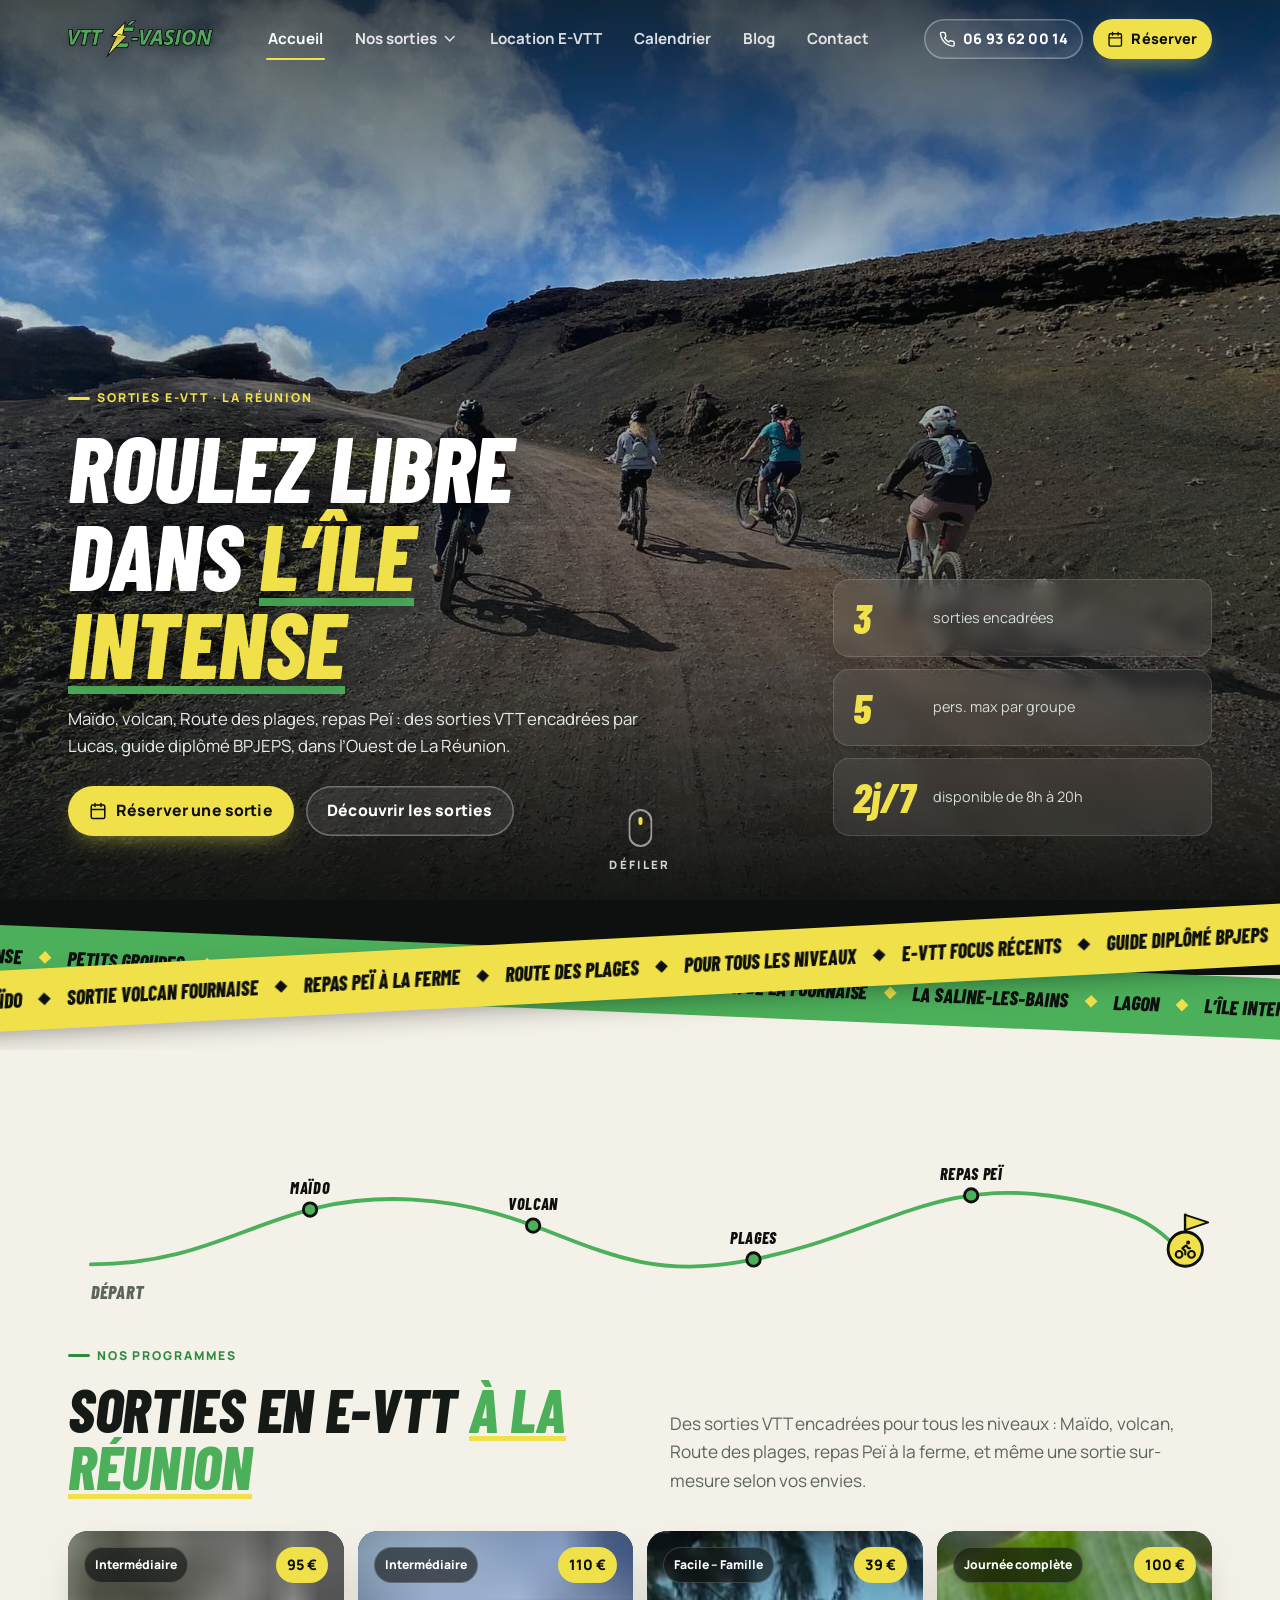
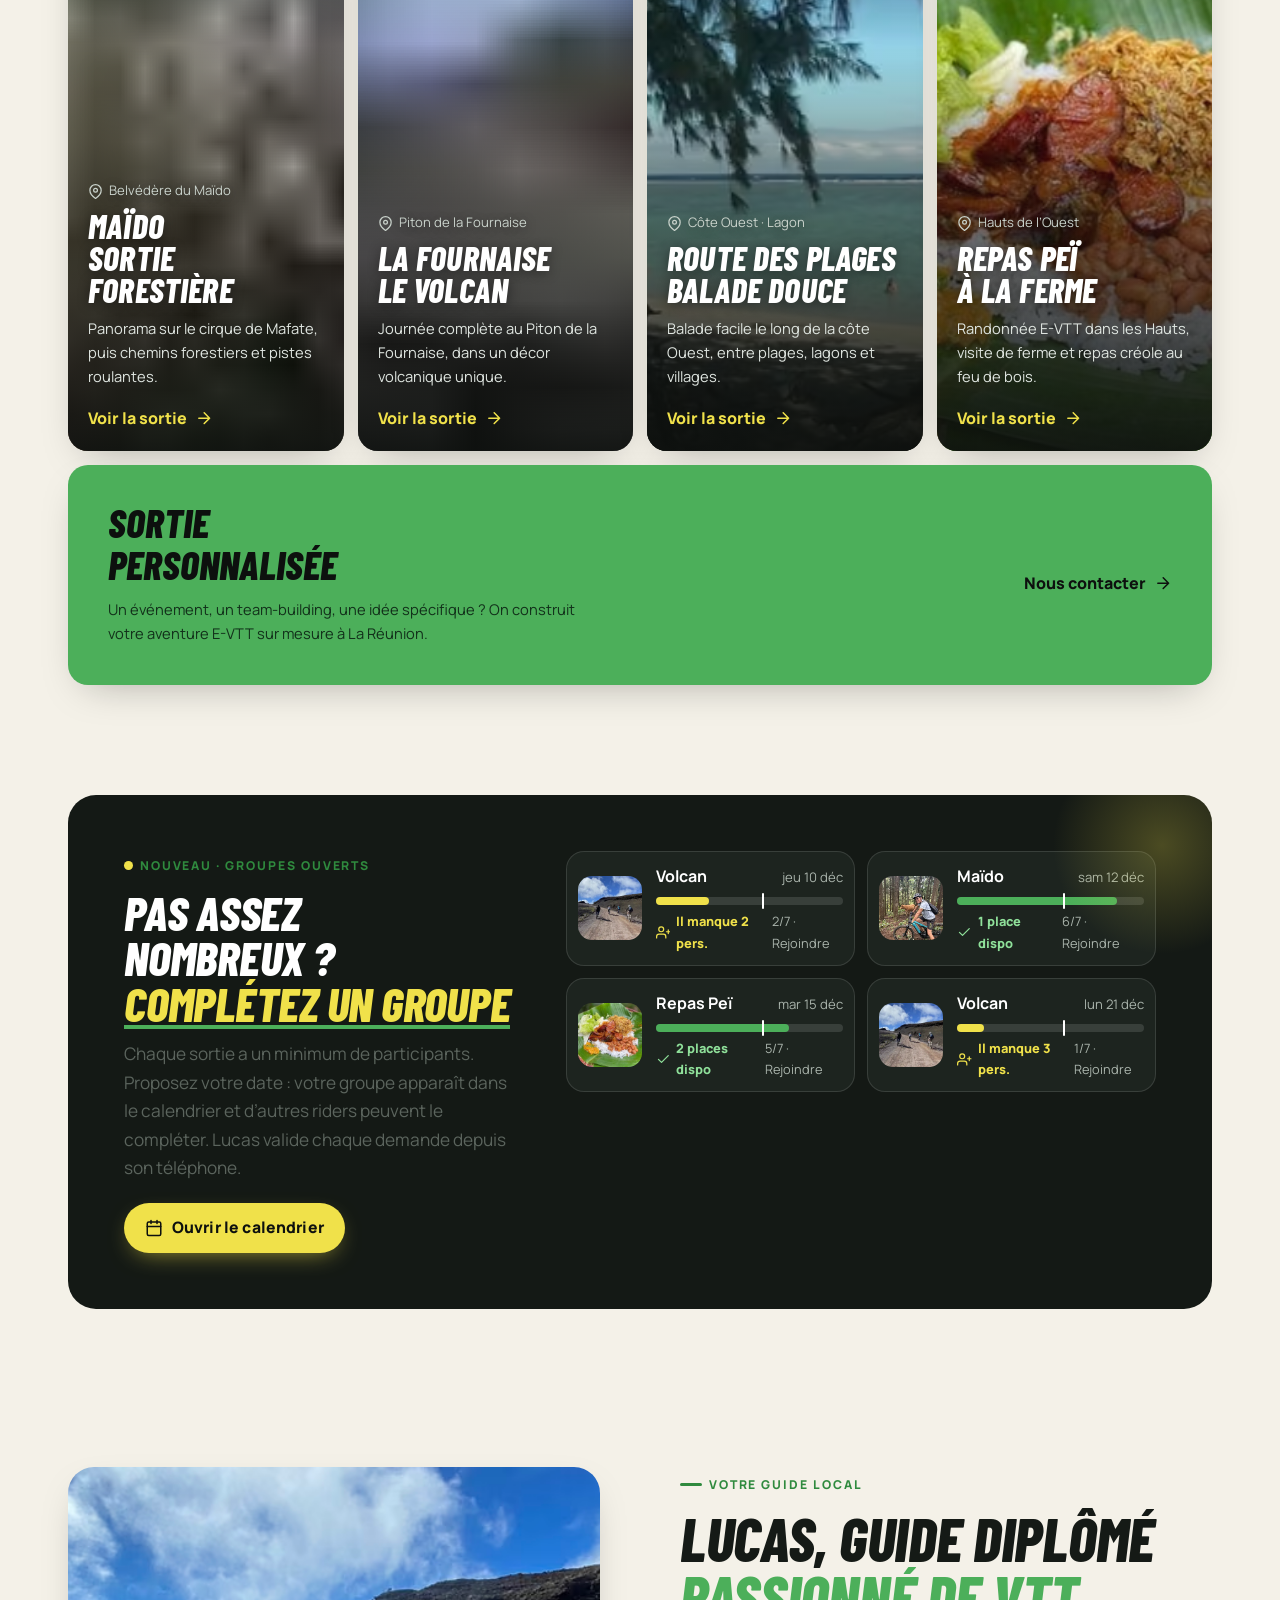
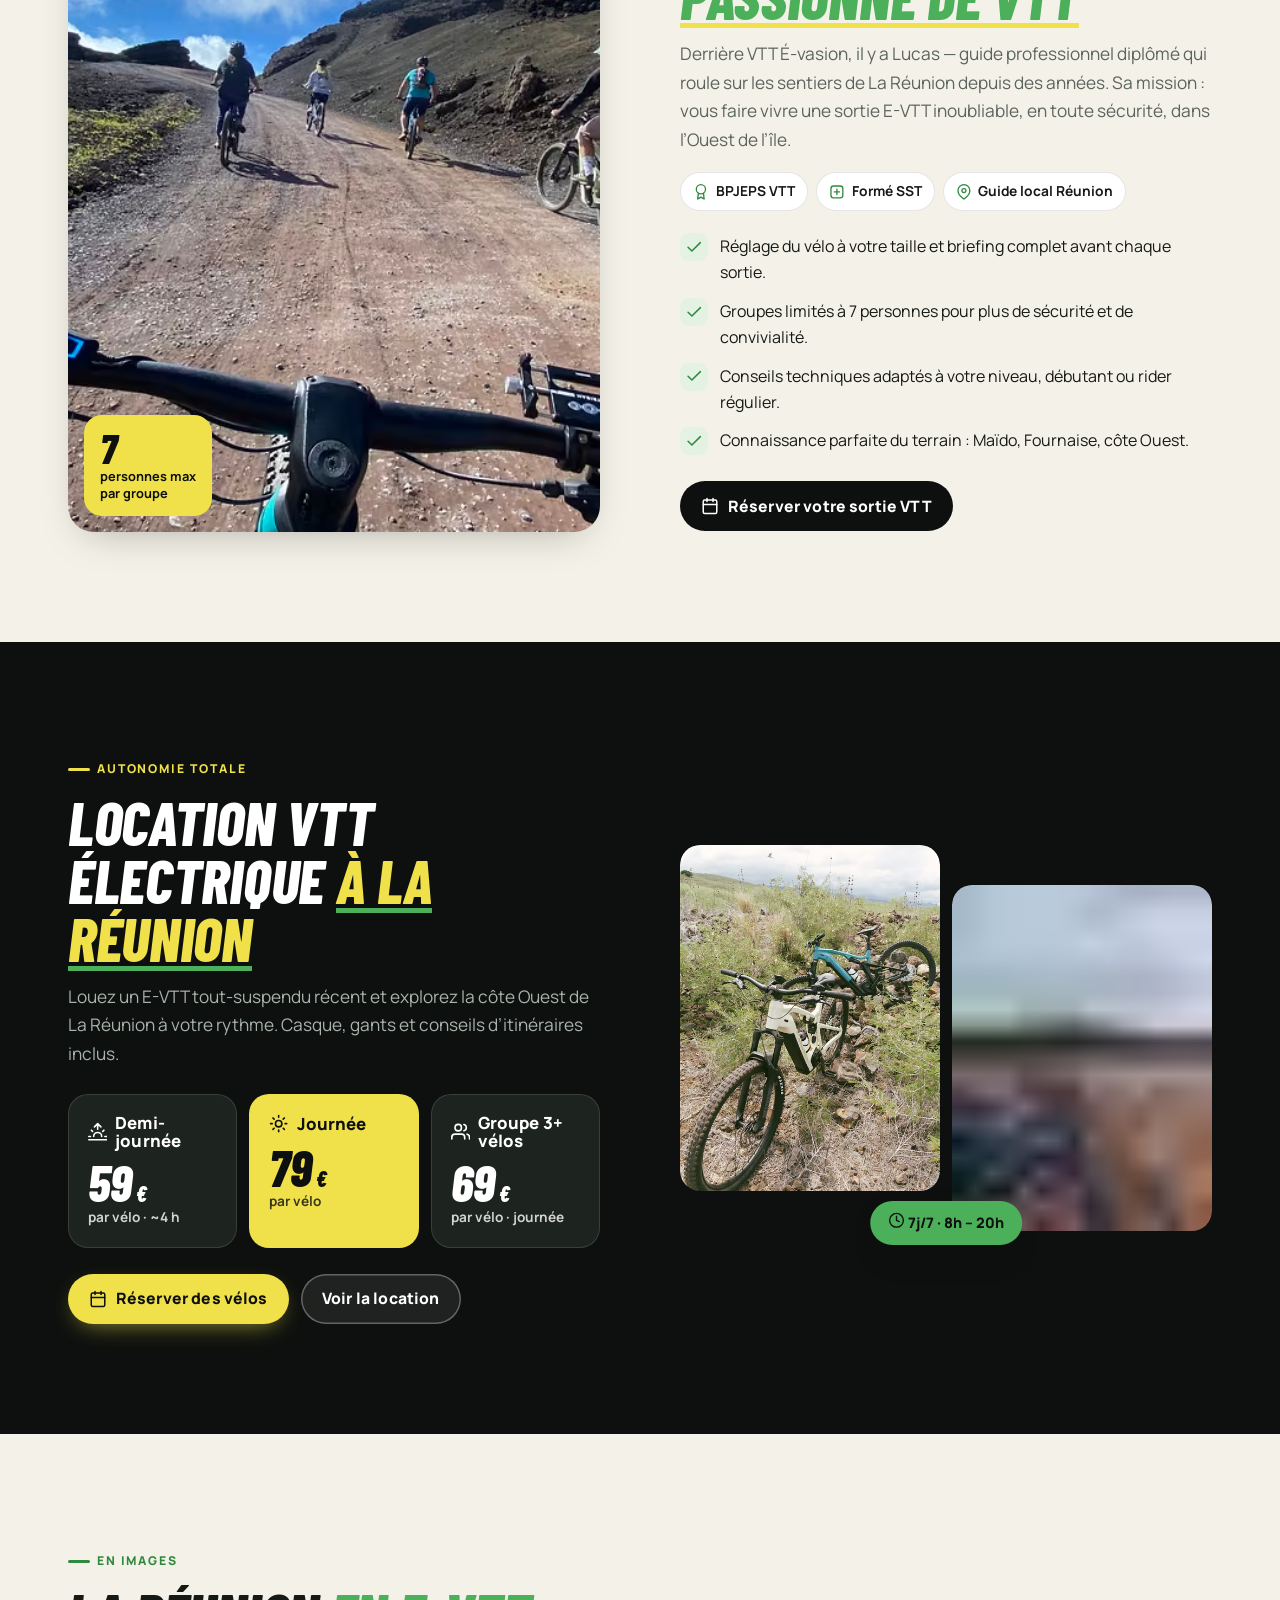
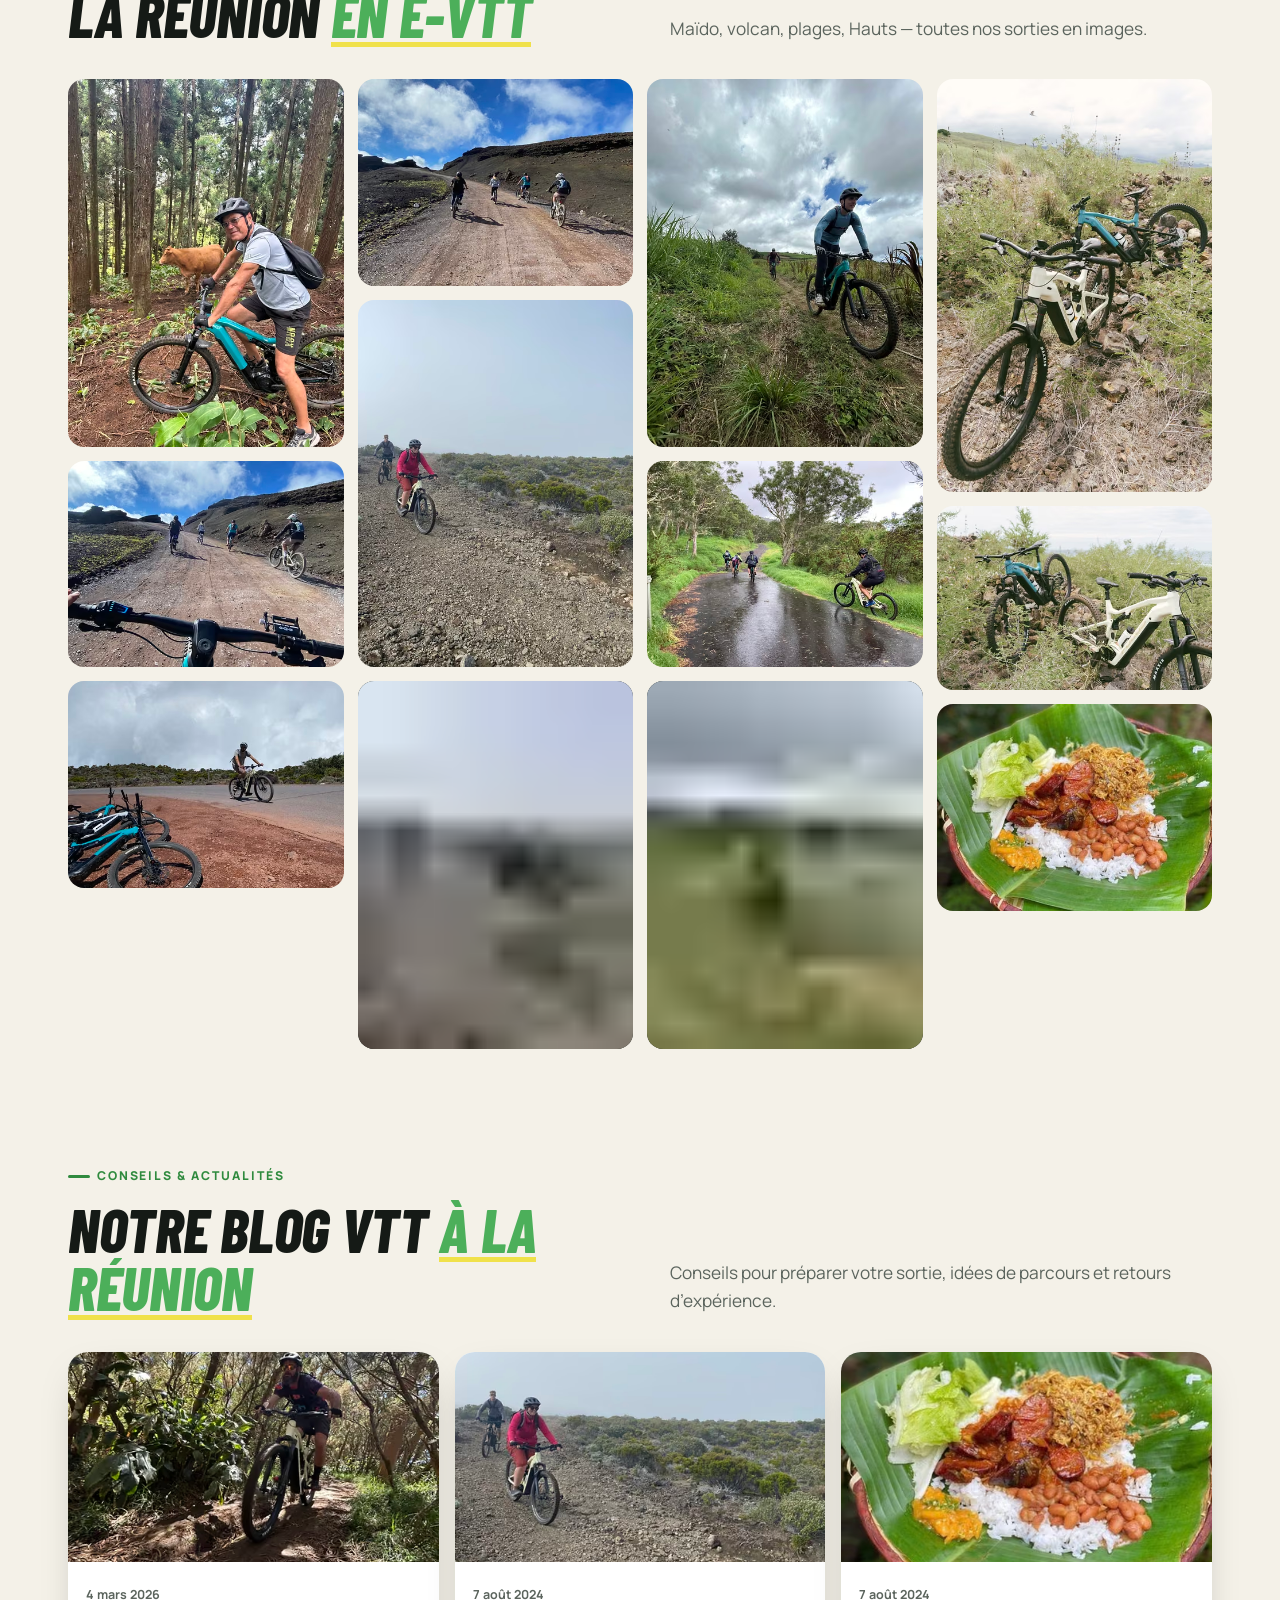
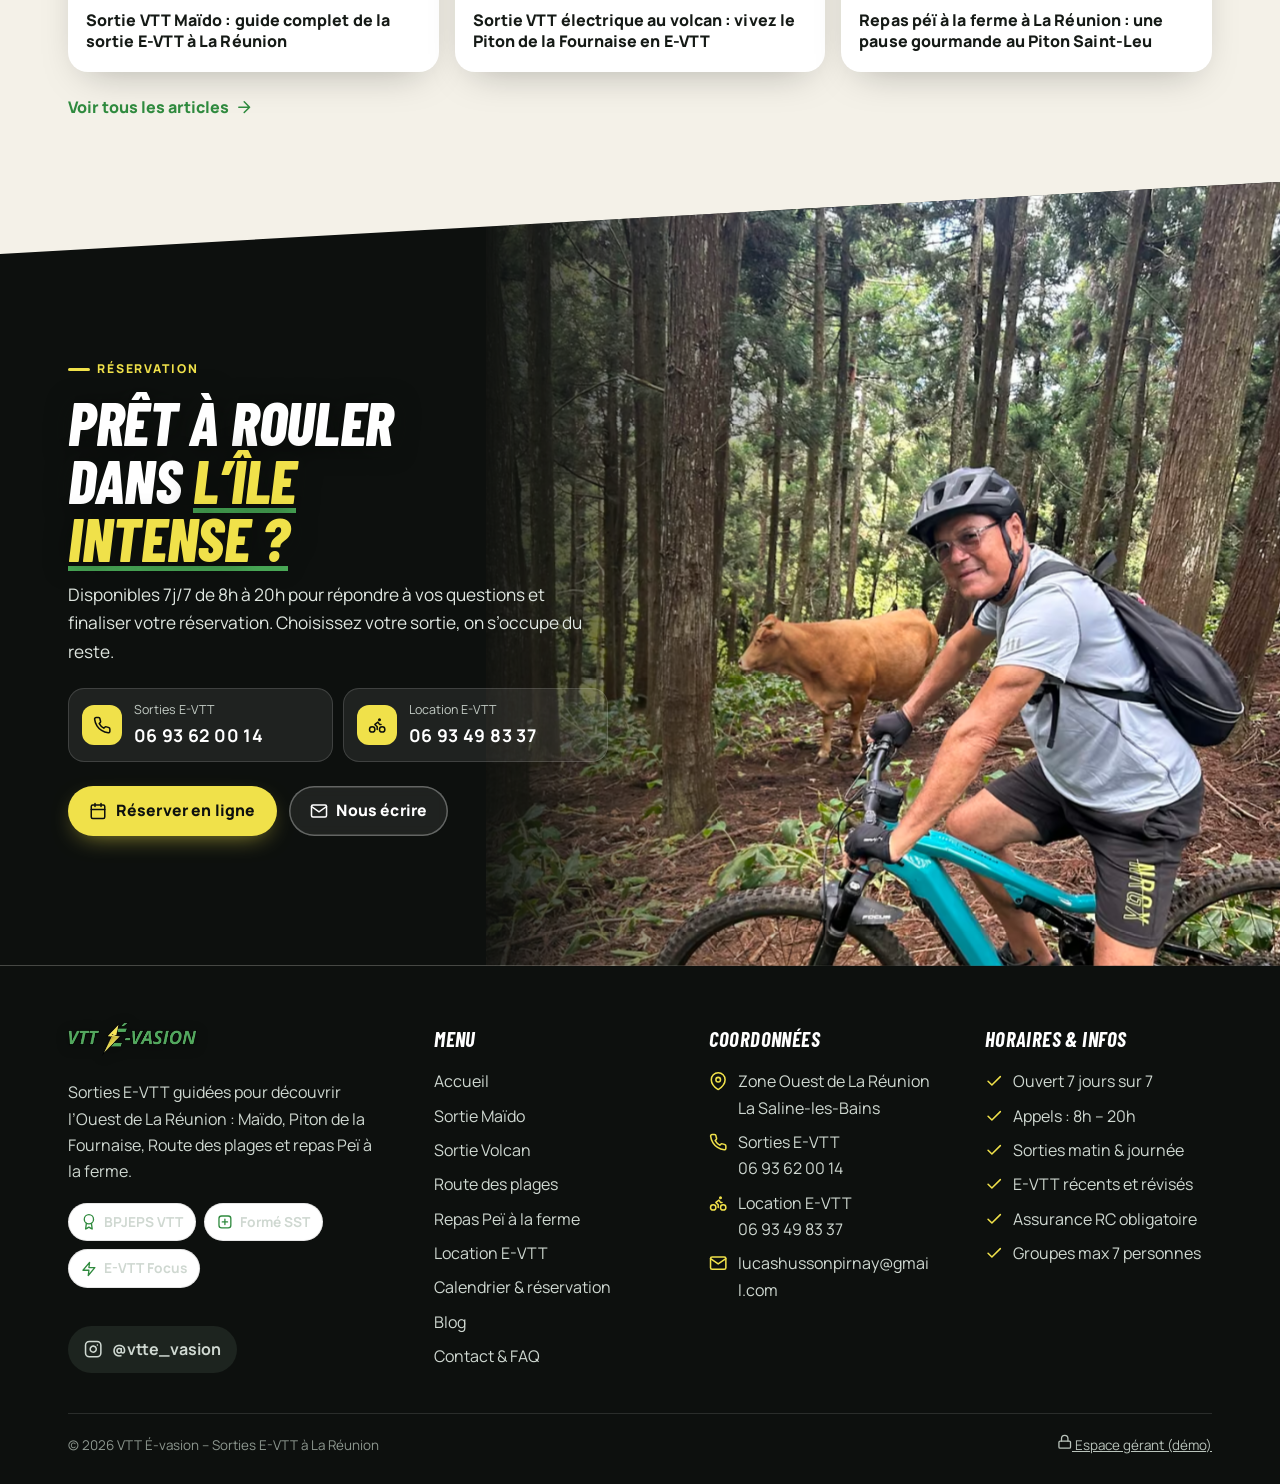
==== commit 83a5c85e: "Écran de chargement animé, photos qui chargent plus vite - Corrige la photo du héros absente sur ord" ====
--- a/index.html
+++ b/index.html
@@ -17,12 +17,22 @@
 <link rel="preconnect" href="https://fonts.googleapis.com">
 <link rel="preconnect" href="https://fonts.gstatic.com" crossorigin>
 <link href="https://fonts.googleapis.com/css2?family=Barlow+Condensed:ital,wght@0,700;1,700;1,800&family=Manrope:wght@400;500;600;700;800&display=swap" rel="stylesheet">
-<link rel="stylesheet" href="assets/css/style.css?v=4cf95202">
-<script>(function(d){if(!matchMedia('(prefers-reduced-motion: reduce)').matches){d.classList.add('js-motion');setTimeout(function(){if(!window.__motion)d.classList.remove('js-motion')},3000)}})(document.documentElement)</script><script type="application/ld+json">{"@context":"https://schema.org","@type":"SportsActivityLocation","name":"VTT É-vasion","description":"Sorties E-VTT guidées et location de VTT électriques dans l’Ouest de La Réunion.","telephone":"+262693620014","email":"lucashussonpirnay@gmail.com","url":"https://vtte-vasion.fr/","address":{"@type":"PostalAddress","addressLocality":"La Saline-les-Bains","addressRegion":"La Réunion","addressCountry":"FR"},"openingHours":"Mo-Su 08:00-20:00","sameAs":["https://www.instagram.com/vtte_vasion/"]}</script>
+<link rel="stylesheet" href="assets/css/style.css?v=8a3c900a">
+<script>(function(d){var r=matchMedia('(prefers-reduced-motion: reduce)').matches;if(!r){d.classList.add('js-motion');setTimeout(function(){if(!window.__motion)d.classList.remove('js-motion')},3000)}try{if(!r&&!sessionStorage.getItem('ve-intro')){d.classList.add('has-loader');setTimeout(function(){d.classList.remove('has-loader')},6000)}}catch(e){}})(document.documentElement)</script><link rel="preload" as="image" type="image/avif" href="assets/img/volcan-groupe-piste-m.avif" media="(max-width: 767px) and (orientation: portrait)" fetchpriority="high">
+<link rel="preload" as="image" type="image/avif" imagesrcset="assets/img/volcan-groupe-piste-480.avif 480w, assets/img/volcan-groupe-piste-720.avif 720w, assets/img/volcan-groupe-piste-960.avif 960w, assets/img/volcan-groupe-piste-1600.avif 1600w, assets/img/volcan-groupe-piste-2400.avif 2400w" imagesizes="100vw" media="(min-width: 768px), (orientation: landscape)" fetchpriority="high">
+<script type="application/ld+json">{"@context":"https://schema.org","@type":"SportsActivityLocation","name":"VTT É-vasion","description":"Sorties E-VTT guidées et location de VTT électriques dans l’Ouest de La Réunion.","telephone":"+262693620014","email":"lucashussonpirnay@gmail.com","url":"https://vtte-vasion.fr/","address":{"@type":"PostalAddress","addressLocality":"La Saline-les-Bains","addressRegion":"La Réunion","addressCountry":"FR"},"openingHours":"Mo-Su 08:00-20:00","sameAs":["https://www.instagram.com/vtte_vasion/"]}</script>
 </head>
 <body>
 <a class="skip" href="#main">Aller au contenu</a>
 <svg width="0" height="0" style="position:absolute" aria-hidden="true"><defs><symbol id="i-phone" viewBox="0 0 24 24"><path d="M22 16.92v3a2 2 0 0 1-2.18 2 19.79 19.79 0 0 1-8.63-3.07 19.5 19.5 0 0 1-6-6 19.79 19.79 0 0 1-3.07-8.67A2 2 0 0 1 4.11 2h3a2 2 0 0 1 2 1.72c.13.96.36 1.9.7 2.81a2 2 0 0 1-.45 2.11L8.09 9.91a16 16 0 0 0 6 6l1.27-1.27a2 2 0 0 1 2.11-.45c.91.34 1.85.57 2.81.7A2 2 0 0 1 22 16.92z"/></symbol><symbol id="i-cal" viewBox="0 0 24 24"><rect x="3" y="4" width="18" height="18" rx="2"/><path d="M16 2v4M8 2v4M3 10h18"/></symbol><symbol id="i-users" viewBox="0 0 24 24"><path d="M17 21v-2a4 4 0 0 0-4-4H5a4 4 0 0 0-4 4v2"/><circle cx="9" cy="7" r="4"/><path d="M23 21v-2a4 4 0 0 0-3-3.87M16 3.13a4 4 0 0 1 0 7.75"/></symbol><symbol id="i-user-plus" viewBox="0 0 24 24"><path d="M16 21v-2a4 4 0 0 0-4-4H5a4 4 0 0 0-4 4v2"/><circle cx="8.5" cy="7" r="4"/><path d="M20 8v6M23 11h-6"/></symbol><symbol id="i-clock" viewBox="0 0 24 24"><circle cx="12" cy="12" r="10"/><path d="M12 6v6l4 2"/></symbol><symbol id="i-euro" viewBox="0 0 24 24"><path d="M18.5 7.5A7 7 0 1 0 18.5 16.5M4 10.5h10M4 13.5h10"/></symbol><symbol id="i-mountain" viewBox="0 0 24 24"><path d="m8 3 4 8 5-5 5 15H2L8 3z"/></symbol><symbol id="i-bike" viewBox="0 0 24 24"><circle cx="5.5" cy="17.5" r="3.5"/><circle cx="18.5" cy="17.5" r="3.5"/><circle cx="15" cy="5" r="1"/><path d="M12 17.5V14l-3-3 4-3 2 3h2"/></symbol><symbol id="i-pin" viewBox="0 0 24 24"><path d="M21 10c0 7-9 13-9 13s-9-6-9-13a9 9 0 0 1 18 0z"/><circle cx="12" cy="10" r="3"/></symbol><symbol id="i-check" viewBox="0 0 24 24"><path d="M20 6 9 17l-5-5"/></symbol><symbol id="i-arrow" viewBox="0 0 24 24"><path d="M5 12h14M12 5l7 7-7 7"/></symbol><symbol id="i-menu" viewBox="0 0 24 24"><path d="M3 7h18M3 12h18M3 17h12"/></symbol><symbol id="i-x" viewBox="0 0 24 24"><path d="M18 6 6 18M6 6l12 12"/></symbol><symbol id="i-insta" viewBox="0 0 24 24"><rect x="2" y="2" width="20" height="20" rx="5"/><path d="M16 11.37A4 4 0 1 1 12.63 8 4 4 0 0 1 16 11.37zM17.5 6.5h.01"/></symbol><symbol id="i-mail" viewBox="0 0 24 24"><path d="M4 4h16c1.1 0 2 .9 2 2v12c0 1.1-.9 2-2 2H4c-1.1 0-2-.9-2-2V6c0-1.1.9-2 2-2z"/><path d="m22 6-10 7L2 6"/></symbol><symbol id="i-bolt" viewBox="0 0 24 24"><path d="M13 2 3 14h9l-1 8 10-12h-9l1-8z"/></symbol><symbol id="i-shield" viewBox="0 0 24 24"><path d="M12 22s8-4 8-10V5l-8-3-8 3v7c0 6 8 10 8 10z"/></symbol><symbol id="i-bag" viewBox="0 0 24 24"><path d="M4 10a4 4 0 0 1 4-4h8a4 4 0 0 1 4 4v10a2 2 0 0 1-2 2H6a2 2 0 0 1-2-2z"/><path d="M8 10h8M8 15h8M9 6V4a1 1 0 0 1 1-1h4a1 1 0 0 1 1 1v2"/></symbol><symbol id="i-star" viewBox="0 0 24 24"><path d="m12 2 3.09 6.26L22 9.27l-5 4.87 1.18 6.88L12 17.77l-6.18 3.25L7 14.14 2 9.27l6.91-1.01L12 2z"/></symbol><symbol id="i-chev-down" viewBox="0 0 24 24"><path d="m6 9 6 6 6-6"/></symbol><symbol id="i-chev-left" viewBox="0 0 24 24"><path d="m15 18-6-6 6-6"/></symbol><symbol id="i-chev-right" viewBox="0 0 24 24"><path d="m9 18 6-6-6-6"/></symbol><symbol id="i-info" viewBox="0 0 24 24"><circle cx="12" cy="12" r="10"/><path d="M12 16v-4M12 8h.01"/></symbol><symbol id="i-share" viewBox="0 0 24 24"><circle cx="18" cy="5" r="3"/><circle cx="6" cy="12" r="3"/><circle cx="18" cy="19" r="3"/><path d="m8.59 13.51 6.83 3.98M15.41 6.51l-6.82 3.98"/></symbol><symbol id="i-sun" viewBox="0 0 24 24"><circle cx="12" cy="12" r="4"/><path d="M12 2v2M12 20v2M4.93 4.93l1.41 1.41M17.66 17.66l1.41 1.41M2 12h2M20 12h2M6.34 17.66l-1.41 1.41M19.07 4.93l-1.41 1.41"/></symbol><symbol id="i-sunrise" viewBox="0 0 24 24"><path d="M17 18a5 5 0 0 0-10 0M12 2v7M4.22 10.22l1.42 1.42M1 18h2M21 18h2M18.36 11.64l1.42-1.42M23 22H1M8 6l4-4 4 4"/></symbol><symbol id="i-flame" viewBox="0 0 24 24"><path d="M8.5 14.5A2.5 2.5 0 0 0 11 12c0-1.38-.5-2-1-3-1.07-2.14-.22-4.05 2-6 .5 2.5 2 4.9 4 6.5 2 1.6 3 3.5 3 5.5a7 7 0 1 1-14 0c0-1.15.43-2.29 1-3a2.5 2.5 0 0 0 2.5 2.5z"/></symbol><symbol id="i-leaf" viewBox="0 0 24 24"><path d="M11 20A7 7 0 0 1 9.8 6.1C15.5 5 17 4.48 19 2c1 2 2 4.18 2 8 0 5.5-4.78 10-10 10z"/><path d="M2 21c0-3 1.85-5.36 5.08-6C9.5 14.52 12 13 13 12"/></symbol><symbol id="i-map" viewBox="0 0 24 24"><path d="m1 6 7-4 8 4 7-4v16l-7 4-8-4-7 4z"/><path d="M8 2v16M16 6v16"/></symbol><symbol id="i-wave" viewBox="0 0 24 24"><path d="M2 7c.6.5 1.2 1 2.5 1 2.5 0 2.5-2 5-2 2.6 0 2.4 2 5 2 2.5 0 2.5-2 5-2 1.3 0 1.9.5 2.5 1M2 13c.6.5 1.2 1 2.5 1 2.5 0 2.5-2 5-2 2.6 0 2.4 2 5 2 2.5 0 2.5-2 5-2 1.3 0 1.9.5 2.5 1M2 19c.6.5 1.2 1 2.5 1 2.5 0 2.5-2 5-2 2.6 0 2.4 2 5 2 2.5 0 2.5-2 5-2 1.3 0 1.9.5 2.5 1"/></symbol><symbol id="i-plus" viewBox="0 0 24 24"><path d="M12 5v14M5 12h14"/></symbol><symbol id="i-minus" viewBox="0 0 24 24"><path d="M5 12h14"/></symbol><symbol id="i-bell" viewBox="0 0 24 24"><path d="M18 8A6 6 0 0 0 6 8c0 7-3 9-3 9h18s-3-2-3-9M13.73 21a2 2 0 0 1-3.46 0"/></symbol><symbol id="i-sliders" viewBox="0 0 24 24"><path d="M4 21v-7M4 10V3M12 21v-9M12 8V3M20 21v-5M20 12V3M1 14h6M9 8h6M17 16h6"/></symbol><symbol id="i-list" viewBox="0 0 24 24"><path d="M8 6h13M8 12h13M8 18h13M3 6h.01M3 12h.01M3 18h.01"/></symbol><symbol id="i-alert" viewBox="0 0 24 24"><path d="M10.29 3.86 1.82 18a2 2 0 0 0 1.71 3h16.94a2 2 0 0 0 1.71-3L13.71 3.86a2 2 0 0 0-3.42 0z"/><path d="M12 9v4M12 17h.01"/></symbol><symbol id="i-msg" viewBox="0 0 24 24"><path d="M21 15a2 2 0 0 1-2 2H7l-4 4V5a2 2 0 0 1 2-2h14a2 2 0 0 1 2 2z"/></symbol><symbol id="i-award" viewBox="0 0 24 24"><circle cx="12" cy="8" r="7"/><path d="M8.21 13.89 7 23l5-3 5 3-1.21-9.12"/></symbol><symbol id="i-cross" viewBox="0 0 24 24"><rect x="3" y="3" width="18" height="18" rx="4"/><path d="M12 8v8M8 12h8"/></symbol><symbol id="i-utensils" viewBox="0 0 24 24"><path d="M3 2v7c0 1.1.9 2 2 2h4a2 2 0 0 0 2-2V2M7 2v20M21 15V2a5 5 0 0 0-5 5v6c0 1.1.9 2 2 2h3zm0 0v7"/></symbol><symbol id="i-camera" viewBox="0 0 24 24"><path d="M23 19a2 2 0 0 1-2 2H3a2 2 0 0 1-2-2V8a2 2 0 0 1 2-2h4l2-3h6l2 3h4a2 2 0 0 1 2 2z"/><circle cx="12" cy="13" r="4"/></symbol><symbol id="i-home" viewBox="0 0 24 24"><path d="m3 9 9-7 9 7v11a2 2 0 0 1-2 2H5a2 2 0 0 1-2-2z"/><path d="M9 22V12h6v10"/></symbol><symbol id="i-lock" viewBox="0 0 24 24"><rect x="3" y="11" width="18" height="11" rx="2"/><path d="M7 11V7a5 5 0 0 1 10 0v4"/></symbol><symbol id="i-refresh" viewBox="0 0 24 24"><path d="M23 4v6h-6M1 20v-6h6"/><path d="M3.51 9a9 9 0 0 1 14.85-3.36L23 10M1 14l4.64 4.36A9 9 0 0 0 20.49 15"/></symbol><symbol id="i-copy" viewBox="0 0 24 24"><rect x="9" y="9" width="13" height="13" rx="2"/><path d="M5 15H4a2 2 0 0 1-2-2V4a2 2 0 0 1 2-2h9a2 2 0 0 1 2 2v1"/></symbol><symbol id="i-van" viewBox="0 0 24 24"><path d="M1 4h14v12H1zM15 8h4l4 4v4h-8z"/><circle cx="5.5" cy="18.5" r="2.5"/><circle cx="18.5" cy="18.5" r="2.5"/></symbol><symbol id="i-phonebox" viewBox="0 0 24 24"><rect x="5" y="2" width="14" height="20" rx="2"/><path d="M12 18h.01"/></symbol><symbol id="i-trash" viewBox="0 0 24 24"><path d="M3 6h18M19 6v14a2 2 0 0 1-2 2H7a2 2 0 0 1-2-2V6m3 0V4a2 2 0 0 1 2-2h4a2 2 0 0 1 2 2v2"/></symbol><symbol id="i-ext" viewBox="0 0 24 24"><path d="M18 13v6a2 2 0 0 1-2 2H5a2 2 0 0 1-2-2V8a2 2 0 0 1 2-2h6M15 3h6v6M10 14 21 3"/></symbol></defs></svg>
+<div class="loader" aria-hidden="true" data-loader>
+  <div class="ld-inner">
+    <svg class="ld-bolt" viewBox="0 0 24 24"><path d="M13 2 3 14h9l-1 8 10-12h-9l1-8z"/></svg>
+    <img class="ld-logo" src="assets/img/logo.webp" width="483" height="127" alt="">
+    <div class="ld-track" data-loader-track><i></i><span class="ld-bike"><svg class="i"><use href="#i-bike"/></svg></span></div>
+    <p class="ld-txt">L’île intense arrive…</p>
+  </div>
+</div>
 <header class="site-header" data-header>
   <div class="container bar">
     <a class="brand" href="index.html" aria-label="VTT É-vasion, accueil"><img src="assets/img/logo.webp" width="483" height="127" alt="VTT É-vasion"></a>
@@ -70,10 +80,10 @@
 
 <section class="hero">
   <div class="hero-media" aria-hidden="true">
-    <picture><source media="(max-width: 767px) and (orientation: portrait)" srcset="assets/img/volcan-groupe-piste-m.webp"><img src="assets/img/volcan-groupe-piste-undefined.webp" srcset="" sizes="100vw" width="2560" height="1920" alt="" fetchpriority="high"></picture>
-    <picture><source media="(max-width: 767px) and (orientation: portrait)" srcset="assets/img/groupe-route-foret-m.webp"><img src="assets/img/groupe-route-foret-960.webp" srcset="assets/img/groupe-route-foret-480.webp 480w, assets/img/groupe-route-foret-960.webp 960w, assets/img/groupe-route-foret-1600.webp 1600w, assets/img/groupe-route-foret-2400.webp 2400w" sizes="100vw" width="2560" height="1920" alt="" loading="lazy" decoding="async"></picture>
-    <picture><source media="(max-width: 767px) and (orientation: portrait)" srcset="assets/img/volcan-guidon-m.webp"><img src="assets/img/volcan-guidon-960.webp" srcset="assets/img/volcan-guidon-480.webp 480w, assets/img/volcan-guidon-960.webp 960w, assets/img/volcan-guidon-1600.webp 1600w, assets/img/volcan-guidon-2400.webp 2400w" sizes="100vw" width="2560" height="1920" alt="" loading="lazy" decoding="async"></picture>
-    <picture><source media="(max-width: 767px) and (orientation: portrait)" srcset="assets/img/location-velos-2-m.webp"><img src="assets/img/location-velos-2-960.webp" srcset="assets/img/location-velos-2-480.webp 480w, assets/img/location-velos-2-960.webp 960w, assets/img/location-velos-2-1600.webp 1600w, assets/img/location-velos-2-2400.webp 2400w" sizes="100vw" width="2560" height="1707" alt="" loading="lazy" decoding="async"></picture>
+    <picture class="is-active"><source media="(max-width: 767px) and (orientation: portrait)" type="image/avif" srcset="assets/img/volcan-groupe-piste-m.avif"><source media="(max-width: 767px) and (orientation: portrait)" srcset="assets/img/volcan-groupe-piste-m.webp"><source type="image/avif" srcset="assets/img/volcan-groupe-piste-480.avif 480w, assets/img/volcan-groupe-piste-720.avif 720w, assets/img/volcan-groupe-piste-960.avif 960w, assets/img/volcan-groupe-piste-1600.avif 1600w, assets/img/volcan-groupe-piste-2400.avif 2400w" sizes="100vw"><img src="assets/img/volcan-groupe-piste-960.webp" srcset="assets/img/volcan-groupe-piste-480.webp 480w, assets/img/volcan-groupe-piste-720.webp 720w, assets/img/volcan-groupe-piste-960.webp 960w, assets/img/volcan-groupe-piste-1600.webp 1600w, assets/img/volcan-groupe-piste-2400.webp 2400w" sizes="100vw" width="2560" height="1920" alt="" fetchpriority="high" style="background-image:url([data-uri])"></picture>
+    <picture><source media="(max-width: 767px) and (orientation: portrait)" type="image/avif" srcset="assets/img/groupe-route-foret-m.avif"><source media="(max-width: 767px) and (orientation: portrait)" srcset="assets/img/groupe-route-foret-m.webp"><source type="image/avif" srcset="assets/img/groupe-route-foret-480.avif 480w, assets/img/groupe-route-foret-720.avif 720w, assets/img/groupe-route-foret-960.avif 960w, assets/img/groupe-route-foret-1600.avif 1600w, assets/img/groupe-route-foret-2400.avif 2400w" sizes="100vw"><img src="assets/img/groupe-route-foret-960.webp" srcset="assets/img/groupe-route-foret-480.webp 480w, assets/img/groupe-route-foret-720.webp 720w, assets/img/groupe-route-foret-960.webp 960w, assets/img/groupe-route-foret-1600.webp 1600w, assets/img/groupe-route-foret-2400.webp 2400w" sizes="100vw" width="2560" height="1920" alt="" loading="lazy" decoding="async" style="background-image:url([data-uri])"></picture>
+    <picture><source media="(max-width: 767px) and (orientation: portrait)" type="image/avif" srcset="assets/img/volcan-guidon-m.avif"><source media="(max-width: 767px) and (orientation: portrait)" srcset="assets/img/volcan-guidon-m.webp"><source type="image/avif" srcset="assets/img/volcan-guidon-480.avif 480w, assets/img/volcan-guidon-720.avif 720w, assets/img/volcan-guidon-960.avif 960w, assets/img/volcan-guidon-1600.avif 1600w, assets/img/volcan-guidon-2400.avif 2400w" sizes="100vw"><img src="assets/img/volcan-guidon-960.webp" srcset="assets/img/volcan-guidon-480.webp 480w, assets/img/volcan-guidon-720.webp 720w, assets/img/volcan-guidon-960.webp 960w, assets/img/volcan-guidon-1600.webp 1600w, assets/img/volcan-guidon-2400.webp 2400w" sizes="100vw" width="2560" height="1920" alt="" loading="lazy" decoding="async" style="background-image:url([data-uri])"></picture>
+    <picture><source media="(max-width: 767px) and (orientation: portrait)" type="image/avif" srcset="assets/img/location-velos-2-m.avif"><source media="(max-width: 767px) and (orientation: portrait)" srcset="assets/img/location-velos-2-m.webp"><source type="image/avif" srcset="assets/img/location-velos-2-480.avif 480w, assets/img/location-velos-2-720.avif 720w, assets/img/location-velos-2-960.avif 960w, assets/img/location-velos-2-1600.avif 1600w, assets/img/location-velos-2-2400.avif 2400w" sizes="100vw"><img src="assets/img/location-velos-2-960.webp" srcset="assets/img/location-velos-2-480.webp 480w, assets/img/location-velos-2-720.webp 720w, assets/img/location-velos-2-960.webp 960w, assets/img/location-velos-2-1600.webp 1600w, assets/img/location-velos-2-2400.webp 2400w" sizes="100vw" width="2560" height="1707" alt="" loading="lazy" decoding="async" style="background-image:url([data-uri])"></picture>
   </div>
   <div class="container hero-content">
     <div class="hero-grid">
@@ -127,7 +137,7 @@
     </div>
     <div class="rail">
       <a class="trip reveal" href="sortie-maido.html">
-  <img src="assets/img/maido-mafate-960.webp" srcset="assets/img/maido-mafate-480.webp 480w, assets/img/maido-mafate-960.webp 960w, assets/img/maido-mafate-1600.webp 1600w" sizes="(min-width:1024px) 25vw, (min-width:640px) 46vw, 82vw" width="1920" height="2560" alt="Sortie E-VTT au Maïdo avec vue sur Mafate, La Réunion" loading="lazy" decoding="async">
+  <picture><source type="image/avif" srcset="assets/img/maido-mafate-480.avif 480w, assets/img/maido-mafate-720.avif 720w, assets/img/maido-mafate-960.avif 960w, assets/img/maido-mafate-1600.avif 1600w" sizes="(min-width:1024px) 25vw, (min-width:640px) 46vw, 82vw"><img src="assets/img/maido-mafate-960.webp" srcset="assets/img/maido-mafate-480.webp 480w, assets/img/maido-mafate-720.webp 720w, assets/img/maido-mafate-960.webp 960w, assets/img/maido-mafate-1600.webp 1600w" sizes="(min-width:1024px) 25vw, (min-width:640px) 46vw, 82vw" width="1920" height="2560" alt="Sortie E-VTT au Maïdo avec vue sur Mafate, La Réunion" loading="lazy" decoding="async" style="background-image:url([data-uri])"></picture>
   <div class="tags"><span class="tag">Intermédiaire</span><span class="tag price">95 €</span></div>
   <span class="where"><svg class="i" aria-hidden="true"><use href="#i-pin"/></svg> Belvédère du Maïdo</span>
   <h3>Maïdo<br>Sortie forestière</h3>
@@ -135,7 +145,7 @@
   <span class="go">Voir la sortie <svg class="i" aria-hidden="true"><use href="#i-arrow"/></svg></span>
 </a>
       <a class="trip reveal" href="sortie-volcan.html">
-  <img src="assets/img/volcan-guidon-960.webp" srcset="assets/img/volcan-guidon-480.webp 480w, assets/img/volcan-guidon-960.webp 960w, assets/img/volcan-guidon-1600.webp 1600w, assets/img/volcan-guidon-2400.webp 2400w" sizes="(min-width:1024px) 25vw, (min-width:640px) 46vw, 82vw" width="2560" height="1920" alt="Sortie E-VTT au Piton de la Fournaise, La Réunion" loading="lazy" decoding="async">
+  <picture><source type="image/avif" srcset="assets/img/volcan-guidon-480.avif 480w, assets/img/volcan-guidon-720.avif 720w, assets/img/volcan-guidon-960.avif 960w, assets/img/volcan-guidon-1600.avif 1600w, assets/img/volcan-guidon-2400.avif 2400w" sizes="(min-width:1024px) 25vw, (min-width:640px) 46vw, 82vw"><img src="assets/img/volcan-guidon-960.webp" srcset="assets/img/volcan-guidon-480.webp 480w, assets/img/volcan-guidon-720.webp 720w, assets/img/volcan-guidon-960.webp 960w, assets/img/volcan-guidon-1600.webp 1600w, assets/img/volcan-guidon-2400.webp 2400w" sizes="(min-width:1024px) 25vw, (min-width:640px) 46vw, 82vw" width="2560" height="1920" alt="Sortie E-VTT au Piton de la Fournaise, La Réunion" loading="lazy" decoding="async" style="background-image:url([data-uri])"></picture>
   <div class="tags"><span class="tag">Intermédiaire</span><span class="tag price">110 €</span></div>
   <span class="where"><svg class="i" aria-hidden="true"><use href="#i-pin"/></svg> Piton de la Fournaise</span>
   <h3>La Fournaise<br>Le volcan</h3>
@@ -143,7 +153,7 @@
   <span class="go">Voir la sortie <svg class="i" aria-hidden="true"><use href="#i-arrow"/></svg></span>
 </a>
       <a class="trip reveal" href="sortie-route-des-plages.html">
-  <img src="assets/img/route-des-plages-960.webp" srcset="assets/img/route-des-plages-480.webp 480w, assets/img/route-des-plages-960.webp 960w" sizes="(min-width:1024px) 25vw, (min-width:640px) 46vw, 82vw" width="1280" height="680" alt="Sortie E-VTT Route des plages, côte Ouest de La Réunion" loading="lazy" decoding="async">
+  <picture><source type="image/avif" srcset="assets/img/route-des-plages-480.avif 480w, assets/img/route-des-plages-720.avif 720w, assets/img/route-des-plages-960.avif 960w" sizes="(min-width:1024px) 25vw, (min-width:640px) 46vw, 82vw"><img src="assets/img/route-des-plages-960.webp" srcset="assets/img/route-des-plages-480.webp 480w, assets/img/route-des-plages-720.webp 720w, assets/img/route-des-plages-960.webp 960w" sizes="(min-width:1024px) 25vw, (min-width:640px) 46vw, 82vw" width="1280" height="680" alt="Sortie E-VTT Route des plages, côte Ouest de La Réunion" loading="lazy" decoding="async" style="background-image:url([data-uri])"></picture>
   <div class="tags"><span class="tag">Facile – Famille</span><span class="tag price">39 €</span></div>
   <span class="where"><svg class="i" aria-hidden="true"><use href="#i-pin"/></svg> Côte Ouest · Lagon</span>
   <h3>Route des plages<br>Balade douce</h3>
@@ -151,7 +161,7 @@
   <span class="go">Voir la sortie <svg class="i" aria-hidden="true"><use href="#i-arrow"/></svg></span>
 </a>
       <a class="trip reveal" href="sortie-repas-pei.html">
-  <img src="assets/img/repas-pei-assiette-960.webp" srcset="assets/img/repas-pei-assiette-480.webp 480w, assets/img/repas-pei-assiette-960.webp 960w, assets/img/repas-pei-assiette-1600.webp 1600w, assets/img/repas-pei-assiette-2400.webp 2400w" sizes="(min-width:1024px) 25vw, (min-width:640px) 46vw, 82vw" width="2560" height="1920" alt="Sortie E-VTT et repas Peï créole à la ferme, La Réunion" loading="lazy" decoding="async">
+  <picture><source type="image/avif" srcset="assets/img/repas-pei-assiette-480.avif 480w, assets/img/repas-pei-assiette-720.avif 720w, assets/img/repas-pei-assiette-960.avif 960w, assets/img/repas-pei-assiette-1600.avif 1600w, assets/img/repas-pei-assiette-2400.avif 2400w" sizes="(min-width:1024px) 25vw, (min-width:640px) 46vw, 82vw"><img src="assets/img/repas-pei-assiette-960.webp" srcset="assets/img/repas-pei-assiette-480.webp 480w, assets/img/repas-pei-assiette-720.webp 720w, assets/img/repas-pei-assiette-960.webp 960w, assets/img/repas-pei-assiette-1600.webp 1600w, assets/img/repas-pei-assiette-2400.webp 2400w" sizes="(min-width:1024px) 25vw, (min-width:640px) 46vw, 82vw" width="2560" height="1920" alt="Sortie E-VTT et repas Peï créole à la ferme, La Réunion" loading="lazy" decoding="async" style="background-image:url([data-uri])"></picture>
   <div class="tags"><span class="tag">Journée complète</span><span class="tag price">100 €</span></div>
   <span class="where"><svg class="i" aria-hidden="true"><use href="#i-pin"/></svg> Hauts de l’Ouest</span>
   <h3>Repas Peï<br>À la ferme</h3>
@@ -183,7 +193,7 @@
 <section class="section">
   <div class="container split">
     <div class="media-frame reveal">
-      <img src="assets/img/volcan-guidon-960.webp" srcset="assets/img/volcan-guidon-480.webp 480w, assets/img/volcan-guidon-960.webp 960w, assets/img/volcan-guidon-1600.webp 1600w, assets/img/volcan-guidon-2400.webp 2400w" sizes="(min-width:1024px) 50vw, 100vw" width="2560" height="1920" alt="Lucas, guide diplômé BPJEPS de VTT É-vasion, au volcan" loading="lazy" decoding="async">
+      <picture><source type="image/avif" srcset="assets/img/volcan-guidon-480.avif 480w, assets/img/volcan-guidon-720.avif 720w, assets/img/volcan-guidon-960.avif 960w, assets/img/volcan-guidon-1600.avif 1600w, assets/img/volcan-guidon-2400.avif 2400w" sizes="(min-width:1024px) 50vw, 100vw"><img src="assets/img/volcan-guidon-960.webp" srcset="assets/img/volcan-guidon-480.webp 480w, assets/img/volcan-guidon-720.webp 720w, assets/img/volcan-guidon-960.webp 960w, assets/img/volcan-guidon-1600.webp 1600w, assets/img/volcan-guidon-2400.webp 2400w" sizes="(min-width:1024px) 50vw, 100vw" width="2560" height="1920" alt="Lucas, guide diplômé BPJEPS de VTT É-vasion, au volcan" loading="lazy" decoding="async" style="background-image:url([data-uri])"></picture>
       <div class="media-badge"><b>7</b><span>personnes max<br>par groupe</span></div>
     </div>
     <div>
@@ -205,8 +215,8 @@
 <section class="section dark">
   <div class="container split rev">
     <div class="stack-img reveal">
-      <img src="assets/img/location-velos-960.webp" srcset="assets/img/location-velos-480.webp 480w, assets/img/location-velos-960.webp 960w, assets/img/location-velos-1600.webp 1600w" sizes="(min-width:1024px) 25vw, 50vw" width="1707" height="2560" alt="E-VTT tout-suspendu en location à La Réunion" loading="lazy" decoding="async">
-      <img src="assets/img/volcan-velos-focus-960.webp" srcset="assets/img/volcan-velos-focus-480.webp 480w, assets/img/volcan-velos-focus-960.webp 960w, assets/img/volcan-velos-focus-1600.webp 1600w" sizes="(min-width:1024px) 25vw, 50vw" width="1680" height="2240" alt="Location VTT électrique Focus à La Réunion" loading="lazy" decoding="async">
+      <picture><source type="image/avif" srcset="assets/img/location-velos-480.avif 480w, assets/img/location-velos-720.avif 720w, assets/img/location-velos-960.avif 960w, assets/img/location-velos-1600.avif 1600w" sizes="(min-width:1024px) 25vw, 50vw"><img src="assets/img/location-velos-960.webp" srcset="assets/img/location-velos-480.webp 480w, assets/img/location-velos-720.webp 720w, assets/img/location-velos-960.webp 960w, assets/img/location-velos-1600.webp 1600w" sizes="(min-width:1024px) 25vw, 50vw" width="1707" height="2560" alt="E-VTT tout-suspendu en location à La Réunion" loading="lazy" decoding="async" style="background-image:url([data-uri])"></picture>
+      <picture><source type="image/avif" srcset="assets/img/volcan-velos-focus-480.avif 480w, assets/img/volcan-velos-focus-720.avif 720w, assets/img/volcan-velos-focus-960.avif 960w, assets/img/volcan-velos-focus-1600.avif 1600w" sizes="(min-width:1024px) 25vw, 50vw"><img src="assets/img/volcan-velos-focus-960.webp" srcset="assets/img/volcan-velos-focus-480.webp 480w, assets/img/volcan-velos-focus-720.webp 720w, assets/img/volcan-velos-focus-960.webp 960w, assets/img/volcan-velos-focus-1600.webp 1600w" sizes="(min-width:1024px) 25vw, 50vw" width="1680" height="2240" alt="Location VTT électrique Focus à La Réunion" loading="lazy" decoding="async" style="background-image:url([data-uri])"></picture>
       <span class="avail"><svg class="i" aria-hidden="true"><use href="#i-clock"/></svg> 7j/7 · 8h – 20h</span>
     </div>
     <div>
@@ -233,18 +243,18 @@
       <p class="lead">Maïdo, volcan, plages, Hauts — toutes nos sorties en images.</p>
     </div>
     <div class="masonry" data-gallery>
-      <button type="button" data-lb="assets/img/maido-mafate-1600.webp" data-cap="Sortie Maïdo en E-VTT, La Réunion" aria-label="Agrandir : Sortie Maïdo en E-VTT, La Réunion"><img src="assets/img/maido-mafate-960.webp" srcset="assets/img/maido-mafate-480.webp 480w, assets/img/maido-mafate-960.webp 960w, assets/img/maido-mafate-1600.webp 1600w" sizes="(min-width:1024px) 25vw, (min-width:640px) 33vw, 50vw" width="1920" height="2560" alt="Sortie Maïdo en E-VTT, La Réunion" loading="lazy" decoding="async"></button>
-      <button type="button" data-lb="assets/img/volcan-guidon-2400.webp" data-cap="Piton de la Fournaise en E-VTT" aria-label="Agrandir : Piton de la Fournaise en E-VTT"><img src="assets/img/volcan-guidon-960.webp" srcset="assets/img/volcan-guidon-480.webp 480w, assets/img/volcan-guidon-960.webp 960w, assets/img/volcan-guidon-1600.webp 1600w, assets/img/volcan-guidon-2400.webp 2400w" sizes="(min-width:1024px) 25vw, (min-width:640px) 33vw, 50vw" width="2560" height="1920" alt="Piton de la Fournaise en E-VTT" loading="lazy" decoding="async"></button>
-      <button type="button" data-lb="assets/img/volcan-parking-2400.webp" data-cap="Sortie VTT au volcan, La Réunion" aria-label="Agrandir : Sortie VTT au volcan, La Réunion"><img src="assets/img/volcan-parking-960.webp" srcset="assets/img/volcan-parking-480.webp 480w, assets/img/volcan-parking-960.webp 960w, assets/img/volcan-parking-1600.webp 1600w, assets/img/volcan-parking-2400.webp 2400w" sizes="(min-width:1024px) 25vw, (min-width:640px) 33vw, 50vw" width="2560" height="1920" alt="Sortie VTT au volcan, La Réunion" loading="lazy" decoding="async"></button>
-      <button type="button" data-lb="assets/img/volcan-groupe-piste-undefined.webp" data-cap="Paysages lunaires du volcan en VTT" aria-label="Agrandir : Paysages lunaires du volcan en VTT"><img src="assets/img/volcan-groupe-piste-undefined.webp" srcset="" sizes="(min-width:1024px) 25vw, (min-width:640px) 33vw, 50vw" width="2560" height="1920" alt="Paysages lunaires du volcan en VTT" loading="lazy" decoding="async"></button>
-      <button type="button" data-lb="assets/img/volcan-groupe-1600.webp" data-cap="Groupe E-VTT sur les pistes du volcan" aria-label="Agrandir : Groupe E-VTT sur les pistes du volcan"><img src="assets/img/volcan-groupe-960.webp" srcset="assets/img/volcan-groupe-480.webp 480w, assets/img/volcan-groupe-960.webp 960w, assets/img/volcan-groupe-1600.webp 1600w" sizes="(min-width:1024px) 25vw, (min-width:640px) 33vw, 50vw" width="1920" height="2560" alt="Groupe E-VTT sur les pistes du volcan" loading="lazy" decoding="async"></button>
-      <button type="button" data-lb="assets/img/volcan-coulees-1600.webp" data-cap="Coulées de lave du Piton de la Fournaise en VTT" aria-label="Agrandir : Coulées de lave du Piton de la Fournaise en VTT"><img src="assets/img/volcan-coulees-960.webp" srcset="assets/img/volcan-coulees-480.webp 480w, assets/img/volcan-coulees-960.webp 960w, assets/img/volcan-coulees-1600.webp 1600w" sizes="(min-width:1024px) 25vw, (min-width:640px) 33vw, 50vw" width="1920" height="2560" alt="Coulées de lave du Piton de la Fournaise en VTT" loading="lazy" decoding="async"></button>
-      <button type="button" data-lb="assets/img/maido-foret-1600.webp" data-cap="Chemins forestiers du Maïdo en VTT" aria-label="Agrandir : Chemins forestiers du Maïdo en VTT"><img src="assets/img/maido-foret-960.webp" srcset="assets/img/maido-foret-480.webp 480w, assets/img/maido-foret-960.webp 960w, assets/img/maido-foret-1600.webp 1600w" sizes="(min-width:1024px) 25vw, (min-width:640px) 33vw, 50vw" width="1920" height="2560" alt="Chemins forestiers du Maïdo en VTT" loading="lazy" decoding="async"></button>
-      <button type="button" data-lb="assets/img/groupe-route-foret-2400.webp" data-cap="Sortie E-VTT en petit groupe" aria-label="Agrandir : Sortie E-VTT en petit groupe"><img src="assets/img/groupe-route-foret-960.webp" srcset="assets/img/groupe-route-foret-480.webp 480w, assets/img/groupe-route-foret-960.webp 960w, assets/img/groupe-route-foret-1600.webp 1600w, assets/img/groupe-route-foret-2400.webp 2400w" sizes="(min-width:1024px) 25vw, (min-width:640px) 33vw, 50vw" width="2560" height="1920" alt="Sortie E-VTT en petit groupe" loading="lazy" decoding="async"></button>
-      <button type="button" data-lb="assets/img/maido-champs-1600.webp" data-cap="Sortie VTT dans les Hauts de l’Ouest" aria-label="Agrandir : Sortie VTT dans les Hauts de l’Ouest"><img src="assets/img/maido-champs-960.webp" srcset="assets/img/maido-champs-480.webp 480w, assets/img/maido-champs-960.webp 960w, assets/img/maido-champs-1600.webp 1600w" sizes="(min-width:1024px) 25vw, (min-width:640px) 33vw, 50vw" width="1920" height="2560" alt="Sortie VTT dans les Hauts de l’Ouest" loading="lazy" decoding="async"></button>
-      <button type="button" data-lb="assets/img/location-velos-1600.webp" data-cap="E-VTT en location à La Réunion" aria-label="Agrandir : E-VTT en location à La Réunion"><img src="assets/img/location-velos-960.webp" srcset="assets/img/location-velos-480.webp 480w, assets/img/location-velos-960.webp 960w, assets/img/location-velos-1600.webp 1600w" sizes="(min-width:1024px) 25vw, (min-width:640px) 33vw, 50vw" width="1707" height="2560" alt="E-VTT en location à La Réunion" loading="lazy" decoding="async"></button>
-      <button type="button" data-lb="assets/img/location-velos-2-2400.webp" data-cap="Location VTT électrique côte Ouest" aria-label="Agrandir : Location VTT électrique côte Ouest"><img src="assets/img/location-velos-2-960.webp" srcset="assets/img/location-velos-2-480.webp 480w, assets/img/location-velos-2-960.webp 960w, assets/img/location-velos-2-1600.webp 1600w, assets/img/location-velos-2-2400.webp 2400w" sizes="(min-width:1024px) 25vw, (min-width:640px) 33vw, 50vw" width="2560" height="1707" alt="Location VTT électrique côte Ouest" loading="lazy" decoding="async"></button>
-      <button type="button" data-lb="assets/img/repas-pei-assiette-2400.webp" data-cap="Repas Peï à la ferme, cuisine créole" aria-label="Agrandir : Repas Peï à la ferme, cuisine créole"><img src="assets/img/repas-pei-assiette-960.webp" srcset="assets/img/repas-pei-assiette-480.webp 480w, assets/img/repas-pei-assiette-960.webp 960w, assets/img/repas-pei-assiette-1600.webp 1600w, assets/img/repas-pei-assiette-2400.webp 2400w" sizes="(min-width:1024px) 25vw, (min-width:640px) 33vw, 50vw" width="2560" height="1920" alt="Repas Peï à la ferme, cuisine créole" loading="lazy" decoding="async"></button>
+      <button type="button" data-lb="assets/img/maido-mafate-1600.webp" data-cap="Sortie Maïdo en E-VTT, La Réunion" aria-label="Agrandir : Sortie Maïdo en E-VTT, La Réunion"><picture><source type="image/avif" srcset="assets/img/maido-mafate-480.avif 480w, assets/img/maido-mafate-720.avif 720w, assets/img/maido-mafate-960.avif 960w, assets/img/maido-mafate-1600.avif 1600w" sizes="(min-width:1024px) 25vw, (min-width:640px) 33vw, 50vw"><img src="assets/img/maido-mafate-960.webp" srcset="assets/img/maido-mafate-480.webp 480w, assets/img/maido-mafate-720.webp 720w, assets/img/maido-mafate-960.webp 960w, assets/img/maido-mafate-1600.webp 1600w" sizes="(min-width:1024px) 25vw, (min-width:640px) 33vw, 50vw" width="1920" height="2560" alt="Sortie Maïdo en E-VTT, La Réunion" loading="lazy" decoding="async" style="background-image:url([data-uri])"></picture></button>
+      <button type="button" data-lb="assets/img/volcan-guidon-2400.webp" data-cap="Piton de la Fournaise en E-VTT" aria-label="Agrandir : Piton de la Fournaise en E-VTT"><picture><source type="image/avif" srcset="assets/img/volcan-guidon-480.avif 480w, assets/img/volcan-guidon-720.avif 720w, assets/img/volcan-guidon-960.avif 960w, assets/img/volcan-guidon-1600.avif 1600w, assets/img/volcan-guidon-2400.avif 2400w" sizes="(min-width:1024px) 25vw, (min-width:640px) 33vw, 50vw"><img src="assets/img/volcan-guidon-960.webp" srcset="assets/img/volcan-guidon-480.webp 480w, assets/img/volcan-guidon-720.webp 720w, assets/img/volcan-guidon-960.webp 960w, assets/img/volcan-guidon-1600.webp 1600w, assets/img/volcan-guidon-2400.webp 2400w" sizes="(min-width:1024px) 25vw, (min-width:640px) 33vw, 50vw" width="2560" height="1920" alt="Piton de la Fournaise en E-VTT" loading="lazy" decoding="async" style="background-image:url([data-uri])"></picture></button>
+      <button type="button" data-lb="assets/img/volcan-parking-2400.webp" data-cap="Sortie VTT au volcan, La Réunion" aria-label="Agrandir : Sortie VTT au volcan, La Réunion"><picture><source type="image/avif" srcset="assets/img/volcan-parking-480.avif 480w, assets/img/volcan-parking-720.avif 720w, assets/img/volcan-parking-960.avif 960w, assets/img/volcan-parking-1600.avif 1600w, assets/img/volcan-parking-2400.avif 2400w" sizes="(min-width:1024px) 25vw, (min-width:640px) 33vw, 50vw"><img src="assets/img/volcan-parking-960.webp" srcset="assets/img/volcan-parking-480.webp 480w, assets/img/volcan-parking-720.webp 720w, assets/img/volcan-parking-960.webp 960w, assets/img/volcan-parking-1600.webp 1600w, assets/img/volcan-parking-2400.webp 2400w" sizes="(min-width:1024px) 25vw, (min-width:640px) 33vw, 50vw" width="2560" height="1920" alt="Sortie VTT au volcan, La Réunion" loading="lazy" decoding="async" style="background-image:url([data-uri])"></picture></button>
+      <button type="button" data-lb="assets/img/volcan-groupe-piste-2400.webp" data-cap="Paysages lunaires du volcan en VTT" aria-label="Agrandir : Paysages lunaires du volcan en VTT"><picture><source type="image/avif" srcset="assets/img/volcan-groupe-piste-480.avif 480w, assets/img/volcan-groupe-piste-720.avif 720w, assets/img/volcan-groupe-piste-960.avif 960w, assets/img/volcan-groupe-piste-1600.avif 1600w, assets/img/volcan-groupe-piste-2400.avif 2400w" sizes="(min-width:1024px) 25vw, (min-width:640px) 33vw, 50vw"><img src="assets/img/volcan-groupe-piste-960.webp" srcset="assets/img/volcan-groupe-piste-480.webp 480w, assets/img/volcan-groupe-piste-720.webp 720w, assets/img/volcan-groupe-piste-960.webp 960w, assets/img/volcan-groupe-piste-1600.webp 1600w, assets/img/volcan-groupe-piste-2400.webp 2400w" sizes="(min-width:1024px) 25vw, (min-width:640px) 33vw, 50vw" width="2560" height="1920" alt="Paysages lunaires du volcan en VTT" loading="lazy" decoding="async" style="background-image:url([data-uri])"></picture></button>
+      <button type="button" data-lb="assets/img/volcan-groupe-1600.webp" data-cap="Groupe E-VTT sur les pistes du volcan" aria-label="Agrandir : Groupe E-VTT sur les pistes du volcan"><picture><source type="image/avif" srcset="assets/img/volcan-groupe-480.avif 480w, assets/img/volcan-groupe-720.avif 720w, assets/img/volcan-groupe-960.avif 960w, assets/img/volcan-groupe-1600.avif 1600w" sizes="(min-width:1024px) 25vw, (min-width:640px) 33vw, 50vw"><img src="assets/img/volcan-groupe-960.webp" srcset="assets/img/volcan-groupe-480.webp 480w, assets/img/volcan-groupe-720.webp 720w, assets/img/volcan-groupe-960.webp 960w, assets/img/volcan-groupe-1600.webp 1600w" sizes="(min-width:1024px) 25vw, (min-width:640px) 33vw, 50vw" width="1920" height="2560" alt="Groupe E-VTT sur les pistes du volcan" loading="lazy" decoding="async" style="background-image:url([data-uri])"></picture></button>
+      <button type="button" data-lb="assets/img/volcan-coulees-1600.webp" data-cap="Coulées de lave du Piton de la Fournaise en VTT" aria-label="Agrandir : Coulées de lave du Piton de la Fournaise en VTT"><picture><source type="image/avif" srcset="assets/img/volcan-coulees-480.avif 480w, assets/img/volcan-coulees-720.avif 720w, assets/img/volcan-coulees-960.avif 960w, assets/img/volcan-coulees-1600.avif 1600w" sizes="(min-width:1024px) 25vw, (min-width:640px) 33vw, 50vw"><img src="assets/img/volcan-coulees-960.webp" srcset="assets/img/volcan-coulees-480.webp 480w, assets/img/volcan-coulees-720.webp 720w, assets/img/volcan-coulees-960.webp 960w, assets/img/volcan-coulees-1600.webp 1600w" sizes="(min-width:1024px) 25vw, (min-width:640px) 33vw, 50vw" width="1920" height="2560" alt="Coulées de lave du Piton de la Fournaise en VTT" loading="lazy" decoding="async" style="background-image:url([data-uri])"></picture></button>
+      <button type="button" data-lb="assets/img/maido-foret-1600.webp" data-cap="Chemins forestiers du Maïdo en VTT" aria-label="Agrandir : Chemins forestiers du Maïdo en VTT"><picture><source type="image/avif" srcset="assets/img/maido-foret-480.avif 480w, assets/img/maido-foret-720.avif 720w, assets/img/maido-foret-960.avif 960w, assets/img/maido-foret-1600.avif 1600w" sizes="(min-width:1024px) 25vw, (min-width:640px) 33vw, 50vw"><img src="assets/img/maido-foret-960.webp" srcset="assets/img/maido-foret-480.webp 480w, assets/img/maido-foret-720.webp 720w, assets/img/maido-foret-960.webp 960w, assets/img/maido-foret-1600.webp 1600w" sizes="(min-width:1024px) 25vw, (min-width:640px) 33vw, 50vw" width="1920" height="2560" alt="Chemins forestiers du Maïdo en VTT" loading="lazy" decoding="async" style="background-image:url([data-uri])"></picture></button>
+      <button type="button" data-lb="assets/img/groupe-route-foret-2400.webp" data-cap="Sortie E-VTT en petit groupe" aria-label="Agrandir : Sortie E-VTT en petit groupe"><picture><source type="image/avif" srcset="assets/img/groupe-route-foret-480.avif 480w, assets/img/groupe-route-foret-720.avif 720w, assets/img/groupe-route-foret-960.avif 960w, assets/img/groupe-route-foret-1600.avif 1600w, assets/img/groupe-route-foret-2400.avif 2400w" sizes="(min-width:1024px) 25vw, (min-width:640px) 33vw, 50vw"><img src="assets/img/groupe-route-foret-960.webp" srcset="assets/img/groupe-route-foret-480.webp 480w, assets/img/groupe-route-foret-720.webp 720w, assets/img/groupe-route-foret-960.webp 960w, assets/img/groupe-route-foret-1600.webp 1600w, assets/img/groupe-route-foret-2400.webp 2400w" sizes="(min-width:1024px) 25vw, (min-width:640px) 33vw, 50vw" width="2560" height="1920" alt="Sortie E-VTT en petit groupe" loading="lazy" decoding="async" style="background-image:url([data-uri])"></picture></button>
+      <button type="button" data-lb="assets/img/maido-champs-1600.webp" data-cap="Sortie VTT dans les Hauts de l’Ouest" aria-label="Agrandir : Sortie VTT dans les Hauts de l’Ouest"><picture><source type="image/avif" srcset="assets/img/maido-champs-480.avif 480w, assets/img/maido-champs-720.avif 720w, assets/img/maido-champs-960.avif 960w, assets/img/maido-champs-1600.avif 1600w" sizes="(min-width:1024px) 25vw, (min-width:640px) 33vw, 50vw"><img src="assets/img/maido-champs-960.webp" srcset="assets/img/maido-champs-480.webp 480w, assets/img/maido-champs-720.webp 720w, assets/img/maido-champs-960.webp 960w, assets/img/maido-champs-1600.webp 1600w" sizes="(min-width:1024px) 25vw, (min-width:640px) 33vw, 50vw" width="1920" height="2560" alt="Sortie VTT dans les Hauts de l’Ouest" loading="lazy" decoding="async" style="background-image:url([data-uri])"></picture></button>
+      <button type="button" data-lb="assets/img/location-velos-1600.webp" data-cap="E-VTT en location à La Réunion" aria-label="Agrandir : E-VTT en location à La Réunion"><picture><source type="image/avif" srcset="assets/img/location-velos-480.avif 480w, assets/img/location-velos-720.avif 720w, assets/img/location-velos-960.avif 960w, assets/img/location-velos-1600.avif 1600w" sizes="(min-width:1024px) 25vw, (min-width:640px) 33vw, 50vw"><img src="assets/img/location-velos-960.webp" srcset="assets/img/location-velos-480.webp 480w, assets/img/location-velos-720.webp 720w, assets/img/location-velos-960.webp 960w, assets/img/location-velos-1600.webp 1600w" sizes="(min-width:1024px) 25vw, (min-width:640px) 33vw, 50vw" width="1707" height="2560" alt="E-VTT en location à La Réunion" loading="lazy" decoding="async" style="background-image:url([data-uri])"></picture></button>
+      <button type="button" data-lb="assets/img/location-velos-2-2400.webp" data-cap="Location VTT électrique côte Ouest" aria-label="Agrandir : Location VTT électrique côte Ouest"><picture><source type="image/avif" srcset="assets/img/location-velos-2-480.avif 480w, assets/img/location-velos-2-720.avif 720w, assets/img/location-velos-2-960.avif 960w, assets/img/location-velos-2-1600.avif 1600w, assets/img/location-velos-2-2400.avif 2400w" sizes="(min-width:1024px) 25vw, (min-width:640px) 33vw, 50vw"><img src="assets/img/location-velos-2-960.webp" srcset="assets/img/location-velos-2-480.webp 480w, assets/img/location-velos-2-720.webp 720w, assets/img/location-velos-2-960.webp 960w, assets/img/location-velos-2-1600.webp 1600w, assets/img/location-velos-2-2400.webp 2400w" sizes="(min-width:1024px) 25vw, (min-width:640px) 33vw, 50vw" width="2560" height="1707" alt="Location VTT électrique côte Ouest" loading="lazy" decoding="async" style="background-image:url([data-uri])"></picture></button>
+      <button type="button" data-lb="assets/img/repas-pei-assiette-2400.webp" data-cap="Repas Peï à la ferme, cuisine créole" aria-label="Agrandir : Repas Peï à la ferme, cuisine créole"><picture><source type="image/avif" srcset="assets/img/repas-pei-assiette-480.avif 480w, assets/img/repas-pei-assiette-720.avif 720w, assets/img/repas-pei-assiette-960.avif 960w, assets/img/repas-pei-assiette-1600.avif 1600w, assets/img/repas-pei-assiette-2400.avif 2400w" sizes="(min-width:1024px) 25vw, (min-width:640px) 33vw, 50vw"><img src="assets/img/repas-pei-assiette-960.webp" srcset="assets/img/repas-pei-assiette-480.webp 480w, assets/img/repas-pei-assiette-720.webp 720w, assets/img/repas-pei-assiette-960.webp 960w, assets/img/repas-pei-assiette-1600.webp 1600w, assets/img/repas-pei-assiette-2400.webp 2400w" sizes="(min-width:1024px) 25vw, (min-width:640px) 33vw, 50vw" width="2560" height="1920" alt="Repas Peï à la ferme, cuisine créole" loading="lazy" decoding="async" style="background-image:url([data-uri])"></picture></button>
     </div>
   </div>
 </section>
@@ -256,16 +266,16 @@
       <p class="lead">Conseils pour préparer votre sortie, idées de parcours et retours d’expérience.</p>
     </div>
     <div class="posts">
-      <a class="post-card reveal" href="blog-sortie-vtt-maido.html"><img src="assets/img/maido-sentier-960.webp" srcset="assets/img/maido-sentier-480.webp 480w, assets/img/maido-sentier-960.webp 960w, assets/img/maido-sentier-1600.webp 1600w" sizes="(min-width:640px) 33vw, 110px" width="1920" height="2560" alt="Sortie VTT Maïdo : guide complet de la sortie E-VTT à La Réunion" loading="lazy" decoding="async"><div><time datetime="2026-03-04">4 mars 2026</time><h3>Sortie VTT Maïdo : guide complet de la sortie E-VTT à La Réunion</h3></div></a>
-      <a class="post-card reveal" href="blog-sortie-vtt-electrique-volcan.html"><img src="assets/img/volcan-groupe-960.webp" srcset="assets/img/volcan-groupe-480.webp 480w, assets/img/volcan-groupe-960.webp 960w, assets/img/volcan-groupe-1600.webp 1600w" sizes="(min-width:640px) 33vw, 110px" width="1920" height="2560" alt="Sortie VTT électrique au volcan : vivez le Piton de la Fournaise en E-VTT" loading="lazy" decoding="async"><div><time datetime="2024-08-07">7 août 2024</time><h3>Sortie VTT électrique au volcan : vivez le Piton de la Fournaise en E-VTT</h3></div></a>
-      <a class="post-card reveal" href="blog-repas-pei-ferme-piton-saint-leu.html"><img src="assets/img/repas-pei-assiette-960.webp" srcset="assets/img/repas-pei-assiette-480.webp 480w, assets/img/repas-pei-assiette-960.webp 960w, assets/img/repas-pei-assiette-1600.webp 1600w, assets/img/repas-pei-assiette-2400.webp 2400w" sizes="(min-width:640px) 33vw, 110px" width="2560" height="1920" alt="Repas péï à la ferme à La Réunion : une pause gourmande au Piton Saint-Leu" loading="lazy" decoding="async"><div><time datetime="2024-08-07">7 août 2024</time><h3>Repas péï à la ferme à La Réunion : une pause gourmande au Piton Saint-Leu</h3></div></a>
+      <a class="post-card reveal" href="blog-sortie-vtt-maido.html"><picture><source type="image/avif" srcset="assets/img/maido-sentier-480.avif 480w, assets/img/maido-sentier-720.avif 720w, assets/img/maido-sentier-960.avif 960w, assets/img/maido-sentier-1600.avif 1600w" sizes="(min-width:640px) 33vw, 110px"><img src="assets/img/maido-sentier-960.webp" srcset="assets/img/maido-sentier-480.webp 480w, assets/img/maido-sentier-720.webp 720w, assets/img/maido-sentier-960.webp 960w, assets/img/maido-sentier-1600.webp 1600w" sizes="(min-width:640px) 33vw, 110px" width="1920" height="2560" alt="Sortie VTT Maïdo : guide complet de la sortie E-VTT à La Réunion" loading="lazy" decoding="async" style="background-image:url([data-uri])"></picture><div><time datetime="2026-03-04">4 mars 2026</time><h3>Sortie VTT Maïdo : guide complet de la sortie E-VTT à La Réunion</h3></div></a>
+      <a class="post-card reveal" href="blog-sortie-vtt-electrique-volcan.html"><picture><source type="image/avif" srcset="assets/img/volcan-groupe-480.avif 480w, assets/img/volcan-groupe-720.avif 720w, assets/img/volcan-groupe-960.avif 960w, assets/img/volcan-groupe-1600.avif 1600w" sizes="(min-width:640px) 33vw, 110px"><img src="assets/img/volcan-groupe-960.webp" srcset="assets/img/volcan-groupe-480.webp 480w, assets/img/volcan-groupe-720.webp 720w, assets/img/volcan-groupe-960.webp 960w, assets/img/volcan-groupe-1600.webp 1600w" sizes="(min-width:640px) 33vw, 110px" width="1920" height="2560" alt="Sortie VTT électrique au volcan : vivez le Piton de la Fournaise en E-VTT" loading="lazy" decoding="async" style="background-image:url([data-uri])"></picture><div><time datetime="2024-08-07">7 août 2024</time><h3>Sortie VTT électrique au volcan : vivez le Piton de la Fournaise en E-VTT</h3></div></a>
+      <a class="post-card reveal" href="blog-repas-pei-ferme-piton-saint-leu.html"><picture><source type="image/avif" srcset="assets/img/repas-pei-assiette-480.avif 480w, assets/img/repas-pei-assiette-720.avif 720w, assets/img/repas-pei-assiette-960.avif 960w, assets/img/repas-pei-assiette-1600.avif 1600w, assets/img/repas-pei-assiette-2400.avif 2400w" sizes="(min-width:640px) 33vw, 110px"><img src="assets/img/repas-pei-assiette-960.webp" srcset="assets/img/repas-pei-assiette-480.webp 480w, assets/img/repas-pei-assiette-720.webp 720w, assets/img/repas-pei-assiette-960.webp 960w, assets/img/repas-pei-assiette-1600.webp 1600w, assets/img/repas-pei-assiette-2400.webp 2400w" sizes="(min-width:640px) 33vw, 110px" width="2560" height="1920" alt="Repas péï à la ferme à La Réunion : une pause gourmande au Piton Saint-Leu" loading="lazy" decoding="async" style="background-image:url([data-uri])"></picture><div><time datetime="2024-08-07">7 août 2024</time><h3>Repas péï à la ferme à La Réunion : une pause gourmande au Piton Saint-Leu</h3></div></a>
     </div>
     <p style="margin-top:22px"><a class="link-arrow" href="blog.html">Voir tous les articles <svg class="i" aria-hidden="true"><use href="#i-arrow"/></svg></a></p>
   </div>
 </section>
 
 <section class="final-cta">
-  <div class="fc-media" aria-hidden="true"><img src="assets/img/maido-mafate-960.webp" srcset="assets/img/maido-mafate-480.webp 480w, assets/img/maido-mafate-960.webp 960w, assets/img/maido-mafate-1600.webp 1600w" sizes="(min-width:1024px) 62vw, 100vw" width="1920" height="2560" alt="" loading="lazy" decoding="async" style="object-position:50% 22%"></div>
+  <div class="fc-media" aria-hidden="true"><picture><source type="image/avif" srcset="assets/img/maido-mafate-480.avif 480w, assets/img/maido-mafate-720.avif 720w, assets/img/maido-mafate-960.avif 960w, assets/img/maido-mafate-1600.avif 1600w" sizes="(min-width:1024px) 62vw, 100vw"><img src="assets/img/maido-mafate-960.webp" srcset="assets/img/maido-mafate-480.webp 480w, assets/img/maido-mafate-720.webp 720w, assets/img/maido-mafate-960.webp 960w, assets/img/maido-mafate-1600.webp 1600w" sizes="(min-width:1024px) 62vw, 100vw" width="1920" height="2560" alt="" loading="lazy" decoding="async" style="background-image:url([data-uri]);object-position:50% 22%;background-position:50% 22%"></picture></div>
   <div class="container fc-inner">
     <div class="fc-text">
       <span class="eyebrow">Réservation</span>
@@ -340,8 +350,8 @@
 </div>
 <script src="assets/js/data.js?v=3d46b8d7"></script>
 <script src="assets/js/store.js?v=19b1332c"></script>
-<script src="assets/js/site.js?v=2cfcd479"></script>
-<script src="assets/js/motion.js?v=5835f713"></script>
+<script src="assets/js/site.js?v=efa81a24"></script>
+<script src="assets/js/motion.js?v=9841bde2"></script>
 
 </body>
 </html>
--- a/assets/css/style.css
+++ b/assets/css/style.css
@@ -34,6 +34,11 @@
 }
 body.no-bar { padding-bottom: 0; }
 img { max-width: 100%; height: auto; display: block; }
+/* les <picture> (AVIF + recadrage téléphone) ne changent pas la mise en page */
+picture { display: contents; }
+picture > source { display: none; }
+/* aperçu flou affiché pendant le chargement de la photo */
+img[style*="background-image"] { background-size: cover; background-position: center; background-repeat: no-repeat; }
 a { color: inherit; }
 button, input, select, textarea { font: inherit; color: inherit; }
 svg.i { width: 1.15em; height: 1.15em; flex: none; fill: none; stroke: currentColor; stroke-width: 2; stroke-linecap: round; stroke-linejoin: round; }
@@ -154,19 +159,9 @@
 /* ---------- Hero accueil ---------- */
 .hero { position: relative; min-height: 100svh; display: flex; align-items: flex-end; color: #fff; background: var(--ink); overflow: hidden; isolation: isolate; }
 .hero-media { position: absolute; inset: 0; z-index: -2; }
-.hero-media img { position: absolute; inset: 0; width: 100%; height: 100%; object-fit: cover; opacity: 0; animation: heroFade 24s infinite; }
-/* délai négatif : la 1re photo est déjà visible au chargement (pas d'écran noir) */
-.hero-media > :nth-child(1) img, .hero-media > img:nth-child(1) { animation-delay: -1.2s; opacity: 1; }
-.hero-media > :nth-child(2) img, .hero-media > img:nth-child(2) { animation-delay: 4.8s; }
-.hero-media > :nth-child(3) img, .hero-media > img:nth-child(3) { animation-delay: 10.8s; }
-.hero-media > :nth-child(4) img, .hero-media > img:nth-child(4) { animation-delay: 16.8s; }
-@keyframes heroFade {
-  0% { opacity: 0; transform: scale(1.04); }
-  4% { opacity: 1; }
-  25% { opacity: 1; }
-  30% { opacity: 0; transform: scale(1); }
-  100% { opacity: 0; }
-}
+.hero-media img { position: absolute; inset: 0; width: 100%; height: 100%; object-fit: cover; opacity: 0; transform: scale(1.06); transition: opacity 1.4s ease, transform 8s linear; }
+/* diaporama piloté par motion.js : une photo ne s'affiche que lorsqu'elle est chargée */
+.hero-media > .is-active img { opacity: 1; transform: scale(1); }
 .hero::before { content: ""; position: absolute; inset: 0; z-index: -1; background: linear-gradient(180deg, rgba(13, 16, 14, .7) 0%, rgba(13, 16, 14, .15) 30%, rgba(13, 16, 14, .5) 62%, rgba(13, 16, 14, .96) 100%); }
 .hero-content { width: 100%; padding-top: calc(var(--header-h) + 40px); padding-bottom: 36px; }
 .hero h1 { max-width: 12ch; text-shadow: 0 4px 30px rgba(0, 0, 0, .35); }
@@ -278,7 +273,7 @@
 .light .price-card.featured { background: var(--volt); }
 .stack-img { position: relative; display: grid; grid-template-columns: 1fr 1fr; gap: 12px; }
 .stack-img img { border-radius: 20px; width: 100%; aspect-ratio: 3 / 4; object-fit: cover; }
-.stack-img img:last-child { margin-top: 40px; }
+.stack-img > :nth-child(2) img { margin-top: 40px; }
 .avail { position: absolute; left: 50%; bottom: -14px; transform: translateX(-50%); padding: 10px 18px; border-radius: 999px; background: var(--green); color: var(--ink); font-weight: 800; white-space: nowrap; box-shadow: var(--shadow); font-size: .9rem; }
 
 /* ---------- Galerie + visionneuse ---------- */
@@ -470,7 +465,7 @@
 .media-frame.in img { clip-path: inset(0); }
 .js-motion .stack-img:not(.in) img { clip-path: inset(100% 0 0 0 round 20px); transform: translateY(30px); }
 .stack-img.in img { clip-path: inset(0 0 0 0 round 20px); }
-.stack-img.in img:last-of-type { transition-delay: .2s; }
+.stack-img.in > :nth-child(2) img { transition-delay: .2s; }
 .js-motion .stack-img:not(.in) .avail { opacity: 0; transform: translate(-50%, 20px) scale(.8); }
 .stack-img .avail { transition: opacity .5s .9s, transform .6s var(--ease-spring) .9s; }
 .js-motion .media-badge { transition: transform .7s var(--ease-spring) .8s, opacity .4s .8s; }
@@ -567,7 +562,7 @@
 
 @media (prefers-reduced-motion: reduce) {
   *, *::before, *::after { animation-duration: .01ms !important; animation-iteration-count: 1 !important; transition-duration: .01ms !important; scroll-behavior: auto !important; }
-  .hero-media > :not(:first-child) img { display: none; }
+  .hero-media > :not(.is-active) img { display: none; }
   .hl { background-size: 100% .09em; }
 }
 
@@ -634,3 +629,29 @@
   .fc-inner { margin-top: 0; padding-top: 170px; padding-bottom: 130px; }
   .fc-text { max-width: 540px; }
 }
+
+/* =================== Écran de chargement =================== */
+.loader { display: none; }
+.has-loader body { overflow: hidden; }
+.has-loader .loader {
+  position: fixed; inset: 0; z-index: 200; display: grid; place-items: center; color: #fff;
+  background: radial-gradient(120% 80% at 50% 38%, #1d3322 0%, var(--ink) 62%);
+  clip-path: inset(0 0 0 0); transition: clip-path .85s cubic-bezier(.75, 0, .2, 1);
+}
+.loader.is-done { clip-path: inset(0 0 100% 0); }
+.loader.is-done .ld-inner { transform: translateY(-40px); opacity: 0; transition: transform .6s cubic-bezier(.7, 0, .2, 1), opacity .4s; }
+.ld-inner { display: grid; justify-items: center; gap: 16px; width: min(76vw, 330px); }
+.ld-bolt { width: 66px; height: 66px; fill: transparent; stroke: var(--volt); stroke-width: 1.3; stroke-linejoin: round; stroke-dasharray: 70; stroke-dashoffset: 70;
+  animation: boltDraw .6s ease-out forwards, boltFill .3s ease-out .5s forwards, boltGlow 1.5s ease-in-out .8s infinite; }
+@keyframes boltDraw { to { stroke-dashoffset: 0; } }
+@keyframes boltFill { to { fill: var(--volt); } }
+@keyframes boltGlow { 0%, 100% { filter: drop-shadow(0 0 0 rgba(240, 225, 74, 0)); transform: scale(1); } 50% { filter: drop-shadow(0 0 16px rgba(240, 225, 74, .75)); transform: scale(1.07) rotate(-3deg); } }
+.ld-logo { width: 100%; height: auto; opacity: 0; animation: ldLogo .6s var(--ease-out) .15s forwards; }
+@keyframes ldLogo { from { opacity: 0; transform: translateY(16px) skewX(-12deg); } to { opacity: 1; transform: none; } }
+.ld-track { --p: 0; position: relative; width: 100%; height: 4px; margin-top: 30px; border-radius: 4px; background: rgba(255, 255, 255, .12); }
+.ld-track i { position: absolute; left: 0; top: 0; bottom: 0; width: calc(var(--p) * 1%); border-radius: 4px; background: linear-gradient(90deg, var(--green), var(--volt)); box-shadow: 0 0 14px rgba(240, 225, 74, .45); }
+.ld-bike { position: absolute; left: calc(var(--p) * 1%); bottom: 8px; width: 34px; height: 34px; margin-left: -17px; border-radius: 50%; display: grid; place-items: center; background: var(--volt); color: var(--ink); box-shadow: 0 6px 18px -6px rgba(240, 225, 74, .8); animation: bob .42s ease-in-out infinite alternate; }
+.ld-bike svg { width: 20px; height: 20px; }
+@keyframes bob { from { transform: translateY(0) rotate(0); } to { transform: translateY(-4px) rotate(-6deg); } }
+.ld-txt { margin: 4px 0 0; font-family: var(--font-display); font-style: italic; font-weight: 700; text-transform: uppercase; letter-spacing: .16em; font-size: .85rem; color: var(--muted-dark); animation: ldBlink 1.6s ease-in-out infinite; }
+@keyframes ldBlink { 50% { opacity: .45; } }
